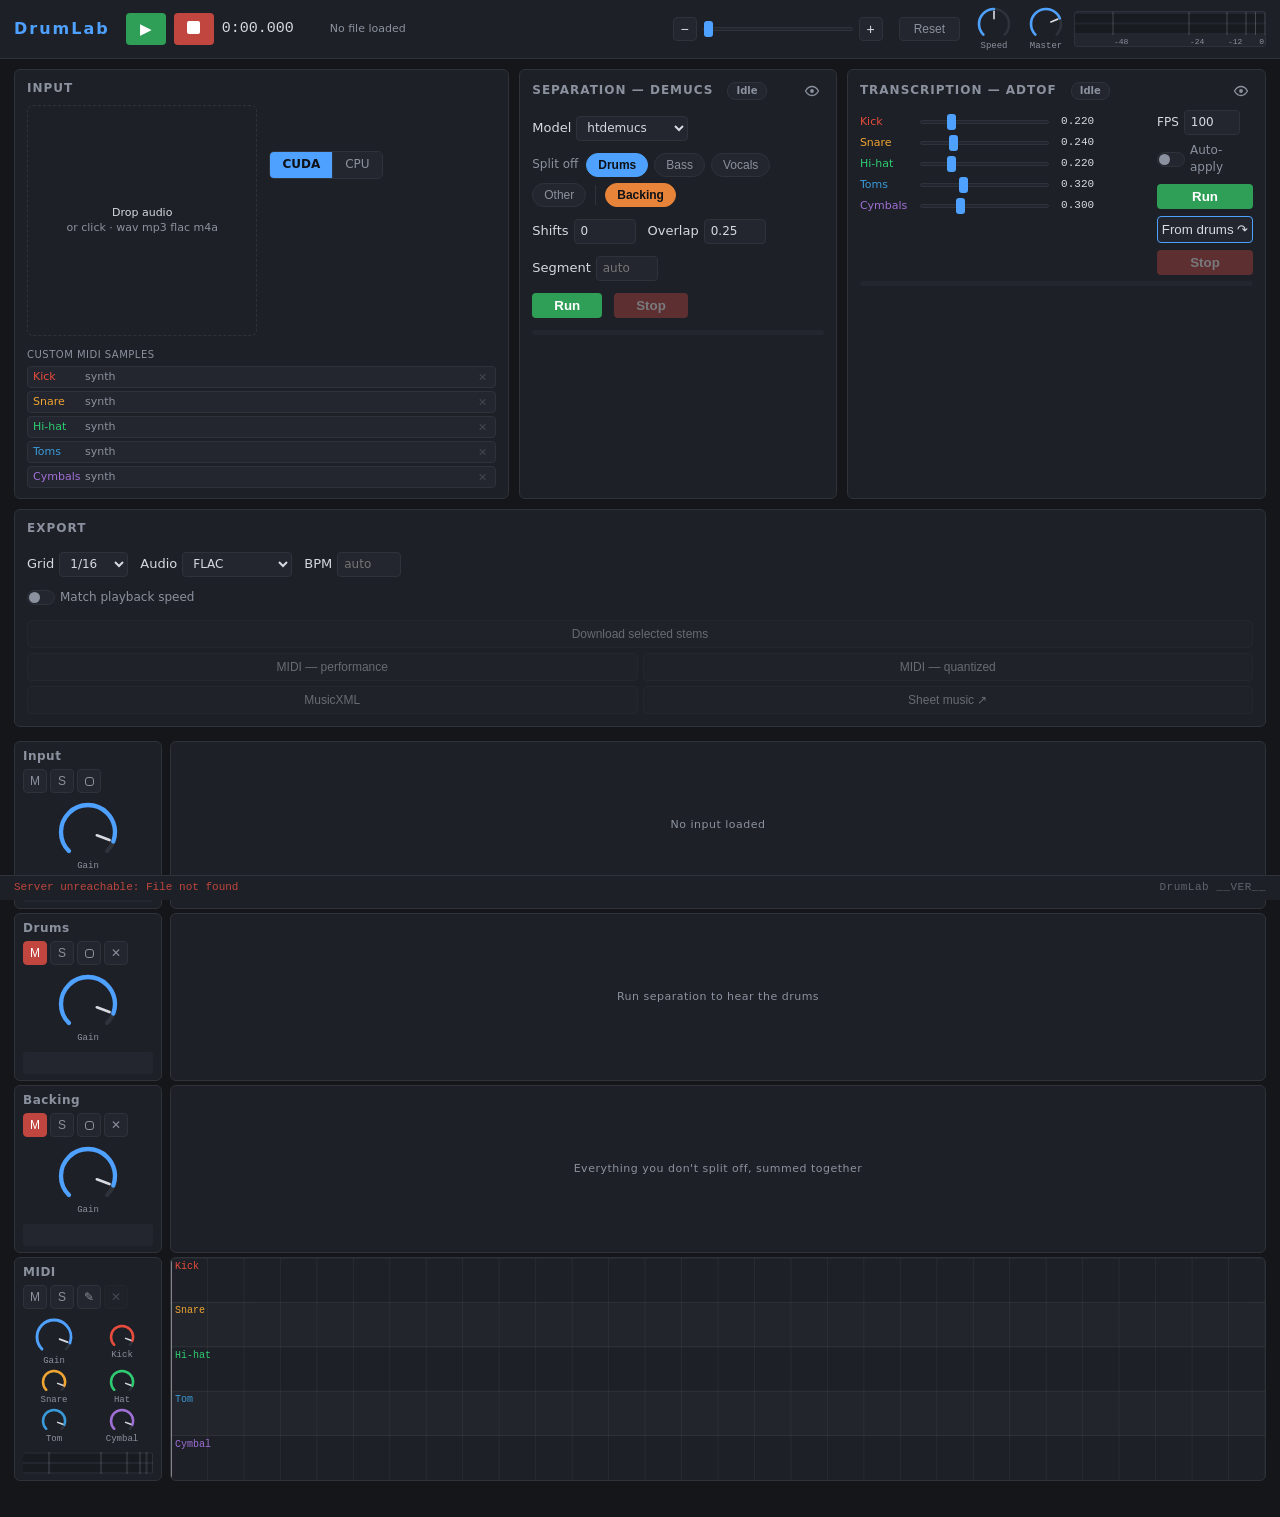
==== static/index.html @ 79e20cdb "Allow downloading the raw Input lane; fix footer pinning and dl button icons - /api/download_stems n" ====
<!doctype html>
<html lang="en">
<head>
<meta charset="utf-8">
<title>DrumLab</title>
<meta name="viewport" content="width=device-width, initial-scale=1">
<link rel="icon" href="data:image/svg+xml,%3Csvg xmlns='http://www.w3.org/2000/svg' viewBox='0 0 32 32'%3E%3Ccircle cx='16' cy='16' r='14' fill='%2323262e'/%3E%3Cpath d='M8 24 A 11.3 11.3 0 1 1 24 24' fill='none' stroke='%234ea1ff' stroke-width='3' stroke-linecap='round'/%3E%3Cline x1='16' y1='16' x2='22.5' y2='9.5' stroke='%23d6d9e0' stroke-width='3' stroke-linecap='round'/%3E%3C/svg%3E">
<link rel="stylesheet" href="/static/style.css">
<script src="/static/vendor/wavesurfer.min.js"></script>
<script src="/static/vendor/Tone.min.js"></script>
</head>
<body>

<header>
  <div class="hdr-left">
    <h1>DrumLab</h1>
    <div id="transport">
      <button id="btn-play" class="t-play" title="Play / pause (space)">&#9654;</button>
      <button id="btn-stop" class="t-stop" title="Stop and return to start"><svg width="13" height="13" viewBox="0 0 13 13"><rect width="13" height="13" rx="2" fill="currentColor"/></svg></button>
      <span id="time-display" title="Transport position">0:00.000</span>
    </div>
    <div id="meta-bar">
      <span id="meta-display" class="hint" title="Loaded file">No file loaded</span>
      <span id="tempo-display" title="Tempo detected by beat-tracking the transcription source"></span>
      <span id="loop-chip" class="hidden" title="Active loop region">Loop <span id="loop-range"></span> <button id="loop-clear" title="Clear loop">&#10005;</button></span>
    </div>
  </div>
  <div class="hdr-right">
    <div id="zoom-wrap" title="Horizontal zoom — far left fits the whole file">
      <button id="zoom-out" class="zoom-btn" title="Zoom out">&minus;</button>
      <input type="range" id="zoom" min="0" max="100" value="0">
      <button id="zoom-in" class="zoom-btn" title="Zoom in">+</button>
    </div>
    <button id="btn-reset" class="ghost-btn" title="Reset everything to a fresh state — clears the session and all cached results">Reset</button>
    <div class="hdr-mix">
      <div id="speed-wrap" title="Playback speed — pitch preserved. Double-click to reset to 1.00×.">
        <div id="knob-speed"></div>
      </div>
      <div id="master-wrap">
        <div id="knob-master"></div>
        <canvas id="master-meter" width="190" height="34" title="Master output level (dBFS, peak hold)"></canvas>
      </div>
    </div>
  </div>
</header>

<section id="controls">

  <div class="panel" id="panel-input">
    <h2>Input</h2>
    <div class="input-flex">
      <div id="dropzone" title="Drop an audio file here, or click to browse (wav / mp3 / flac / m4a)">
        <span id="dz-text">Drop audio<br><span class="hint">or click &middot; wav mp3 flac m4a</span></span>
      </div>
      <input type="file" id="file-input" accept=".wav,.mp3,.flac,.m4a,.ogg,.aac,.aiff,.opus" hidden>
      <div class="input-right">
        <div id="file-name" class="hint">&nbsp;</div>
        <div id="file-meta" class="hint">&nbsp;</div>
        <div class="seg" id="device-sel" title="Compute device for both stages. CUDA uses the GPU; CPU is slower but a fallback for out-of-memory errors">
          <label><input type="radio" name="device" value="cuda" checked><span>CUDA</span></label>
          <label><input type="radio" name="device" value="cpu"><span>CPU</span></label>
        </div>
      </div>
      <div class="sample-pad" title="Drop a one-shot audio file on a pad to use it as that drum's sound instead of the built-in synth. Click the × to revert.">
        <div class="sample-head">Custom MIDI samples</div>
        <div id="sample-slots"></div>
      </div>
    </div>
  </div>

  <div class="panel" id="panel-demucs">
    <h2 class="panel-head"><span>Separation &mdash; Demucs</span> <span class="chip" id="dm-status">Idle</span>
      <button class="eye-btn" id="dm-eye" title="Show / hide this stage and its drum + backing tracks">
        <svg width="16" height="16" viewBox="0 0 16 16" fill="none" stroke="currentColor" stroke-width="1.3">
          <path d="M1.5 8S4 3.5 8 3.5 14.5 8 14.5 8 12 12.5 8 12.5 1.5 8 1.5 8z"/>
          <circle cx="8" cy="8" r="1.9" fill="currentColor" stroke="none"/>
          <line class="slash" x1="2.5" y1="13.5" x2="13.5" y2="2.5"/>
        </svg>
      </button>
    </h2>
    <div class="row">
      <label title="Separation model. htdemucs: default hybrid transformer. htdemucs_ft: fine-tuned variant, slower but slightly cleaner. mdx_extra / mdx_extra_q: older MDX models (q = quantized, smaller).">Model
        <select id="dm-model">
          <option>htdemucs</option>
          <option>htdemucs_ft</option>
          <option>mdx_extra</option>
          <option>mdx_extra_q</option>
        </select>
      </label>
    </div>
    <div class="row">
      <div class="split-sel" id="dm-split" title="Choose which sources to split off into their own tracks. Everything you leave off is summed into a single Backing track. Drums is always produced so it can be transcribed.">
        <span class="split-label">Split off</span>
        <button type="button" class="split-pill on" data-src="drums">Drums</button>
        <button type="button" class="split-pill" data-src="bass">Bass</button>
        <button type="button" class="split-pill" data-src="vocals">Vocals</button>
        <button type="button" class="split-pill" data-src="other">Other</button>
        <span class="split-div"></span>
        <button type="button" class="split-pill on" id="split-backing" title="Show the Backing track (everything you don't split off, summed). Greyed out when it would be empty (all sources split off) or identical to the input (nothing split off).">Backing</button>
      </div>
    </div>
    <div class="row nums">
      <label title="Shift trick: separates N randomly time-shifted copies and averages the results. Slightly better quality, N&times; slower. 0 = off.">Shifts <input type="number" id="dm-shifts" min="0" max="10" step="1" value="0"></label>
      <label title="Overlap between processing windows (0&ndash;0.99). Higher = smoother seams between chunks, slower. Default 0.25.">Overlap <input type="number" id="dm-overlap" min="0" max="0.99" step="0.01" value="0.25"></label>
      <label title="Length in seconds of each chunk sent to the GPU. Lower this if you hit CUDA out-of-memory. Empty = model default (htdemucs caps at about 7 s).">Segment <input type="number" id="dm-segment" min="1" step="1" placeholder="auto"></label>
    </div>
    <div class="row">
      <button id="dm-run" class="run">Run</button>
      <button id="dm-stop" class="stop" disabled>Stop</button>
    </div>
    <div class="progress"><div class="bar" id="dm-bar"></div></div>
    <div class="msg" id="dm-msg"></div>
  </div>

  <div class="panel" id="panel-adtof">
    <h2 class="panel-head"><span>Transcription &mdash; ADTOF</span> <span class="chip" id="ad-status">Idle</span>
      <button class="eye-btn" id="ad-eye" title="Show / hide this stage and its MIDI track">
        <svg width="16" height="16" viewBox="0 0 16 16" fill="none" stroke="currentColor" stroke-width="1.3">
          <path d="M1.5 8S4 3.5 8 3.5 14.5 8 14.5 8 12 12.5 8 12.5 1.5 8 1.5 8z"/>
          <circle cx="8" cy="8" r="1.9" fill="currentColor" stroke="none"/>
          <line class="slash" x1="2.5" y1="13.5" x2="13.5" y2="2.5"/>
        </svg>
      </button>
    </h2>
    <div class="adtof-cols">
      <div id="sliders"></div>
      <div class="adtof-side">
        <label title="Model frame rate (frames per second). Changes the preprocessing hop, so a new value re-runs the network. 100 is the rate the model was trained at.">FPS <input type="number" id="ad-fps" min="25" max="200" step="25" value="100"></label>
        <label class="switch" title="Re-detect hits from the cached activation curves on every slider move. Instant — the network is not re-run.">
          <input type="checkbox" id="ad-live"><span class="track"></span> Auto-apply
        </label>
        <button id="ad-run" class="run" title="Transcribe the input audio directly (ADTOF works best on the raw mix)">Run</button>
        <button id="ad-run-stem" class="run alt" title="Transcribe the Demucs drum stem instead. Runs separation first if needed.">From drums &#8631;</button>
        <button id="ad-stop" class="stop" disabled>Stop</button>
      </div>
    </div>
    <div class="progress"><div class="bar" id="ad-bar"></div></div>
    <div class="msg" id="ad-msg"></div>
  </div>

  <div class="panel" id="panel-out">
    <h2>Export</h2>
    <div class="row">
      <label title="Quantization grid for the quantized MIDI and the MusicXML score">Grid
        <select id="out-grid">
          <option>1/8</option>
          <option selected>1/16</option>
          <option>1/16T</option>
          <option>1/32</option>
        </select>
      </label>
      <label title="Audio format for the stem downloads">Audio
        <select id="out-fmt">
          <option value="flac" selected>FLAC</option>
          <option value="wav">WAV</option>
          <option value="alac">ALAC (.m4a)</option>
          <option value="aac">AAC (.m4a)</option>
          <option value="aiff">AIFF</option>
          <option value="ogg192">OGG 192k</option>
          <option value="ogg320">OGG 320k</option>
        </select>
      </label>
      <label title="Manual tempo for the exports and score. Leave empty to use the detected tempo.">BPM
        <input type="number" id="out-bpm" min="20" max="400" step="0.1" placeholder="auto">
      </label>
    </div>
    <div class="row">
      <label class="switch" title="Export the audio and MIDI time-stretched to the current Speed knob setting (pitch preserved), so the downloads match your slowed-down practice playback.">
        <input type="checkbox" id="out-speed"><span class="track"></span> Match playback speed
      </label>
    </div>
    <div class="dl-list">
      <button class="dl dl-wide" id="dl-selected" disabled title="Download the stems you've ticked (the ⤓ button on each track), in the selected audio format. One stem downloads directly; several are bundled into a ZIP.">Download selected stems</button>
      <button class="dl" id="dl-midi" disabled title="Unquantized hits at their true absolute times (t=0 preserved) with the detected tempo embedded. In your DAW, set the session tempo to the detected BPM (or import the file's tempo map) so the grid matches the audio.">MIDI &mdash; performance</button>
      <button class="dl" id="dl-midi-quant" disabled title="The same hits snapped to the selected grid at the detected tempo — for clean notation">MIDI &mdash; quantized</button>
      <button class="dl" id="dl-musicxml" disabled title="Percussion staff built from the quantized grid. Rhythm is exact; engraving details may need touch-up in MuseScore">MusicXML</button>
      <button class="dl" id="dl-view-score" disabled title="Render the score in a new tab (printable)">Sheet music &#8599;</button>
    </div>
    <div class="hint" id="out-tempo"></div>
  </div>

</section>

<section id="lanes">
  <div class="lane" id="lane-input">
    <div class="side">
      <div class="lane-head">
        <span class="lane-name">Input</span>
        <span class="lane-tools">
          <button class="icon-btn ms-mute" id="mute-input" title="Mute">M</button>
          <button class="icon-btn ms-solo" id="solo-input" title="Solo">S</button>
          <button class="icon-btn ms-dl" id="dlsel-input" title="Select for download (the original input, e.g. at a changed speed)"></button>
        </span>
      </div>
      <div class="knob-slot" id="knob-input"></div>
      <canvas class="lane-meter" id="meter-input" width="120" height="22" title="Input level (dBFS)"></canvas>
    </div>
    <div class="body" id="wave-input"><div class="placeholder">No input loaded</div></div>
  </div>
  <div class="lane hidden" id="lane-drums">
    <div class="side">
      <div class="lane-head">
        <span class="lane-name">Drums</span>
        <span class="lane-tools">
          <button class="icon-btn ms-mute" id="mute-drums" title="Mute">M</button>
          <button class="icon-btn ms-solo" id="solo-drums" title="Solo">S</button>
          <button class="icon-btn ms-dl" id="dlsel-drums" title="Select for download"></button>
          <button class="icon-btn ms-x" id="rm-drums" title="Remove this track (unticks it under Split off)">&#10005;</button>
        </span>
      </div>
      <div class="knob-slot" id="knob-drums"></div>
      <canvas class="lane-meter" id="meter-drums" width="120" height="22" title="Drums level (dBFS)"></canvas>
    </div>
    <div class="body" id="wave-drums"><div class="placeholder">Run separation to hear the drums</div></div>
  </div>
  <div class="lane hidden" id="lane-bass">
    <div class="side">
      <div class="lane-head">
        <span class="lane-name">Bass</span>
        <span class="lane-tools">
          <button class="icon-btn ms-mute" id="mute-bass" title="Mute">M</button>
          <button class="icon-btn ms-solo" id="solo-bass" title="Solo">S</button>
          <button class="icon-btn ms-dl" id="dlsel-bass" title="Select for download"></button>
          <button class="icon-btn ms-x" id="rm-bass" title="Remove this track (unticks it under Split off)">&#10005;</button>
        </span>
      </div>
      <div class="knob-slot" id="knob-bass"></div>
      <canvas class="lane-meter" id="meter-bass" width="120" height="22" title="Bass level (dBFS)"></canvas>
    </div>
    <div class="body" id="wave-bass"><div class="placeholder">Run separation to hear the bass</div></div>
  </div>
  <div class="lane hidden" id="lane-vocals">
    <div class="side">
      <div class="lane-head">
        <span class="lane-name">Vocals</span>
        <span class="lane-tools">
          <button class="icon-btn ms-mute" id="mute-vocals" title="Mute">M</button>
          <button class="icon-btn ms-solo" id="solo-vocals" title="Solo">S</button>
          <button class="icon-btn ms-dl" id="dlsel-vocals" title="Select for download"></button>
          <button class="icon-btn ms-x" id="rm-vocals" title="Remove this track (unticks it under Split off)">&#10005;</button>
        </span>
      </div>
      <div class="knob-slot" id="knob-vocals"></div>
      <canvas class="lane-meter" id="meter-vocals" width="120" height="22" title="Vocals level (dBFS)"></canvas>
    </div>
    <div class="body" id="wave-vocals"><div class="placeholder">Run separation to hear the vocals</div></div>
  </div>
  <div class="lane hidden" id="lane-other">
    <div class="side">
      <div class="lane-head">
        <span class="lane-name">Other</span>
        <span class="lane-tools">
          <button class="icon-btn ms-mute" id="mute-other" title="Mute">M</button>
          <button class="icon-btn ms-solo" id="solo-other" title="Solo">S</button>
          <button class="icon-btn ms-dl" id="dlsel-other" title="Select for download"></button>
          <button class="icon-btn ms-x" id="rm-other" title="Remove this track (unticks it under Split off)">&#10005;</button>
        </span>
      </div>
      <div class="knob-slot" id="knob-other"></div>
      <canvas class="lane-meter" id="meter-other" width="120" height="22" title="Other level (dBFS)"></canvas>
    </div>
    <div class="body" id="wave-other"><div class="placeholder">Run separation to hear the other parts</div></div>
  </div>
  <div class="lane hidden" id="lane-backing">
    <div class="side">
      <div class="lane-head">
        <span class="lane-name">Backing</span>
        <span class="lane-tools">
          <button class="icon-btn ms-mute" id="mute-backing" title="Mute">M</button>
          <button class="icon-btn ms-solo" id="solo-backing" title="Solo">S</button>
          <button class="icon-btn ms-dl" id="dlsel-backing" title="Select for download"></button>
          <button class="icon-btn ms-x" id="rm-backing" title="Remove this track (hide the Backing track)">&#10005;</button>
        </span>
      </div>
      <div class="knob-slot" id="knob-backing"></div>
      <canvas class="lane-meter" id="meter-backing" width="120" height="22" title="Backing level (dBFS)"></canvas>
    </div>
    <div class="body" id="wave-backing"><div class="placeholder">Everything you don't split off, summed together</div></div>
  </div>
  <div class="lane" id="lane-midi">
    <div class="side midi-side">
      <div class="lane-head">
        <span class="lane-name">MIDI</span>
        <span class="lane-tools">
          <button class="icon-btn ms-mute" id="mute-midi" title="Mute">M</button>
          <button class="icon-btn ms-solo" id="solo-midi" title="Solo">S</button>
          <button class="icon-btn" id="midi-edit" title="Edit mode — click a row on the roll to add a hit there; click an existing hit to remove it. Edits are kept in the exports until the next re-detection.">&#9998;</button>
          <button class="icon-btn" id="loop-deselect" disabled title="Clear the loop selection (drag horizontally on the roll to set one)">&#10005;</button>
        </span>
      </div>
      <div class="midi-knobs">
        <div class="knob-slot" id="knob-midi"></div>
        <div class="knob-slot mini" id="knob-kick"></div>
        <div class="knob-slot mini" id="knob-snare"></div>
        <div class="knob-slot mini" id="knob-hihat"></div>
        <div class="knob-slot mini" id="knob-tom"></div>
        <div class="knob-slot mini" id="knob-cymbal"></div>
      </div>
      <canvas class="lane-meter" id="meter-midi" width="120" height="22" title="MIDI synth level (dBFS)"></canvas>
    </div>
    <div class="body" id="roll-wrap"><canvas id="roll"></canvas></div>
  </div>
</section>

<footer><span id="log-line"></span><span class="ver" id="app-ver">DrumLab __VER__</span></footer>

<script src="/static/app.js"></script>
</body>
</html>
---- static/style.css ----
:root {
  --bg: #14161a;
  --panel: #1d2026;
  --panel2: #23262e;
  --line: #2e323b;
  --text: #d6d9e0;
  --dim: #8b919e;
  --accent: #4ea1ff;
  --run: #2f9e57;
  --pause: #d9a62e;
  --stop: #c0463f;
  --kick: #e74c3c;
  --snare: #f0a432;
  --hihat: #2ecc71;
  --tom: #3a9ad9;
  --cymbal: #a06fd6;
}

* { box-sizing: border-box; }
html { color-scheme: dark; }
html, body { margin: 0; height: 100%; }
body {
  background: var(--bg);
  color: var(--text);
  font: 13px/1.45 "Segoe UI", system-ui, sans-serif;
  display: flex;
  flex-direction: column;
  overflow-y: auto;  /* scroll the whole page when the viewport is too short */
  /* footer clearance is reserved by #lanes::after, not padding here: the bottom lanes
     OVERFLOW #lanes and an overflowing flex item escapes any padding-bottom on the body
     or on #lanes, so the fixed footer would still cover the last lane. */
}

h1 { font-size: 16px; letter-spacing: 2px; margin: 0; color: var(--accent); font-weight: 700; }
h2 { font-size: 12px; letter-spacing: 1px; margin: 0 0 8px; color: var(--dim); text-transform: uppercase; }
.hint { color: var(--dim); font-size: 11px; }
.hidden { display: none !important; }
.msg { color: var(--dim); font-size: 11px; min-height: 15px; margin-top: 4px; word-break: break-word; }

/* ---------------------------- form controls ---------------------------- */
select, input[type=number] {
  background: var(--panel2); color: var(--text);
  border: 1px solid var(--line); border-radius: 4px;
  height: 25px; padding: 2px 6px; outline: none;
  font: inherit; font-size: 12px;
}
select:hover, input[type=number]:hover { border-color: #3d4350; }
select:focus, input[type=number]:focus { border-color: var(--accent); }
select { cursor: pointer; }

input[type=range] {
  -webkit-appearance: none; appearance: none;
  height: 18px; background: transparent; cursor: pointer; margin: 0;
}
input[type=range]::-webkit-slider-runnable-track {
  height: 4px; border-radius: 2px; background: var(--panel2);
  border: 1px solid var(--line);
}
input[type=range]::-webkit-slider-thumb {
  -webkit-appearance: none;
  width: 9px; height: 16px; border-radius: 3px;
  background: var(--accent); border: none;
  margin-top: -7px;
}
input[type=range]::-webkit-slider-thumb:hover { background: #79bbff; }
input[type=range]::-moz-range-track {
  height: 4px; border-radius: 2px; background: var(--panel2); border: 1px solid var(--line);
}
input[type=range]::-moz-range-thumb {
  width: 9px; height: 16px; border-radius: 3px;
  background: var(--accent); border: none;
}

/* toggle switch (replaces bare checkboxes) */
.switch { display: inline-flex; align-items: center; gap: 6px; cursor: pointer; font-size: 12px; color: var(--dim); }
.switch input { display: none; }
.switch .track {
  width: 28px; height: 15px; border-radius: 8px; flex: none;
  background: var(--panel2); border: 1px solid var(--line);
  position: relative; transition: background 0.15s, border-color 0.15s;
}
.switch .track::after {
  content: ""; position: absolute; top: 1px; left: 1px;
  width: 11px; height: 11px; border-radius: 50%;
  background: var(--dim); transition: left 0.15s, background 0.15s;
}
.switch input:checked + .track { background: var(--accent); border-color: var(--accent); }
.switch input:checked + .track::after { left: 14px; background: #0d1117; }

/* icon + ghost buttons */
.icon-btn {
  width: 24px; height: 24px; border-radius: 4px; padding: 0;
  background: var(--panel2); color: var(--dim); border: 1px solid var(--line);
  cursor: pointer; font-size: 12px; line-height: 1;
}
.icon-btn:hover:not(:disabled) { border-color: var(--accent); color: var(--accent); }
.icon-btn.active { background: var(--accent); border-color: var(--accent); color: #0d1117; }
.icon-btn:disabled { opacity: 0.35; cursor: default; }
/* download-select buttons draw their square in CSS (no font glyph, so it renders
   identically across browsers/OSes); currentColor rides the idle/hover/active
   colours — grey outline → blue on hover → dark box on the accent fill */
.icon-btn.ms-dl { display: inline-flex; align-items: center; justify-content: center; }
.icon-btn.ms-dl::before {
  content: ""; width: 7px; height: 7px;
  border: 1.5px solid currentColor; border-radius: 3px; background: transparent;
}
.icon-btn.ms-dl.active::before { background: currentColor; }   /* fill when selected */
.ghost-btn {
  padding: 4px 14px; border-radius: 4px; cursor: pointer; font-size: 12px;
  background: var(--panel2); color: var(--dim); border: 1px solid var(--line);
}
.ghost-btn:hover { border-color: var(--stop); color: var(--stop); }

/* ------------------------------- header ------------------------------- */
header {
  display: flex; align-items: center; flex-wrap: wrap; justify-content: space-between;
  gap: 8px 16px;
  padding: 6px 14px; border-bottom: 1px solid var(--line); background: var(--panel);
}
.hdr-left, .hdr-right {
  display: flex; align-items: center; flex-wrap: wrap; gap: 8px 16px; min-width: 0;
}
.hdr-left { flex: 0 1 auto; min-width: 0; }
#transport { display: flex; align-items: center; gap: 8px; }
#transport button {
  width: 40px; height: 32px; font-size: 14px;
  border: none; border-radius: 4px; cursor: pointer; color: #fff; font-weight: 700;
}
button.t-play { background: var(--run); }
button.t-play.playing { background: var(--pause); }
button.t-stop { background: var(--stop); }
#transport button:hover { filter: brightness(1.15); }
#time-display { font-family: Consolas, monospace; font-size: 15px; min-width: 92px; }

/* shrink (and ellipsis) but don't grow — a growing spacer would force the mix
   group to wrap to a second line even when there's plenty of room */
#meta-bar {
  flex: 0 1 auto; min-width: 0; display: flex; align-items: center; gap: 14px;
  white-space: nowrap; overflow: hidden;
}
#meta-display { overflow: hidden; text-overflow: ellipsis; }
#tempo-display { font-family: Consolas, monospace; color: var(--accent); font-size: 12px; }
#loop-chip {
  font-size: 11px; font-family: Consolas, monospace;
  background: var(--panel2); border: 1px solid var(--accent); color: var(--accent);
  border-radius: 10px; padding: 1px 8px; display: inline-flex; align-items: center; gap: 5px;
}
#loop-chip button {
  background: none; border: none; color: var(--accent); cursor: pointer;
  font-size: 11px; padding: 0;
}

#zoom-wrap { display: flex; align-items: center; gap: 6px; }
#zoom { width: 150px; }
.zoom-btn {
  width: 24px; height: 24px; border-radius: 4px; cursor: pointer;
  background: var(--panel2); color: var(--text); border: 1px solid var(--line);
  font-size: 14px; line-height: 1;
}
.zoom-btn:hover { border-color: var(--accent); }

.hdr-mix { display: flex; align-items: center; gap: 16px; }
#speed-wrap { display: flex; align-items: center; }
#master-wrap { display: flex; align-items: center; gap: 10px; }
#master-meter { background: var(--panel2); border: 1px solid var(--line); border-radius: 3px; }

/* ------------------------------- panels ------------------------------- */
/* flex-wrap so panels reflow to new rows instead of overflowing when the window
   is narrow / zoomed in; flex-basis sets each panel's natural width */
#controls {
  display: flex; flex-wrap: wrap; align-items: stretch;
  gap: 10px; padding: 10px 14px;
}
.panel {
  background: var(--panel); border: 1px solid var(--line);
  border-radius: 6px; padding: 10px 12px;
  display: flex; flex-direction: column;
  flex: 1 1 300px; min-width: 0;
}
#panel-input { flex: 2.4 1 440px; }
#panel-demucs { flex: 1.2 1 290px; }
#panel-adtof { flex: 1.7 1 380px; }
#panel-out { flex: 1 1 240px; }
.panel > h2 { flex: none; }
.panel.disabled { opacity: 0.45; pointer-events: none; }

/* stage header with an eye toggle that collapses the panel + hides its tracks */
.panel-head { display: flex; align-items: center; gap: 8px; }
.eye-btn {
  margin-left: auto; flex: none; width: 24px; height: 22px; padding: 0;
  background: none; border: none; color: var(--dim); cursor: pointer;
  display: inline-flex; align-items: center; justify-content: center; border-radius: 4px;
}
.eye-btn:hover { color: var(--accent); }
.eye-btn .slash { display: none; }
.eye-btn.off { color: var(--accent); }
.eye-btn.off .slash { display: inline; }
/* a hidden stage greys out in place (its tracks are hidden in the lane area) —
   it does NOT collapse, which looked broken next to the full-height panels */
.panel.stage-off { opacity: 0.5; }
.panel.stage-off .panel-head, .panel.stage-off .eye-btn { opacity: 1; }
.row { display: flex; align-items: center; gap: 12px; margin: 6px 0; flex-wrap: wrap; }
.row label { display: inline-flex; align-items: center; gap: 5px; }
.row.nums input[type=number] { width: 62px; }

button.run, button.stop {
  padding: 5px 22px; border-radius: 4px; border: none;
  font-weight: 600; cursor: pointer; color: #fff;
}
button.run { background: var(--run); }
button.run.alt {
  background: var(--panel2); color: var(--text); border: 1px solid var(--accent);
  white-space: nowrap; font-weight: 500;
}
button.run.alt:hover:not(:disabled) { background: var(--accent); color: #0d1117; }
button.stop { background: var(--stop); }
button:disabled { opacity: 0.4; cursor: default; }

.chip {
  font-size: 10px; padding: 1px 8px; border-radius: 8px;
  background: var(--panel2); border: 1px solid var(--line);
  text-transform: none; letter-spacing: 0; margin-left: 6px;
}
.chip.running { color: #ffd166; border-color: #ffd166; }
.chip.done { color: var(--run); border-color: var(--run); }
.chip.error, .chip.cancelled { color: var(--stop); border-color: var(--stop); }

.progress { height: 5px; background: var(--panel2); border-radius: 3px; overflow: hidden; margin-top: 6px; }
.progress .bar { height: 100%; width: 0%; background: var(--accent); transition: width 0.2s; }

/* segmented controls */
.seg {
  display: inline-flex; border: 1px solid var(--line); border-radius: 5px;
  overflow: hidden; width: fit-content;
}
.seg label { cursor: pointer; }
.seg input { display: none; }
.seg span {
  display: inline-block; padding: 4px 12px; font-size: 12px;
  background: var(--panel2); color: var(--dim);
  border-right: 1px solid var(--line);
}
.seg label:last-child span { border-right: none; }
.seg input:checked + span { background: var(--accent); color: #0d1117; font-weight: 600; }

/* "split off" source picker — themed toggle pills, multi-select */
.split-sel { display: flex; align-items: center; flex-wrap: wrap; gap: 6px; }
.split-label { font-size: 12px; color: var(--dim); margin-right: 2px; }
.split-pill {
  background: var(--panel2); color: var(--dim); border: 1px solid var(--line);
  border-radius: 999px; padding: 4px 11px; font-size: 12px; cursor: pointer;
}
.split-pill:hover { border-color: var(--accent); color: var(--text); }
.split-pill.on { background: var(--accent); border-color: var(--accent); color: #0d1117; font-weight: 600; }
.split-pill:disabled { opacity: 0.35; cursor: default; }
.split-pill:disabled:hover { border-color: var(--line); color: var(--dim); }
/* the Backing pill is the remainder, not a source — set it off with a divider */
.split-div { width: 1px; align-self: stretch; background: var(--line); margin: 2px 3px; }
/* ...and give it its own orange so it reads as distinct from the source pills */
#split-backing:hover:not(:disabled) { border-color: #e8843a; color: var(--text); }
#split-backing.on { background: #e8843a; border-color: #e8843a; color: #0d1117; }

/* input panel: square dropzone left, params right */
/* wrap so the params / samples drop to a new line instead of overlapping the
   art when the panel is narrow; the art is a bounded responsive square */
.input-flex { display: flex; flex-wrap: wrap; gap: 12px; align-items: flex-start; flex: 1; }
#dropzone {
  width: clamp(130px, 18vw, 280px); aspect-ratio: 1 / 1; flex: none;
  border: 1px dashed var(--line); border-radius: 6px;
  display: flex; align-items: center; justify-content: center; text-align: center;
  cursor: pointer; font-size: 11px;
  background-size: cover; background-position: center;
  position: relative; overflow: hidden;
}
#dropzone:hover, #dropzone.drag { border-color: var(--accent); }
#dropzone.has-art { border-style: solid; }
#dropzone.has-art #dz-text {
  background: rgba(10, 12, 16, 0.72); border-radius: 4px; padding: 2px 6px;
  opacity: 0; transition: opacity 0.15s;
}
#dropzone.has-art:hover #dz-text { opacity: 1; }
.input-right { display: flex; flex-direction: column; gap: 7px; min-width: 0; flex: 1 1 150px; }
#file-name {
  color: var(--text); white-space: normal; word-break: break-all;
  display: -webkit-box; -webkit-line-clamp: 2; -webkit-box-orient: vertical; overflow: hidden;
}

/* custom-sample pads (right of the input params) */
.sample-pad { flex: 1 1 150px; min-width: 140px; display: flex; flex-direction: column; gap: 4px; }
.sample-head { font-size: 10px; letter-spacing: 0.5px; color: var(--dim); text-transform: uppercase; }
#sample-slots { display: flex; flex-direction: column; gap: 3px; }
.sample-slot {
  display: flex; align-items: center; gap: 6px;
  background: var(--panel2); border: 1px solid var(--line); border-radius: 4px;
  padding: 2px 5px; font-size: 11px;
}
.sample-slot.drag { border-color: var(--accent); }
.sample-slot.loaded { border-color: var(--run); }
.sample-slot .ss-name { width: 46px; flex: none; cursor: pointer; }
.sample-slot .ss-file {
  flex: 1; min-width: 0; color: var(--dim); cursor: pointer;
  white-space: nowrap; overflow: hidden; text-overflow: ellipsis;
}
.sample-slot.loaded .ss-file { color: var(--text); }
.sample-slot .ss-clear {
  flex: none; width: 16px; height: 16px; padding: 0; line-height: 1;
  background: none; border: none; color: var(--dim); cursor: pointer; font-size: 11px;
}
.sample-slot .ss-clear:not(:disabled):hover { color: var(--stop); }
.sample-slot .ss-clear:disabled { opacity: 0.3; cursor: default; }

/* threshold sliders */
.slider-row { display: flex; align-items: center; gap: 8px; margin: 3px 0; }
.slider-row .cls { width: 56px; font-size: 11px; }
.slider-row input[type=range] { flex: 1; }
.slider-row .val { width: 40px; font-family: Consolas, monospace; font-size: 11px; text-align: right; }
.slider-row .count { width: 44px; font-size: 10px; color: var(--dim); text-align: right; }

/* transcription panel: sliders left, controls right */
.adtof-cols { display: flex; gap: 14px; align-items: flex-start; }
.adtof-cols #sliders { flex: 1; min-width: 0; }
.adtof-side { display: flex; flex-direction: column; gap: 7px; flex: none; width: 96px; }
.adtof-side label { display: flex; align-items: center; gap: 5px; font-size: 12px; }
.adtof-side input[type=number] { width: 56px; }
.adtof-side button { width: 100%; padding: 5px 0; }

/* downloads */
#out-bpm { width: 64px; }
.dl-list {
  display: grid; grid-template-columns: 1fr 1fr;
  gap: 5px; margin: 8px 0 2px;
}
button.dl {
  background: var(--panel2); color: var(--text); text-align: center;
  border: 1px solid var(--line); border-radius: 4px; padding: 6px 8px; cursor: pointer;
  font-size: 12px; white-space: nowrap; overflow: hidden; text-overflow: ellipsis;
}
button.dl:disabled { cursor: default; }
button.dl:not(:disabled):hover { border-color: var(--accent); color: var(--accent); }
button.dl.dl-wide { grid-column: 1 / -1; }

/* ------------------------------- lanes ------------------------------- */
/* Keep the original flex sizing — lanes take an equal share of the available
   height. (Do NOT give #lanes a content-based basis like `flex: 1 0 auto`: that
   makes its height depend on the waveform canvas, which feeds back through the
   WaveSurfer height-sync and grows the lanes without bound when zoomed in.) */
/* Floor matches the lanes' own min-heights (3*144 + 224 + gaps + padding ≈ 680):
   when the viewport is too short, #lanes keeps this height so the whole page
   scrolls (body has overflow-y:auto) instead of collapsing and letting the lanes
   overlap the footer. It's a fixed px floor on purpose — a content-based basis
   (min-content / flex:1 0 auto) would pull in the waveform canvas height and
   feed back through the WaveSurfer height-sync. */
#lanes { flex: 1; display: flex; flex-direction: column; gap: 4px; padding: 4px 14px 8px; min-height: 680px; }
/* Reserve a strip for the fixed footer at the TRUE bottom of the lane stack. The lanes
   are flex items that overflow #lanes whenever their min-heights exceed the floor above
   (the default Input+Drums+Backing+MIDI ≈ 752px already does), and an overflowing flex
   item escapes a padding-bottom on #lanes or the body — so the footer would cover the
   last lane. A generated flex item sits *after* the last lane in that same overflow, so
   its box is the lowest thing in the scroll region and the footer lands on it, not on
   the MIDI lane. Height must be ≥ the footer's box height (~25px). */
#lanes::after { content: ""; flex: 0 0 32px; }
/* min-height must clear the side-panel contents so the gain knob never overlaps
   the tool buttons above it or the meter below when many lanes squeeze each lane
   to its floor: padding(12) + gaps(8) + head(~44) + knob-slot(78) + meter(22). */
.lane { display: flex; gap: 8px; flex: 1; min-height: 168px; }
/* MIDI side packs the most: lane-head (name + one tool row) on top of the 6-knob
   grid + meter. Give it a taller floor so the dBFS meter doesn't clip out the
   bottom when squeezed. */
#lane-midi { min-height: 224px; }
.lane .side {
  width: 148px; flex: none; display: flex; flex-direction: column; justify-content: flex-start;
  align-items: stretch; gap: 4px;
  background: var(--panel); border: 1px solid var(--line); border-radius: 6px; padding: 6px 8px;
}
/* name on top, the M/S/select/remove buttons in one row beneath it — a 2x2 grid
   pushed the knob down and clipped its "Gain" label when a lane had four tools */
.lane-head { display: flex; flex-direction: column; align-items: stretch; gap: 4px; flex: none; }
.lane-name { font-size: 12px; font-weight: 600; letter-spacing: 0.5px; color: var(--dim); }
.lane-tools { display: flex; gap: 3px; }
.lane .knob-slot { flex: 1; display: flex; align-items: center; justify-content: center; min-height: 0; }
/* the gain knob + its label live in a padded slot that can't be crushed below
   their own size (60px dial + 10px label) — flex:1 lets it grow, the min-height
   floor stops it collapsing onto the buttons/meter when the lane is squeezed */
.lane .side > .knob-slot { min-height: 78px; padding: 4px 0; box-sizing: border-box; }
.lane .lane-meter { flex: none; margin-top: auto; }
.icon-btn.ms-mute.active { background: var(--stop); border-color: var(--stop); color: #fff; }
.icon-btn.ms-solo.active { background: var(--pause); border-color: var(--pause); color: #0d1117; }
.icon-btn.ms-dl.active { background: var(--accent); border-color: var(--accent); color: #0d1117; }
.icon-btn.ms-x:hover:not(:disabled) { border-color: var(--stop); color: var(--stop); }
.lane-meter { width: 100%; height: 22px; background: var(--panel2); border-radius: 3px; }
.lane .body {
  flex: 1; min-width: 0; position: relative;
  background: var(--panel); border: 1px solid var(--line); border-radius: 6px; overflow: hidden;
}
/* dBFS amplitude axis on the audio waveform lanes (warped to match the display
   gamma, so the uneven spacing shows the scale is non-linear) */
.amp-axis { position: absolute; inset: 0; pointer-events: none; z-index: 4; }
.amp-axis .amp-line {
  position: absolute; left: 0; right: 0; height: 1px;
  background: rgba(255, 255, 255, 0.07);
}
.amp-axis .amp-line.zero { background: rgba(255, 255, 255, 0.13); }
.amp-axis .amp-line.clip { background: rgba(217, 166, 46, 0.32); }
.amp-axis .amp-label {
  position: absolute; left: 2px; transform: translateY(-50%);
  font: 8px/1 Consolas, monospace; color: var(--dim);
  background: rgba(20, 22, 26, 0.62); padding: 1px 2px; border-radius: 2px;
}
.amp-axis .amp-label.clip { color: var(--pause); }
.amp-axis .amp-unit { left: 2px; top: 1px; transform: none; opacity: 0.7; }
.placeholder {
  position: absolute; inset: 0; display: flex; align-items: center; justify-content: center;
  color: var(--dim); font-size: 11px; letter-spacing: 0.5px;
}
.loop-overlay {
  position: absolute; top: 0; bottom: 0; pointer-events: none;
  background: rgba(78, 161, 255, 0.13);
  border-left: 1px solid rgba(78, 161, 255, 0.6);
  border-right: 1px solid rgba(78, 161, 255, 0.6);
  z-index: 5;
}
#roll-wrap { cursor: crosshair; }
#roll { width: 100%; height: 100%; display: block; }

/* midi lane side */
.midi-side { gap: 4px; }
.midi-knobs {
  flex: 1; display: grid; grid-template-columns: 1fr 1fr;
  gap: 1px 6px; justify-items: center; align-items: center; align-content: center;
}
.midi-side .midi-knobs .knob-slot { flex: none; display: block; }

/* knobs */
.knob {
  display: flex; flex-direction: column; align-items: center; gap: 0;
  user-select: none; touch-action: none; cursor: ns-resize;
}
.knob canvas { display: block; }
.knob .knob-label { font-size: 9px; color: var(--dim); line-height: 1.1; white-space: nowrap; font-family: Consolas, monospace; }

footer {
  /* Pinned to the viewport bottom (the way sites pin nav/cookie bars): position:fixed
     keys off the viewport, not whichever element is scrolling, so it stays put no
     matter how the page scrolls. Body has a matching padding-bottom so it never covers
     content. Opaque bg covers content scrolling behind it. */
  position: fixed; left: 0; right: 0; bottom: 0; z-index: 10;
  border-top: 1px solid var(--line); background: var(--panel);
  padding: 4px 14px; font-family: Consolas, monospace; font-size: 11px; color: var(--dim);
  min-height: 22px; display: flex; align-items: center; gap: 12px;
}
#log-line { flex: 1; min-width: 0; white-space: nowrap; overflow: hidden; text-overflow: ellipsis; }
#log-line.err { color: var(--stop); }
footer .ver { flex: none; opacity: 0.6; letter-spacing: 0.5px; }
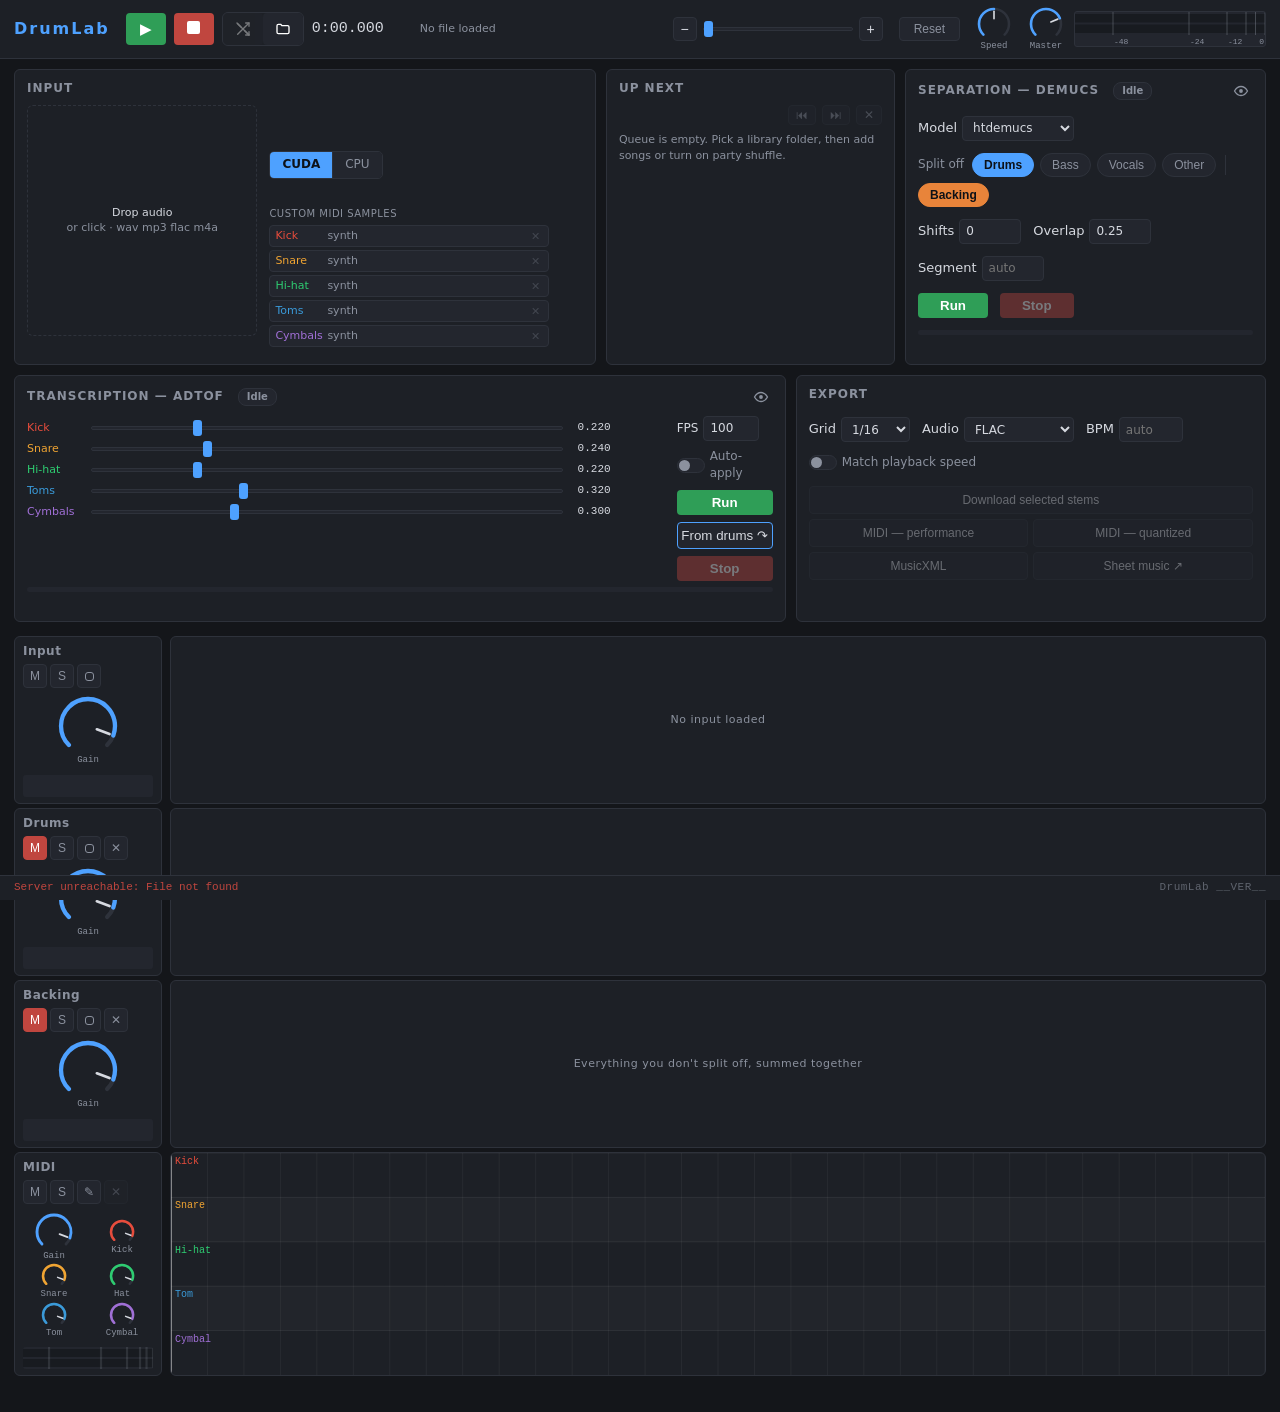
==== commit ef41f9e2: "Add song library, party shuffle, and up-next queue Lets you rotate through songs that live across di" ====
--- a/static/index.html
+++ b/static/index.html
@@ -17,6 +17,23 @@
     <div id="transport">
       <button id="btn-play" class="t-play" title="Play / pause (space)">&#9654;</button>
       <button id="btn-stop" class="t-stop" title="Stop and return to start"><svg width="13" height="13" viewBox="0 0 13 13"><rect width="13" height="13" rx="2" fill="currentColor"/></svg></button>
+      <div class="hdr-group" title="Playlist — party shuffle and song library">
+        <button id="btn-shuffle" class="hdr-icon off" disabled title="Select a library folder to enable party shuffle">
+          <svg width="16" height="16" viewBox="0 0 24 24" fill="none" stroke="currentColor" stroke-width="2" stroke-linecap="round" stroke-linejoin="round">
+            <polyline points="16 3 21 3 21 8"/>
+            <line x1="4" y1="20" x2="21" y2="3"/>
+            <polyline points="21 16 21 21 16 21"/>
+            <line x1="15" y1="15" x2="21" y2="21"/>
+            <line x1="4" y1="4" x2="9" y2="9"/>
+            <line class="slash" x1="3" y1="3" x2="21" y2="21"/>
+          </svg>
+        </button>
+        <button id="btn-library" class="hdr-icon subtle" title="Song library — pick a folder, then add songs to the up-next queue">
+          <svg width="16" height="16" viewBox="0 0 24 24" fill="none" stroke="currentColor" stroke-width="2" stroke-linecap="round" stroke-linejoin="round">
+            <path d="M3 7a2 2 0 0 1 2-2h3.5l2 2H19a2 2 0 0 1 2 2v8a2 2 0 0 1-2 2H5a2 2 0 0 1-2-2z"/>
+          </svg>
+        </button>
+      </div>
       <span id="time-display" title="Transport position">0:00.000</span>
     </div>
     <div id="meta-bar">
@@ -60,10 +77,46 @@
           <label><input type="radio" name="device" value="cuda" checked><span>CUDA</span></label>
           <label><input type="radio" name="device" value="cpu"><span>CPU</span></label>
         </div>
-      </div>
-      <div class="sample-pad" title="Drop a one-shot audio file on a pad to use it as that drum's sound instead of the built-in synth. Click the × to revert.">
-        <div class="sample-head">Custom MIDI samples</div>
-        <div id="sample-slots"></div>
+        <div class="sample-pad" title="Drop a one-shot audio file on a pad to use it as that drum's sound instead of the built-in synth. Click the × to revert.">
+          <div class="sample-head">Custom MIDI samples</div>
+          <div id="sample-slots"></div>
+        </div>
+      </div>
+    </div>
+  </div>
+
+  <div class="panel" id="panel-queue" title="Up-next queue. Add songs from the library (folder button), or turn on party shuffle to auto-queue random songs.">
+    <h2>Up Next</h2>
+    <div class="queue-head">
+      <span id="queue-count" class="hint"></span>
+      <button id="queue-prev" class="q-mini" title="Load the previous song (back through play history)" disabled>&#9198;</button>
+      <button id="queue-next" class="q-mini" title="Load the next song in the queue" disabled>&#9197;</button>
+      <button id="queue-clear" class="q-mini" title="Clear the queue" disabled>&#10005;</button>
+    </div>
+    <div id="queue-list"></div>
+    <div id="queue-empty" class="hint">Queue is empty. Pick a library folder, then add songs or turn on party shuffle.</div>
+  </div>
+
+  <div id="library-modal" class="modal-backdrop hidden">
+    <div class="modal">
+      <div class="modal-head">
+        <span id="library-title">Library</span>
+        <button id="library-close" class="q-mini" title="Close">&#10005;</button>
+      </div>
+      <div id="library-browse">
+        <div id="browse-path" class="hint"></div>
+        <div id="browse-drives"></div>
+        <div id="browse-list"></div>
+        <div class="modal-actions">
+          <button id="browse-use" class="ghost-btn">Use this folder</button>
+        </div>
+      </div>
+      <div id="library-songs" class="hidden">
+        <div class="modal-actions modal-actions-top">
+          <input type="text" id="song-search" placeholder="Filter songs / artists …">
+          <button id="library-changedir" class="ghost-btn" title="Index a different / additional folder">Change folder</button>
+        </div>
+        <div id="song-list"></div>
       </div>
     </div>
   </div>
--- a/static/style.css
+++ b/static/style.css
@@ -178,6 +178,7 @@
   flex: 1 1 300px; min-width: 0;
 }
 #panel-input { flex: 2.4 1 440px; }
+#panel-queue { flex: 1 1 230px; }
 #panel-demucs { flex: 1.2 1 290px; }
 #panel-adtof { flex: 1.7 1 380px; }
 #panel-out { flex: 1 1 240px; }
@@ -279,7 +280,7 @@
   opacity: 0; transition: opacity 0.15s;
 }
 #dropzone.has-art:hover #dz-text { opacity: 1; }
-.input-right { display: flex; flex-direction: column; gap: 7px; min-width: 0; flex: 1 1 150px; }
+.input-right { display: flex; flex-direction: column; gap: 7px; min-width: 0; flex: 1 1 150px; max-width: 280px; }
 #file-name {
   color: var(--text); white-space: normal; word-break: break-all;
   display: -webkit-box; -webkit-line-clamp: 2; -webkit-box-orient: vertical; overflow: hidden;
@@ -308,6 +309,102 @@
 }
 .sample-slot .ss-clear:not(:disabled):hover { color: var(--stop); }
 .sample-slot .ss-clear:disabled { opacity: 0.3; cursor: default; }
+/* sample pad now stacks under the device selector inside the input column,
+   with a clear gap so the CUDA/CPU seg and the sample rows read as separate groups */
+.input-right .sample-pad { flex: none; margin-top: 21px; }
+
+/* ---- header shuffle / library icon buttons (live in #transport) ---- */
+/* shuffle + library read as one segmented pill, set apart from play/stop */
+.hdr-group {
+  display: inline-flex; align-items: center;
+  border: 1px solid var(--line); border-radius: 6px; overflow: hidden;
+}
+.hdr-group .hdr-icon { border-radius: 0; }
+.hdr-group .hdr-icon + .hdr-icon { border-left: 1px solid var(--line); }
+.hdr-icon {
+  display: inline-flex; align-items: center; justify-content: center;
+  background: var(--panel2); color: var(--dim);
+}
+.hdr-icon:disabled { opacity: 0.4; cursor: not-allowed; }
+/* shuffle: dim + slash when party is off, accent fill when on */
+#btn-shuffle .slash { display: none; }
+#btn-shuffle.off .slash { display: inline; }
+#btn-shuffle.on { background: var(--accent); color: #0d1117; }
+/* library: subtly accent-tinted so it doesn't compete with play/stop */
+.hdr-icon.subtle { color: var(--accent); }
+
+/* ---- up-next queue (sits where the sample pad used to, right of input) ---- */
+.queue-head {
+  display: flex; align-items: center; gap: 6px; margin-bottom: 7px;
+}
+#queue-count { flex: 1; font-size: 11px; color: var(--dim); }
+.q-mini {
+  min-width: 26px; padding: 2px 7px; border-radius: 4px; cursor: pointer; font-size: 12px;
+  background: var(--panel2); color: var(--dim); border: 1px solid var(--line);
+}
+.q-mini:not(:disabled):hover { border-color: var(--accent); color: var(--accent); }
+.q-mini:disabled { opacity: 0.4; cursor: default; }
+#queue-list {
+  display: flex; flex-direction: column; gap: 3px;
+  max-height: 176px; overflow-y: auto; min-height: 0;
+}
+.queue-row {
+  display: flex; align-items: center; gap: 6px;
+  background: var(--panel2); border: 1px solid var(--line); border-radius: 4px;
+  padding: 3px 6px; font-size: 11px; cursor: pointer;
+}
+.queue-row:hover { border-color: var(--accent); }
+.queue-row.next { border-color: var(--accent); }
+.queue-row .qr-text { flex: 1; min-width: 0; }
+.queue-row .qr-name {
+  color: var(--text); white-space: nowrap; overflow: hidden; text-overflow: ellipsis;
+}
+.queue-row .qr-artist {
+  color: var(--dim); font-size: 10px; white-space: nowrap; overflow: hidden; text-overflow: ellipsis;
+}
+.queue-row .qr-del {
+  flex: none; width: 16px; height: 16px; padding: 0; line-height: 1;
+  background: none; border: none; color: var(--dim); cursor: pointer; font-size: 12px;
+}
+.queue-row .qr-del:hover { color: var(--stop); }
+
+/* ---- library / folder-picker modal ---- */
+.modal-backdrop {
+  position: fixed; inset: 0; z-index: 50;
+  background: rgba(8, 9, 12, 0.6);
+  display: flex; align-items: center; justify-content: center;
+}
+.modal {
+  width: min(560px, 92vw); max-height: 80vh; display: flex; flex-direction: column;
+  background: var(--panel); border: 1px solid var(--line); border-radius: 8px;
+  padding: 14px; gap: 10px;
+}
+.modal-head {
+  display: flex; align-items: center; gap: 10px;
+  font-size: 13px; color: var(--text); font-weight: 600;
+}
+.modal-head > span:first-child { flex: 1; }
+.modal-actions { display: flex; align-items: center; gap: 8px; justify-content: flex-end; }
+.modal-actions-top { justify-content: stretch; }
+.modal-actions-top #song-search { flex: 1; }
+#browse-path { word-break: break-all; }
+#browse-drives { display: flex; flex-wrap: wrap; gap: 6px; }
+#browse-list, #song-list { overflow-y: auto; max-height: 48vh; display: flex; flex-direction: column; gap: 2px; }
+.browse-item, .song-item {
+  display: flex; align-items: center; gap: 8px;
+  padding: 4px 7px; border-radius: 4px; cursor: pointer; font-size: 12px;
+  border: 1px solid transparent;
+}
+.browse-item:hover, .song-item:hover { background: var(--panel2); border-color: var(--line); }
+.browse-item .bi-ico, .drive-chip { color: var(--accent); }
+.drive-chip {
+  padding: 2px 9px; border-radius: 4px; cursor: pointer; font-size: 12px;
+  background: var(--panel2); border: 1px solid var(--line); font-family: Consolas, monospace;
+}
+.drive-chip:hover { border-color: var(--accent); }
+.song-item .si-name { flex: 1; min-width: 0; color: var(--text); white-space: nowrap; overflow: hidden; text-overflow: ellipsis; }
+.song-item .si-artist { color: var(--dim); font-size: 11px; flex: none; max-width: 38%; white-space: nowrap; overflow: hidden; text-overflow: ellipsis; }
+.song-group { font-size: 10px; letter-spacing: 0.5px; color: var(--dim); text-transform: uppercase; margin: 6px 0 1px; }
 
 /* threshold sliders */
 .slider-row { display: flex; align-items: center; gap: 8px; margin: 3px 0; }
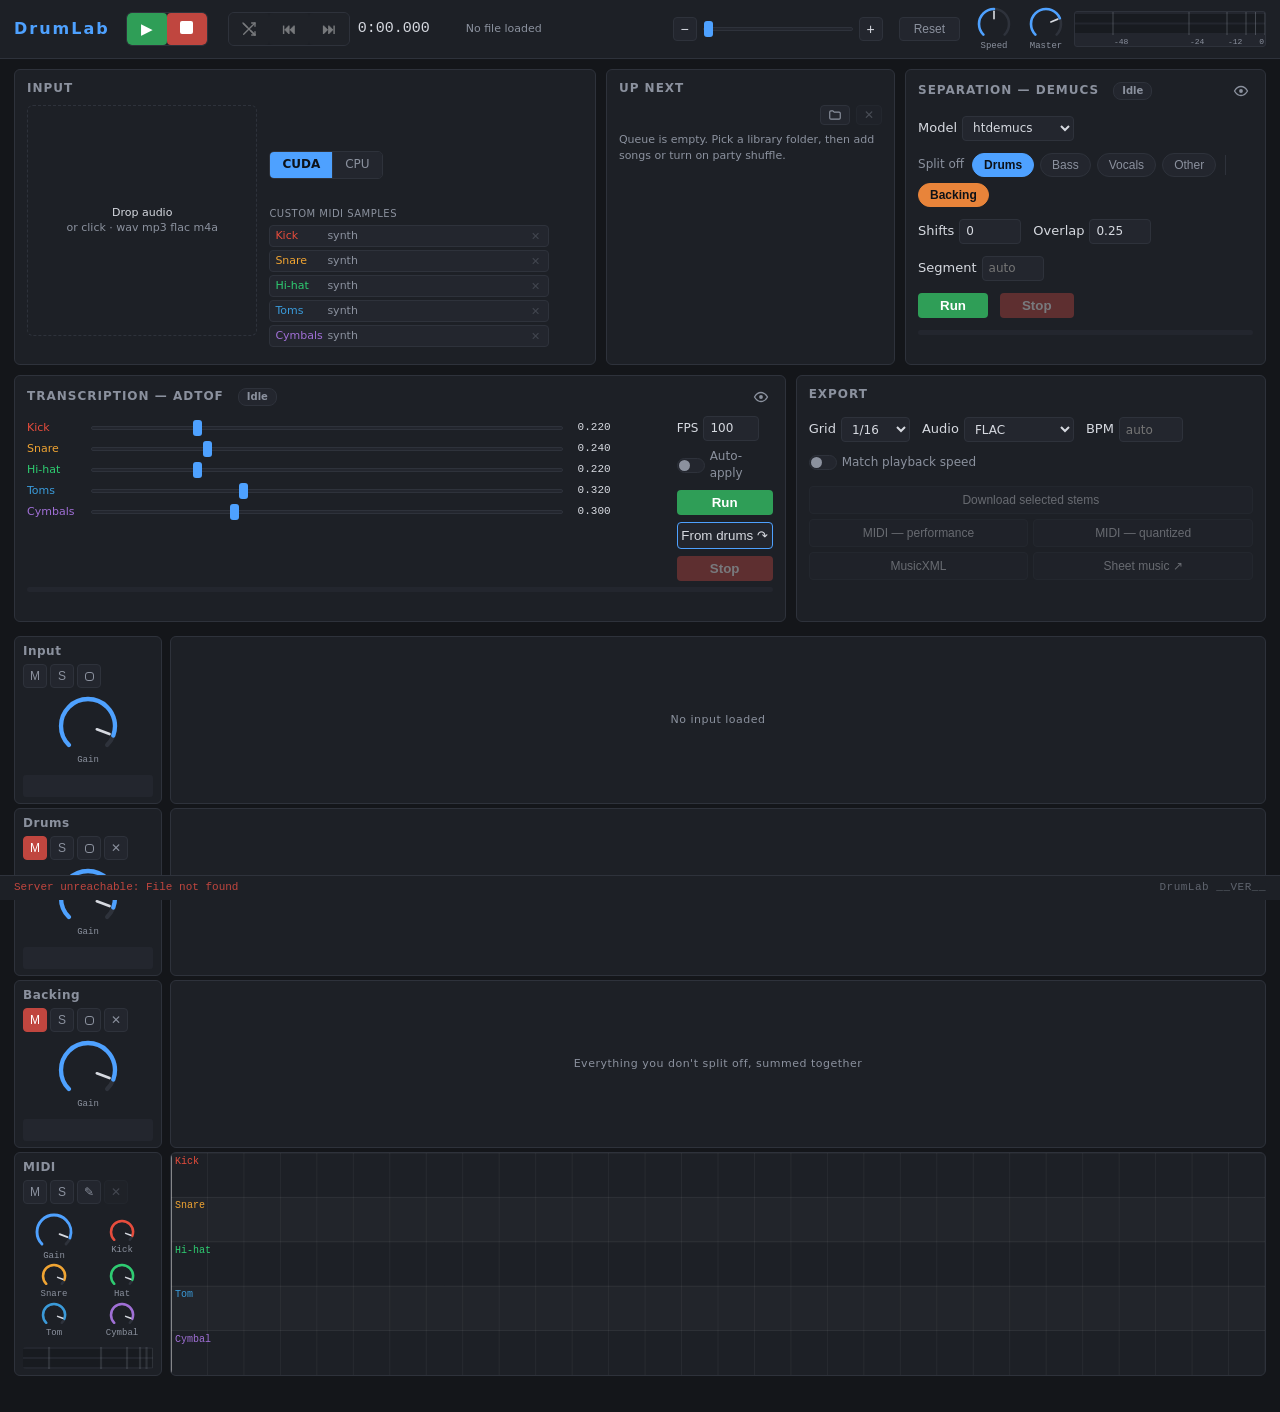
==== commit af71415a: "Regroup header buttons into transport and playlist pills The header is now [play | stop] then [shuff" ====
--- a/static/index.html
+++ b/static/index.html
@@ -15,9 +15,11 @@
   <div class="hdr-left">
     <h1>DrumLab</h1>
     <div id="transport">
-      <button id="btn-play" class="t-play" title="Play / pause (space)">&#9654;</button>
-      <button id="btn-stop" class="t-stop" title="Stop and return to start"><svg width="13" height="13" viewBox="0 0 13 13"><rect width="13" height="13" rx="2" fill="currentColor"/></svg></button>
-      <div class="hdr-group" title="Playlist — party shuffle and song library">
+      <div class="hdr-group" title="Transport — play / pause and stop">
+        <button id="btn-play" class="t-play" title="Play / pause (space)">&#9654;</button>
+        <button id="btn-stop" class="t-stop" title="Stop and return to start"><svg width="13" height="13" viewBox="0 0 13 13"><rect width="13" height="13" rx="2" fill="currentColor"/></svg></button>
+      </div>
+      <div class="hdr-group spaced" title="Playlist — party shuffle, previous / next">
         <button id="btn-shuffle" class="hdr-icon off" disabled title="Select a library folder to enable party shuffle">
           <svg width="16" height="16" viewBox="0 0 24 24" fill="none" stroke="currentColor" stroke-width="2" stroke-linecap="round" stroke-linejoin="round">
             <polyline points="16 3 21 3 21 8"/>
@@ -28,11 +30,8 @@
             <line class="slash" x1="3" y1="3" x2="21" y2="21"/>
           </svg>
         </button>
-        <button id="btn-library" class="hdr-icon subtle" title="Song library — pick a folder, then add songs to the up-next queue">
-          <svg width="16" height="16" viewBox="0 0 24 24" fill="none" stroke="currentColor" stroke-width="2" stroke-linecap="round" stroke-linejoin="round">
-            <path d="M3 7a2 2 0 0 1 2-2h3.5l2 2H19a2 2 0 0 1 2 2v8a2 2 0 0 1-2 2H5a2 2 0 0 1-2-2z"/>
-          </svg>
-        </button>
+        <button id="queue-prev" class="hdr-icon" title="Load the previous song (back through play history)" disabled>&#9198;</button>
+        <button id="queue-next" class="hdr-icon" title="Load the next song in the queue" disabled>&#9197;</button>
       </div>
       <span id="time-display" title="Transport position">0:00.000</span>
     </div>
@@ -89,8 +88,11 @@
     <h2>Up Next</h2>
     <div class="queue-head">
       <span id="queue-count" class="hint"></span>
-      <button id="queue-prev" class="q-mini" title="Load the previous song (back through play history)" disabled>&#9198;</button>
-      <button id="queue-next" class="q-mini" title="Load the next song in the queue" disabled>&#9197;</button>
+      <button id="btn-library" class="q-mini" title="Song library — pick a folder, then add songs to the up-next queue">
+        <svg width="14" height="14" viewBox="0 0 24 24" fill="none" stroke="currentColor" stroke-width="2" stroke-linecap="round" stroke-linejoin="round">
+          <path d="M3 7a2 2 0 0 1 2-2h3.5l2 2H19a2 2 0 0 1 2 2v8a2 2 0 0 1-2 2H5a2 2 0 0 1-2-2z"/>
+        </svg>
+      </button>
       <button id="queue-clear" class="q-mini" title="Clear the queue" disabled>&#10005;</button>
     </div>
     <div id="queue-list"></div>
--- a/static/style.css
+++ b/static/style.css
@@ -313,14 +313,16 @@
    with a clear gap so the CUDA/CPU seg and the sample rows read as separate groups */
 .input-right .sample-pad { flex: none; margin-top: 21px; }
 
-/* ---- header shuffle / library icon buttons (live in #transport) ---- */
-/* shuffle + library read as one segmented pill, set apart from play/stop */
+/* ---- header button pills (live in #transport) ---- */
+/* play+stop, and shuffle+prev+next, each read as one segmented pill */
 .hdr-group {
   display: inline-flex; align-items: center;
   border: 1px solid var(--line); border-radius: 6px; overflow: hidden;
 }
-.hdr-group .hdr-icon { border-radius: 0; }
-.hdr-group .hdr-icon + .hdr-icon { border-left: 1px solid var(--line); }
+.hdr-group > button { border-radius: 0; }
+.hdr-group > button + button { border-left: 1px solid var(--line); }
+/* extra breathing room between the transport pill and the playlist pill */
+.hdr-group.spaced { margin-left: 12px; }
 .hdr-icon {
   display: inline-flex; align-items: center; justify-content: center;
   background: var(--panel2); color: var(--dim);
@@ -330,8 +332,6 @@
 #btn-shuffle .slash { display: none; }
 #btn-shuffle.off .slash { display: inline; }
 #btn-shuffle.on { background: var(--accent); color: #0d1117; }
-/* library: subtly accent-tinted so it doesn't compete with play/stop */
-.hdr-icon.subtle { color: var(--accent); }
 
 /* ---- up-next queue (sits where the sample pad used to, right of input) ---- */
 .queue-head {
@@ -344,6 +344,7 @@
 }
 .q-mini:not(:disabled):hover { border-color: var(--accent); color: var(--accent); }
 .q-mini:disabled { opacity: 0.4; cursor: default; }
+.q-mini svg { display: block; }  /* center the folder icon like the × glyph, no baseline gap */
 #queue-list {
   display: flex; flex-direction: column; gap: 3px;
   max-height: 176px; overflow-y: auto; min-height: 0;
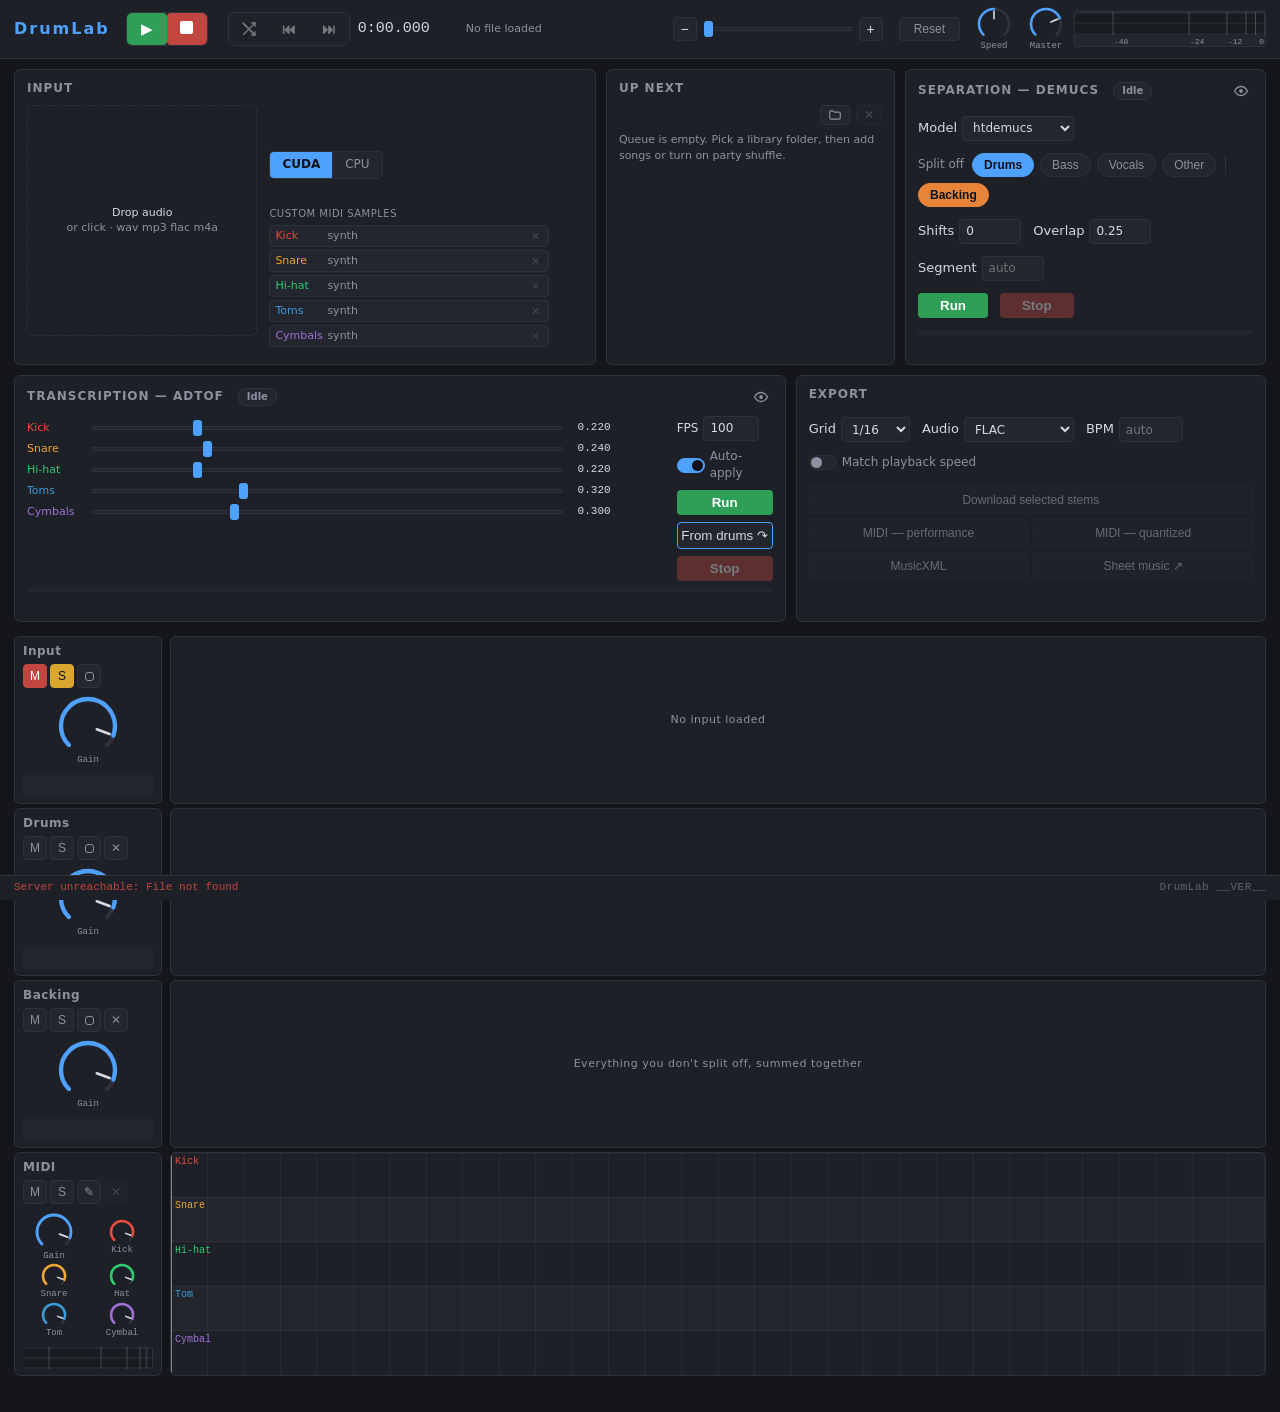
==== commit bd65de87: "Default to input solo/muted, stems+MIDI unmuted, auto-apply on Start with the raw input soloed (and " ====
--- a/static/index.html
+++ b/static/index.html
@@ -182,7 +182,7 @@
       <div class="adtof-side">
         <label title="Model frame rate (frames per second). Changes the preprocessing hop, so a new value re-runs the network. 100 is the rate the model was trained at.">FPS <input type="number" id="ad-fps" min="25" max="200" step="25" value="100"></label>
         <label class="switch" title="Re-detect hits from the cached activation curves on every slider move. Instant — the network is not re-run.">
-          <input type="checkbox" id="ad-live"><span class="track"></span> Auto-apply
+          <input type="checkbox" id="ad-live" checked><span class="track"></span> Auto-apply
         </label>
         <button id="ad-run" class="run" title="Transcribe the input audio directly (ADTOF works best on the raw mix)">Run</button>
         <button id="ad-run-stem" class="run alt" title="Transcribe the Demucs drum stem instead. Runs separation first if needed.">From drums &#8631;</button>
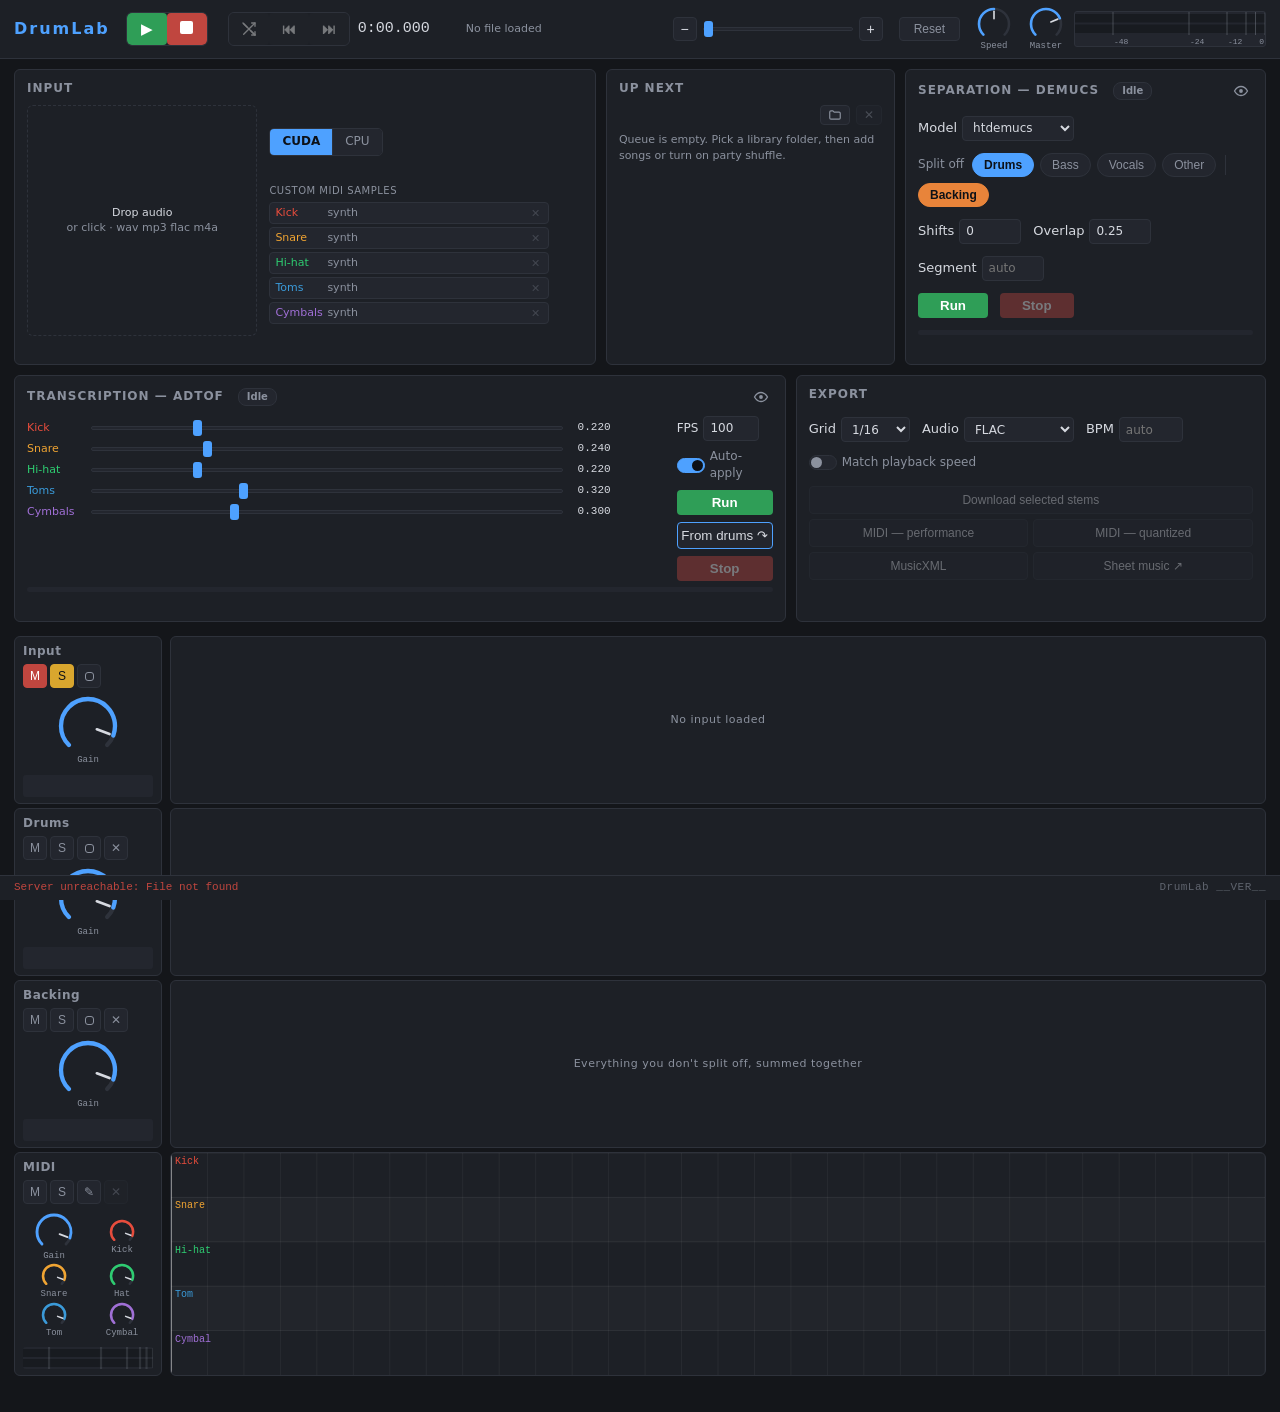
==== commit b784ecc2: "Drop the duplicate format line from the input panel The OGG · 44.1 kHz · … string already shows in t" ====
--- a/static/index.html
+++ b/static/index.html
@@ -71,7 +71,7 @@
       <input type="file" id="file-input" accept=".wav,.mp3,.flac,.m4a,.ogg,.aac,.aiff,.opus" hidden>
       <div class="input-right">
         <div id="file-name" class="hint">&nbsp;</div>
-        <div id="file-meta" class="hint">&nbsp;</div>
+        <div id="file-tags" class="hint hidden"></div>
         <div class="seg" id="device-sel" title="Compute device for both stages. CUDA uses the GPU; CPU is slower but a fallback for out-of-memory errors">
           <label><input type="radio" name="device" value="cuda" checked><span>CUDA</span></label>
           <label><input type="radio" name="device" value="cpu"><span>CPU</span></label>
--- a/static/style.css
+++ b/static/style.css
@@ -282,7 +282,12 @@
 #dropzone.has-art:hover #dz-text { opacity: 1; }
 .input-right { display: flex; flex-direction: column; gap: 7px; min-width: 0; flex: 1 1 150px; max-width: 280px; }
 #file-name {
-  color: var(--text); white-space: normal; word-break: break-all;
+  color: var(--text); white-space: normal; overflow-wrap: anywhere; word-break: normal;
+  display: -webkit-box; -webkit-line-clamp: 2; -webkit-box-orient: vertical; overflow: hidden;
+}
+#file-tags { display: flex; flex-direction: column; gap: 1px; min-width: 0; }
+#file-tags > div {
+  white-space: normal; overflow-wrap: anywhere;
   display: -webkit-box; -webkit-line-clamp: 2; -webkit-box-orient: vertical; overflow: hidden;
 }
 
@@ -347,15 +352,23 @@
 .q-mini svg { display: block; }  /* center the folder icon like the × glyph, no baseline gap */
 #queue-list {
   display: flex; flex-direction: column; gap: 3px;
-  max-height: 176px; overflow-y: auto; min-height: 0;
+  max-height: 210px; overflow-y: auto; min-height: 0;
 }
 .queue-row {
   display: flex; align-items: center; gap: 6px;
   background: var(--panel2); border: 1px solid var(--line); border-radius: 4px;
-  padding: 3px 6px; font-size: 11px; cursor: pointer;
+  padding: 3px 6px; font-size: 11px; cursor: grab;
+  user-select: none; touch-action: none;   /* drag to reorder, don't select text / scroll */
 }
 .queue-row:hover { border-color: var(--accent); }
 .queue-row.next { border-color: var(--accent); }
+/* while reordering: non-dragged rows glide aside; the dragged row tracks the pointer 1:1 */
+#queue-list.reordering .queue-row { transition: transform 0.12s ease; }
+#queue-list.reordering .queue-row.dragging {
+  transition: none; position: relative; z-index: 2; cursor: grabbing; opacity: 0.92;
+  border-color: var(--accent); box-shadow: 0 3px 10px rgba(0, 0, 0, 0.45);
+}
+#panel-queue.drag { border-color: var(--accent); background: rgba(78, 161, 255, 0.10); }
 .queue-row .qr-text { flex: 1; min-width: 0; }
 .queue-row .qr-name {
   color: var(--text); white-space: nowrap; overflow: hidden; text-overflow: ellipsis;
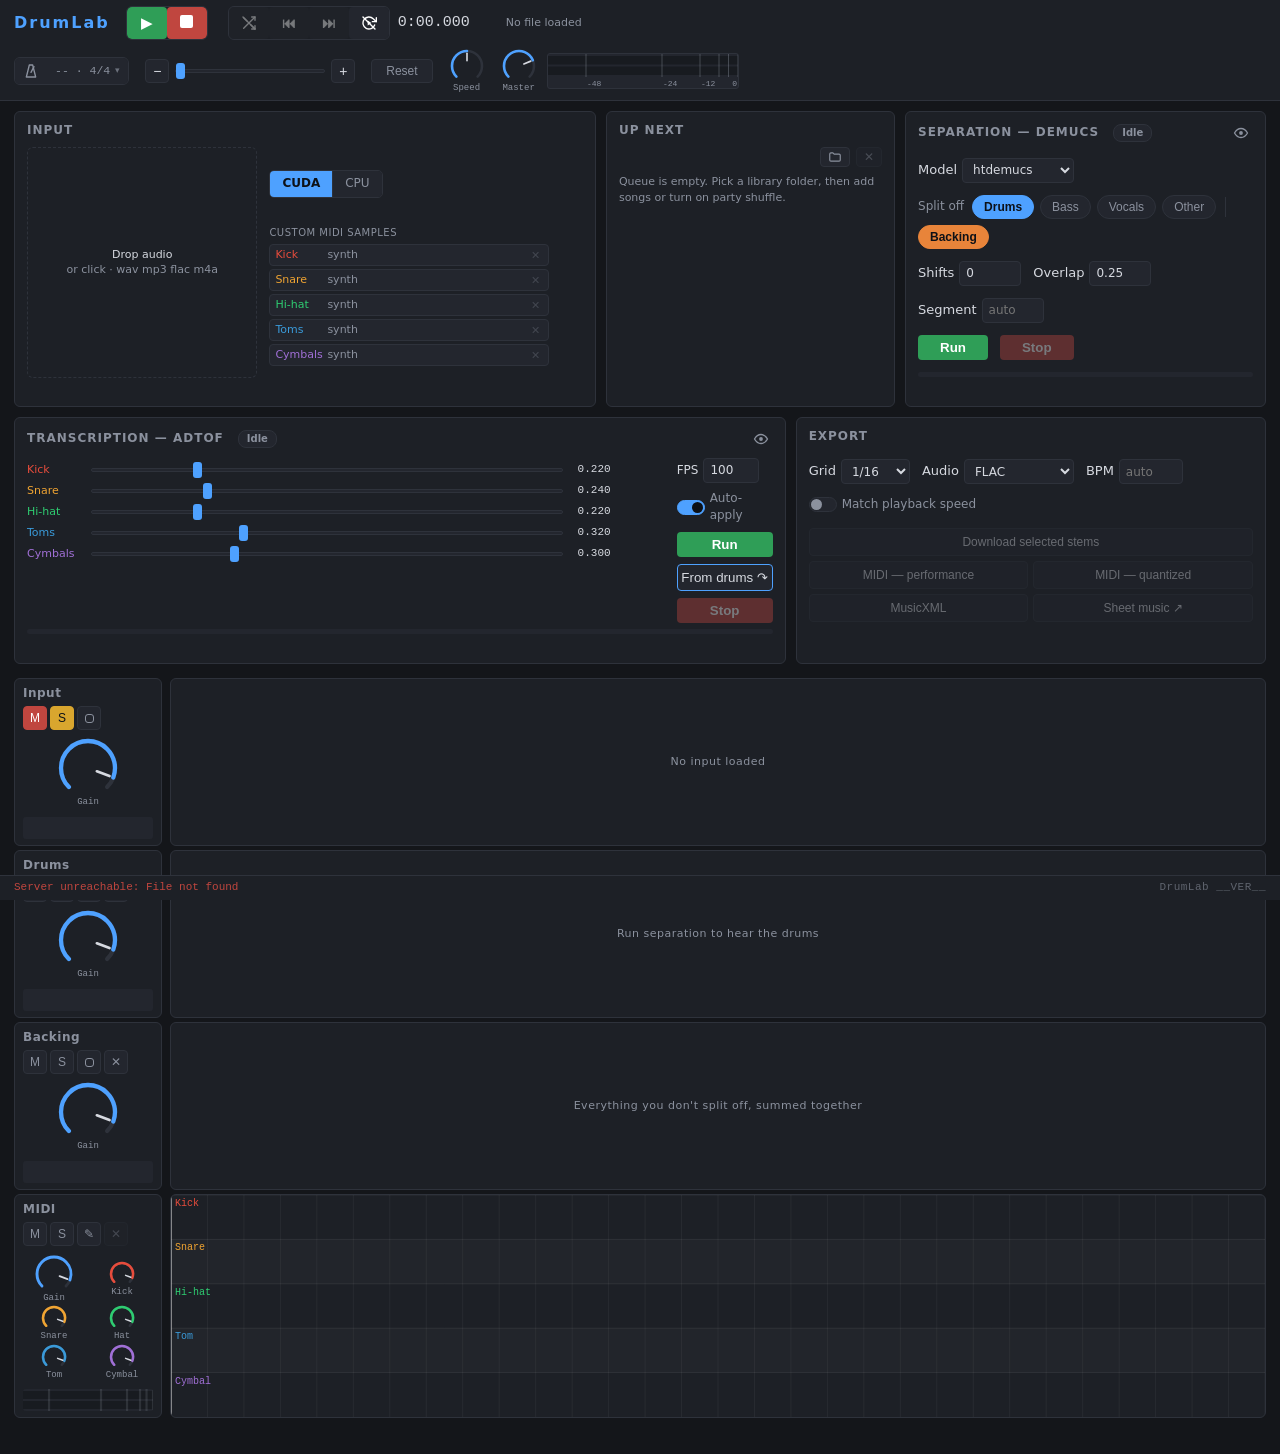
==== commit 44b63643: "Normalize line endings to LF (repo edited on Linux; content unchanged)" ====
--- a/static/index.html
+++ b/static/index.html
@@ -1,364 +1,420 @@
-<!doctype html>
-<html lang="en">
-<head>
-<meta charset="utf-8">
-<title>DrumLab</title>
-<meta name="viewport" content="width=device-width, initial-scale=1">
-<link rel="icon" href="data:image/svg+xml,%3Csvg xmlns='http://www.w3.org/2000/svg' viewBox='0 0 32 32'%3E%3Ccircle cx='16' cy='16' r='14' fill='%2323262e'/%3E%3Cpath d='M8 24 A 11.3 11.3 0 1 1 24 24' fill='none' stroke='%234ea1ff' stroke-width='3' stroke-linecap='round'/%3E%3Cline x1='16' y1='16' x2='22.5' y2='9.5' stroke='%23d6d9e0' stroke-width='3' stroke-linecap='round'/%3E%3C/svg%3E">
-<link rel="stylesheet" href="/static/style.css">
-<script src="/static/vendor/wavesurfer.min.js"></script>
-<script src="/static/vendor/Tone.min.js"></script>
-</head>
-<body>
-
-<header>
-  <div class="hdr-left">
-    <h1>DrumLab</h1>
-    <div id="transport">
-      <div class="hdr-group" title="Transport — play / pause and stop">
-        <button id="btn-play" class="t-play" title="Play / pause (space)">&#9654;</button>
-        <button id="btn-stop" class="t-stop" title="Stop and return to start"><svg width="13" height="13" viewBox="0 0 13 13"><rect width="13" height="13" rx="2" fill="currentColor"/></svg></button>
-      </div>
-      <div class="hdr-group spaced" title="Playlist — party shuffle, previous / next">
-        <button id="btn-shuffle" class="hdr-icon off" disabled title="Select a library folder to enable party shuffle">
-          <svg width="16" height="16" viewBox="0 0 24 24" fill="none" stroke="currentColor" stroke-width="2" stroke-linecap="round" stroke-linejoin="round">
-            <polyline points="16 3 21 3 21 8"/>
-            <line x1="4" y1="20" x2="21" y2="3"/>
-            <polyline points="21 16 21 21 16 21"/>
-            <line x1="15" y1="15" x2="21" y2="21"/>
-            <line x1="4" y1="4" x2="9" y2="9"/>
-            <line class="slash" x1="3" y1="3" x2="21" y2="21"/>
-          </svg>
-        </button>
-        <button id="queue-prev" class="hdr-icon" title="Load the previous song (back through play history)" disabled>&#9198;</button>
-        <button id="queue-next" class="hdr-icon" title="Load the next song in the queue" disabled>&#9197;</button>
-      </div>
-      <span id="time-display" title="Transport position">0:00.000</span>
-    </div>
-    <div id="meta-bar">
-      <span id="meta-display" class="hint" title="Loaded file">No file loaded</span>
-      <span id="tempo-display" title="Tempo detected by beat-tracking the transcription source"></span>
-      <span id="loop-chip" class="hidden" title="Active loop region">Loop <span id="loop-range"></span> <button id="loop-clear" title="Clear loop">&#10005;</button></span>
-    </div>
-  </div>
-  <div class="hdr-right">
-    <div id="zoom-wrap" title="Horizontal zoom — far left fits the whole file">
-      <button id="zoom-out" class="zoom-btn" title="Zoom out">&minus;</button>
-      <input type="range" id="zoom" min="0" max="100" value="0">
-      <button id="zoom-in" class="zoom-btn" title="Zoom in">+</button>
-    </div>
-    <button id="btn-reset" class="ghost-btn" title="Reset everything to a fresh state — clears the session and all cached results">Reset</button>
-    <div class="hdr-mix">
-      <div id="speed-wrap" title="Playback speed — pitch preserved. Double-click to reset to 1.00×.">
-        <div id="knob-speed"></div>
-      </div>
-      <div id="master-wrap">
-        <div id="knob-master"></div>
-        <canvas id="master-meter" width="190" height="34" title="Master output level (dBFS, peak hold)"></canvas>
-      </div>
-    </div>
-  </div>
-</header>
-
-<section id="controls">
-
-  <div class="panel" id="panel-input">
-    <h2>Input</h2>
-    <div class="input-flex">
-      <div id="dropzone" title="Drop an audio file here, or click to browse (wav / mp3 / flac / m4a)">
-        <span id="dz-text">Drop audio<br><span class="hint">or click &middot; wav mp3 flac m4a</span></span>
-      </div>
-      <input type="file" id="file-input" accept=".wav,.mp3,.flac,.m4a,.ogg,.aac,.aiff,.opus" hidden>
-      <div class="input-right">
-        <div id="file-name" class="hint">&nbsp;</div>
-        <div id="file-tags" class="hint hidden"></div>
-        <div class="seg" id="device-sel" title="Compute device for both stages. CUDA uses the GPU; CPU is slower but a fallback for out-of-memory errors">
-          <label><input type="radio" name="device" value="cuda" checked><span>CUDA</span></label>
-          <label><input type="radio" name="device" value="cpu"><span>CPU</span></label>
-        </div>
-        <div class="sample-pad" title="Drop a one-shot audio file on a pad to use it as that drum's sound instead of the built-in synth. Click the × to revert.">
-          <div class="sample-head">Custom MIDI samples</div>
-          <div id="sample-slots"></div>
-        </div>
-      </div>
-    </div>
-  </div>
-
-  <div class="panel" id="panel-queue" title="Up-next queue. Add songs from the library (folder button), or turn on party shuffle to auto-queue random songs.">
-    <h2>Up Next</h2>
-    <div class="queue-head">
-      <span id="queue-count" class="hint"></span>
-      <button id="btn-library" class="q-mini" title="Song library — pick a folder, then add songs to the up-next queue">
-        <svg width="14" height="14" viewBox="0 0 24 24" fill="none" stroke="currentColor" stroke-width="2" stroke-linecap="round" stroke-linejoin="round">
-          <path d="M3 7a2 2 0 0 1 2-2h3.5l2 2H19a2 2 0 0 1 2 2v8a2 2 0 0 1-2 2H5a2 2 0 0 1-2-2z"/>
-        </svg>
-      </button>
-      <button id="queue-clear" class="q-mini" title="Clear the queue" disabled>&#10005;</button>
-    </div>
-    <div id="queue-list"></div>
-    <div id="queue-empty" class="hint">Queue is empty. Pick a library folder, then add songs or turn on party shuffle.</div>
-  </div>
-
-  <div id="library-modal" class="modal-backdrop hidden">
-    <div class="modal">
-      <div class="modal-head">
-        <span id="library-title">Library</span>
-        <button id="library-close" class="q-mini" title="Close">&#10005;</button>
-      </div>
-      <div id="library-browse">
-        <div id="browse-path" class="hint"></div>
-        <div id="browse-drives"></div>
-        <div id="browse-list"></div>
-        <div class="modal-actions">
-          <button id="browse-use" class="ghost-btn">Use this folder</button>
-        </div>
-      </div>
-      <div id="library-songs" class="hidden">
-        <div class="modal-actions modal-actions-top">
-          <input type="text" id="song-search" placeholder="Filter songs / artists …">
-          <button id="library-changedir" class="ghost-btn" title="Index a different / additional folder">Change folder</button>
-        </div>
-        <div id="song-list"></div>
-      </div>
-    </div>
-  </div>
-
-  <div class="panel" id="panel-demucs">
-    <h2 class="panel-head"><span>Separation &mdash; Demucs</span> <span class="chip" id="dm-status">Idle</span>
-      <button class="eye-btn" id="dm-eye" title="Show / hide this stage and its drum + backing tracks">
-        <svg width="16" height="16" viewBox="0 0 16 16" fill="none" stroke="currentColor" stroke-width="1.3">
-          <path d="M1.5 8S4 3.5 8 3.5 14.5 8 14.5 8 12 12.5 8 12.5 1.5 8 1.5 8z"/>
-          <circle cx="8" cy="8" r="1.9" fill="currentColor" stroke="none"/>
-          <line class="slash" x1="2.5" y1="13.5" x2="13.5" y2="2.5"/>
-        </svg>
-      </button>
-    </h2>
-    <div class="row">
-      <label title="Separation model. htdemucs: default hybrid transformer. htdemucs_ft: fine-tuned variant, slower but slightly cleaner. mdx_extra / mdx_extra_q: older MDX models (q = quantized, smaller).">Model
-        <select id="dm-model">
-          <option>htdemucs</option>
-          <option>htdemucs_ft</option>
-          <option>mdx_extra</option>
-          <option>mdx_extra_q</option>
-        </select>
-      </label>
-    </div>
-    <div class="row">
-      <div class="split-sel" id="dm-split" title="Choose which sources to split off into their own tracks. Everything you leave off is summed into a single Backing track. Drums is always produced so it can be transcribed.">
-        <span class="split-label">Split off</span>
-        <button type="button" class="split-pill on" data-src="drums">Drums</button>
-        <button type="button" class="split-pill" data-src="bass">Bass</button>
-        <button type="button" class="split-pill" data-src="vocals">Vocals</button>
-        <button type="button" class="split-pill" data-src="other">Other</button>
-        <span class="split-div"></span>
-        <button type="button" class="split-pill on" id="split-backing" title="Show the Backing track (everything you don't split off, summed). Greyed out when it would be empty (all sources split off) or identical to the input (nothing split off).">Backing</button>
-      </div>
-    </div>
-    <div class="row nums">
-      <label title="Shift trick: separates N randomly time-shifted copies and averages the results. Slightly better quality, N&times; slower. 0 = off.">Shifts <input type="number" id="dm-shifts" min="0" max="10" step="1" value="0"></label>
-      <label title="Overlap between processing windows (0&ndash;0.99). Higher = smoother seams between chunks, slower. Default 0.25.">Overlap <input type="number" id="dm-overlap" min="0" max="0.99" step="0.01" value="0.25"></label>
-      <label title="Length in seconds of each chunk sent to the GPU. Lower this if you hit CUDA out-of-memory. Empty = model default (htdemucs caps at about 7 s).">Segment <input type="number" id="dm-segment" min="1" step="1" placeholder="auto"></label>
-    </div>
-    <div class="row">
-      <button id="dm-run" class="run">Run</button>
-      <button id="dm-stop" class="stop" disabled>Stop</button>
-    </div>
-    <div class="progress"><div class="bar" id="dm-bar"></div></div>
-    <div class="msg" id="dm-msg"></div>
-  </div>
-
-  <div class="panel" id="panel-adtof">
-    <h2 class="panel-head"><span>Transcription &mdash; ADTOF</span> <span class="chip" id="ad-status">Idle</span>
-      <button class="eye-btn" id="ad-eye" title="Show / hide this stage and its MIDI track">
-        <svg width="16" height="16" viewBox="0 0 16 16" fill="none" stroke="currentColor" stroke-width="1.3">
-          <path d="M1.5 8S4 3.5 8 3.5 14.5 8 14.5 8 12 12.5 8 12.5 1.5 8 1.5 8z"/>
-          <circle cx="8" cy="8" r="1.9" fill="currentColor" stroke="none"/>
-          <line class="slash" x1="2.5" y1="13.5" x2="13.5" y2="2.5"/>
-        </svg>
-      </button>
-    </h2>
-    <div class="adtof-cols">
-      <div id="sliders"></div>
-      <div class="adtof-side">
-        <label title="Model frame rate (frames per second). Changes the preprocessing hop, so a new value re-runs the network. 100 is the rate the model was trained at.">FPS <input type="number" id="ad-fps" min="25" max="200" step="25" value="100"></label>
-        <label class="switch" title="Re-detect hits from the cached activation curves on every slider move. Instant — the network is not re-run.">
-          <input type="checkbox" id="ad-live" checked><span class="track"></span> Auto-apply
-        </label>
-        <button id="ad-run" class="run" title="Transcribe the input audio directly (ADTOF works best on the raw mix)">Run</button>
-        <button id="ad-run-stem" class="run alt" title="Transcribe the Demucs drum stem instead. Runs separation first if needed.">From drums &#8631;</button>
-        <button id="ad-stop" class="stop" disabled>Stop</button>
-      </div>
-    </div>
-    <div class="progress"><div class="bar" id="ad-bar"></div></div>
-    <div class="msg" id="ad-msg"></div>
-  </div>
-
-  <div class="panel" id="panel-out">
-    <h2>Export</h2>
-    <div class="row">
-      <label title="Quantization grid for the quantized MIDI and the MusicXML score">Grid
-        <select id="out-grid">
-          <option>1/8</option>
-          <option selected>1/16</option>
-          <option>1/16T</option>
-          <option>1/32</option>
-        </select>
-      </label>
-      <label title="Audio format for the stem downloads">Audio
-        <select id="out-fmt">
-          <option value="flac" selected>FLAC</option>
-          <option value="wav">WAV</option>
-          <option value="alac">ALAC (.m4a)</option>
-          <option value="aac">AAC (.m4a)</option>
-          <option value="aiff">AIFF</option>
-          <option value="ogg192">OGG 192k</option>
-          <option value="ogg320">OGG 320k</option>
-        </select>
-      </label>
-      <label title="Manual tempo for the exports and score. Leave empty to use the detected tempo.">BPM
-        <input type="number" id="out-bpm" min="20" max="400" step="0.1" placeholder="auto">
-      </label>
-    </div>
-    <div class="row">
-      <label class="switch" title="Export the audio and MIDI time-stretched to the current Speed knob setting (pitch preserved), so the downloads match your slowed-down practice playback.">
-        <input type="checkbox" id="out-speed"><span class="track"></span> Match playback speed
-      </label>
-    </div>
-    <div class="dl-list">
-      <button class="dl dl-wide" id="dl-selected" disabled title="Download the stems you've ticked (the ⤓ button on each track), in the selected audio format. One stem downloads directly; several are bundled into a ZIP.">Download selected stems</button>
-      <button class="dl" id="dl-midi" disabled title="Unquantized hits at their true absolute times (t=0 preserved) with the detected tempo embedded. In your DAW, set the session tempo to the detected BPM (or import the file's tempo map) so the grid matches the audio.">MIDI &mdash; performance</button>
-      <button class="dl" id="dl-midi-quant" disabled title="The same hits snapped to the selected grid at the detected tempo — for clean notation">MIDI &mdash; quantized</button>
-      <button class="dl" id="dl-musicxml" disabled title="Percussion staff built from the quantized grid. Rhythm is exact; engraving details may need touch-up in MuseScore">MusicXML</button>
-      <button class="dl" id="dl-view-score" disabled title="Render the score in a new tab (printable)">Sheet music &#8599;</button>
-    </div>
-    <div class="hint" id="out-tempo"></div>
-  </div>
-
-</section>
-
-<section id="lanes">
-  <div class="lane" id="lane-input">
-    <div class="side">
-      <div class="lane-head">
-        <span class="lane-name">Input</span>
-        <span class="lane-tools">
-          <button class="icon-btn ms-mute" id="mute-input" title="Mute">M</button>
-          <button class="icon-btn ms-solo" id="solo-input" title="Solo">S</button>
-          <button class="icon-btn ms-dl" id="dlsel-input" title="Select for download (the original input, e.g. at a changed speed)"></button>
-        </span>
-      </div>
-      <div class="knob-slot" id="knob-input"></div>
-      <canvas class="lane-meter" id="meter-input" width="120" height="22" title="Input level (dBFS)"></canvas>
-    </div>
-    <div class="body" id="wave-input"><div class="placeholder">No input loaded</div></div>
-  </div>
-  <div class="lane hidden" id="lane-drums">
-    <div class="side">
-      <div class="lane-head">
-        <span class="lane-name">Drums</span>
-        <span class="lane-tools">
-          <button class="icon-btn ms-mute" id="mute-drums" title="Mute">M</button>
-          <button class="icon-btn ms-solo" id="solo-drums" title="Solo">S</button>
-          <button class="icon-btn ms-dl" id="dlsel-drums" title="Select for download"></button>
-          <button class="icon-btn ms-x" id="rm-drums" title="Remove this track (unticks it under Split off)">&#10005;</button>
-        </span>
-      </div>
-      <div class="knob-slot" id="knob-drums"></div>
-      <canvas class="lane-meter" id="meter-drums" width="120" height="22" title="Drums level (dBFS)"></canvas>
-    </div>
-    <div class="body" id="wave-drums"><div class="placeholder">Run separation to hear the drums</div></div>
-  </div>
-  <div class="lane hidden" id="lane-bass">
-    <div class="side">
-      <div class="lane-head">
-        <span class="lane-name">Bass</span>
-        <span class="lane-tools">
-          <button class="icon-btn ms-mute" id="mute-bass" title="Mute">M</button>
-          <button class="icon-btn ms-solo" id="solo-bass" title="Solo">S</button>
-          <button class="icon-btn ms-dl" id="dlsel-bass" title="Select for download"></button>
-          <button class="icon-btn ms-x" id="rm-bass" title="Remove this track (unticks it under Split off)">&#10005;</button>
-        </span>
-      </div>
-      <div class="knob-slot" id="knob-bass"></div>
-      <canvas class="lane-meter" id="meter-bass" width="120" height="22" title="Bass level (dBFS)"></canvas>
-    </div>
-    <div class="body" id="wave-bass"><div class="placeholder">Run separation to hear the bass</div></div>
-  </div>
-  <div class="lane hidden" id="lane-vocals">
-    <div class="side">
-      <div class="lane-head">
-        <span class="lane-name">Vocals</span>
-        <span class="lane-tools">
-          <button class="icon-btn ms-mute" id="mute-vocals" title="Mute">M</button>
-          <button class="icon-btn ms-solo" id="solo-vocals" title="Solo">S</button>
-          <button class="icon-btn ms-dl" id="dlsel-vocals" title="Select for download"></button>
-          <button class="icon-btn ms-x" id="rm-vocals" title="Remove this track (unticks it under Split off)">&#10005;</button>
-        </span>
-      </div>
-      <div class="knob-slot" id="knob-vocals"></div>
-      <canvas class="lane-meter" id="meter-vocals" width="120" height="22" title="Vocals level (dBFS)"></canvas>
-    </div>
-    <div class="body" id="wave-vocals"><div class="placeholder">Run separation to hear the vocals</div></div>
-  </div>
-  <div class="lane hidden" id="lane-other">
-    <div class="side">
-      <div class="lane-head">
-        <span class="lane-name">Other</span>
-        <span class="lane-tools">
-          <button class="icon-btn ms-mute" id="mute-other" title="Mute">M</button>
-          <button class="icon-btn ms-solo" id="solo-other" title="Solo">S</button>
-          <button class="icon-btn ms-dl" id="dlsel-other" title="Select for download"></button>
-          <button class="icon-btn ms-x" id="rm-other" title="Remove this track (unticks it under Split off)">&#10005;</button>
-        </span>
-      </div>
-      <div class="knob-slot" id="knob-other"></div>
-      <canvas class="lane-meter" id="meter-other" width="120" height="22" title="Other level (dBFS)"></canvas>
-    </div>
-    <div class="body" id="wave-other"><div class="placeholder">Run separation to hear the other parts</div></div>
-  </div>
-  <div class="lane hidden" id="lane-backing">
-    <div class="side">
-      <div class="lane-head">
-        <span class="lane-name">Backing</span>
-        <span class="lane-tools">
-          <button class="icon-btn ms-mute" id="mute-backing" title="Mute">M</button>
-          <button class="icon-btn ms-solo" id="solo-backing" title="Solo">S</button>
-          <button class="icon-btn ms-dl" id="dlsel-backing" title="Select for download"></button>
-          <button class="icon-btn ms-x" id="rm-backing" title="Remove this track (hide the Backing track)">&#10005;</button>
-        </span>
-      </div>
-      <div class="knob-slot" id="knob-backing"></div>
-      <canvas class="lane-meter" id="meter-backing" width="120" height="22" title="Backing level (dBFS)"></canvas>
-    </div>
-    <div class="body" id="wave-backing"><div class="placeholder">Everything you don't split off, summed together</div></div>
-  </div>
-  <div class="lane" id="lane-midi">
-    <div class="side midi-side">
-      <div class="lane-head">
-        <span class="lane-name">MIDI</span>
-        <span class="lane-tools">
-          <button class="icon-btn ms-mute" id="mute-midi" title="Mute">M</button>
-          <button class="icon-btn ms-solo" id="solo-midi" title="Solo">S</button>
-          <button class="icon-btn" id="midi-edit" title="Edit mode — click a row on the roll to add a hit there; click an existing hit to remove it. Edits are kept in the exports until the next re-detection.">&#9998;</button>
-          <button class="icon-btn" id="loop-deselect" disabled title="Clear the loop selection (drag horizontally on the roll to set one)">&#10005;</button>
-        </span>
-      </div>
-      <div class="midi-knobs">
-        <div class="knob-slot" id="knob-midi"></div>
-        <div class="knob-slot mini" id="knob-kick"></div>
-        <div class="knob-slot mini" id="knob-snare"></div>
-        <div class="knob-slot mini" id="knob-hihat"></div>
-        <div class="knob-slot mini" id="knob-tom"></div>
-        <div class="knob-slot mini" id="knob-cymbal"></div>
-      </div>
-      <canvas class="lane-meter" id="meter-midi" width="120" height="22" title="MIDI synth level (dBFS)"></canvas>
-    </div>
-    <div class="body" id="roll-wrap"><canvas id="roll"></canvas></div>
-  </div>
-</section>
-
-<footer><span id="log-line"></span><span class="ver" id="app-ver">DrumLab __VER__</span></footer>
-
-<script src="/static/app.js"></script>
-</body>
-</html>
+<!doctype html>
+<html lang="en">
+<head>
+<meta charset="utf-8">
+<title>DrumLab</title>
+<meta name="viewport" content="width=device-width, initial-scale=1">
+<link rel="icon" href="data:image/svg+xml,%3Csvg xmlns='http://www.w3.org/2000/svg' viewBox='0 0 32 32'%3E%3Ccircle cx='16' cy='16' r='14' fill='%2323262e'/%3E%3Cpath d='M8 24 A 11.3 11.3 0 1 1 24 24' fill='none' stroke='%234ea1ff' stroke-width='3' stroke-linecap='round'/%3E%3Cline x1='16' y1='16' x2='22.5' y2='9.5' stroke='%23d6d9e0' stroke-width='3' stroke-linecap='round'/%3E%3C/svg%3E">
+<link rel="stylesheet" href="/static/style.css">
+<script src="/static/vendor/wavesurfer.min.js"></script>
+<script src="/static/vendor/Tone.min.js"></script>
+</head>
+<body>
+
+<header>
+  <div class="hdr-left">
+    <h1>DrumLab</h1>
+    <div id="transport">
+      <div class="hdr-group" title="Transport — play / pause and stop">
+        <button id="btn-play" class="t-play" title="Play / pause (space)">&#9654;</button>
+        <button id="btn-stop" class="t-stop" title="Stop and return to start"><svg width="13" height="13" viewBox="0 0 13 13"><rect width="13" height="13" rx="2" fill="currentColor"/></svg></button>
+      </div>
+      <div class="hdr-group spaced" title="Playlist — party shuffle, previous / next">
+        <button id="btn-shuffle" class="hdr-icon off" disabled title="Select a library folder to enable party shuffle">
+          <svg width="16" height="16" viewBox="0 0 24 24" fill="none" stroke="currentColor" stroke-width="2" stroke-linecap="round" stroke-linejoin="round">
+            <polyline points="16 3 21 3 21 8"/>
+            <line x1="4" y1="20" x2="21" y2="3"/>
+            <polyline points="21 16 21 21 16 21"/>
+            <line x1="15" y1="15" x2="21" y2="21"/>
+            <line x1="4" y1="4" x2="9" y2="9"/>
+            <line class="slash" x1="3" y1="3" x2="21" y2="21"/>
+          </svg>
+        </button>
+        <button id="queue-prev" class="hdr-icon" title="Load the previous song (back through play history)" disabled>&#9198;</button>
+        <button id="queue-next" class="hdr-icon" title="Load the next song in the queue" disabled>&#9197;</button>
+        <button id="btn-autoplay" class="hdr-icon off" title="Autoplay — start the next queued song when this one ends">
+          <svg width="16" height="16" viewBox="0 0 24 24" fill="none" stroke="currentColor" stroke-width="2" stroke-linecap="round" stroke-linejoin="round">
+            <polyline points="23 4 23 10 17 10"/>
+            <path d="M20.49 15a9 9 0 1 1-2.12-9.36L23 10"/>
+            <path d="M10 8.4l5.6 3.6-5.6 3.6z" fill="currentColor" stroke="none"/>
+            <line class="slash" x1="3" y1="3" x2="21" y2="21"/>
+          </svg>
+        </button>
+      </div>
+      <span id="time-display" title="Transport position">0:00.000</span>
+    </div>
+    <div id="meta-bar">
+      <span id="meta-display" class="hint" title="Loaded file">No file loaded</span>
+      <span id="tempo-display" title="Tempo detected by beat-tracking the transcription source"></span>
+      <span id="loop-chip" class="hidden" title="Active loop region">Loop <span id="loop-range"></span> <button id="loop-clear" title="Clear loop">&#10005;</button></span>
+    </div>
+  </div>
+  <div class="hdr-right">
+    <div id="metro-wrap">
+      <div class="hdr-group" title="Metronome — click track locked to the song's tempo">
+        <button id="metro-toggle" class="hdr-icon" title="Metronome on / off — clicks along with playback, accent on beat 1">
+          <svg width="16" height="16" viewBox="0 0 24 24" fill="none" stroke="currentColor" stroke-width="2" stroke-linecap="round" stroke-linejoin="round">
+            <path d="M9.5 3h5L19 21H5z"/>
+            <line x1="12" y1="14" x2="16.5" y2="5.5"/>
+          </svg>
+        </button>
+        <button id="metro-open" class="hdr-icon" title="Metronome settings — fine-tune the tempo, time signature, beat-1 offset and click volume">
+          <span id="metro-readout">--</span><span class="metro-caret">&#9662;</span>
+        </button>
+      </div>
+      <div id="metro-panel" class="hidden">
+        <div class="metro-row" title="Metronome tempo. Locks onto the detected tempo; type a value to fine-tune it by hand. Auto returns to the detected tempo.">
+          <span class="metro-lab">Tempo</span>
+          <input type="number" id="metro-bpm" min="20" max="999" step="0.1" placeholder="--">
+          <button id="metro-half" class="q-mini" title="Halve the tempo — beat tracking sometimes lands on double time">&frac12;&times;</button>
+          <button id="metro-double" class="q-mini" title="Double the tempo — beat tracking sometimes lands on half time">2&times;</button>
+          <button id="metro-auto" class="q-mini" title="Follow the detected tempo again">Auto</button>
+        </div>
+        <div class="metro-row" title="Beats per bar — beat 1 gets the accent. 1/4 clicks every beat with no accent.">
+          <span class="metro-lab">Meter</span>
+          <select id="metro-sig">
+            <option value="1">1/4 &mdash; no accent</option>
+            <option value="2">2/4</option>
+            <option value="3">3/4</option>
+            <option value="4" selected>4/4</option>
+            <option value="5">5/4</option>
+            <option value="6">6/4</option>
+            <option value="7">7/4</option>
+            <option value="8">8/4</option>
+          </select>
+        </div>
+        <div class="metro-row" title="Where beat 1 falls in the song, in seconds — shift the click grid until it sits on the downbeats">
+          <span class="metro-lab">Beat 1</span>
+          <input type="number" id="metro-offset" step="0.01" value="0">
+          <button id="metro-mark" class="q-mini" title="Place beat 1 at the current playhead — pause on a downbeat first">@ playhead</button>
+        </div>
+        <div class="metro-row" title="Set the tempo and beat 1 by marking two points on the roll a whole number of beats apart — you don't tap every beat, just two (two downbeats a bar apart work well). It fits the grid to the hits that land on it; if too few do, it says so in the footer and leaves the click alone.">
+          <span class="metro-lab">Set grid</span>
+          <button id="metro-pick" class="q-mini" title="Mark two points a whole number of beats apart on the roll to set the tempo and beat 1">Mark 2 beats</button>
+        </div>
+        <div class="metro-row" title="Click volume">
+          <span class="metro-lab">Volume</span>
+          <input type="range" id="metro-vol" min="0" max="1" step="0.01" value="0.7">
+        </div>
+      </div>
+    </div>
+    <div id="zoom-wrap" title="Horizontal zoom — far left fits the whole file">
+      <button id="zoom-out" class="zoom-btn" title="Zoom out">&minus;</button>
+      <input type="range" id="zoom" min="0" max="100" value="0">
+      <button id="zoom-in" class="zoom-btn" title="Zoom in">+</button>
+    </div>
+    <button id="btn-reset" class="ghost-btn" title="Reset everything to a fresh state — clears the session and all cached results">Reset</button>
+    <div class="hdr-mix">
+      <div id="speed-wrap" title="Playback speed — pitch preserved. Double-click to reset to 1.00×.">
+        <div id="knob-speed"></div>
+      </div>
+      <div id="master-wrap">
+        <div id="knob-master"></div>
+        <canvas id="master-meter" width="190" height="34" title="Master output level (dBFS, peak hold)"></canvas>
+      </div>
+    </div>
+  </div>
+</header>
+
+<section id="controls">
+
+  <div class="panel" id="panel-input">
+    <h2>Input</h2>
+    <div class="input-flex">
+      <div id="dropzone" title="Drop an audio file here, or click to browse (wav / mp3 / flac / m4a)">
+        <span id="dz-text">Drop audio<br><span class="hint">or click &middot; wav mp3 flac m4a</span></span>
+      </div>
+      <input type="file" id="file-input" accept=".wav,.mp3,.flac,.m4a,.ogg,.aac,.aiff,.opus" hidden>
+      <div class="input-right">
+        <div id="file-name" class="hint">&nbsp;</div>
+        <div id="file-tags" class="hint hidden"></div>
+        <div class="seg" id="device-sel" title="Compute device for both stages. CUDA uses the GPU; CPU is slower but a fallback for out-of-memory errors">
+          <label><input type="radio" name="device" value="cuda" checked><span>CUDA</span></label>
+          <label><input type="radio" name="device" value="cpu"><span>CPU</span></label>
+        </div>
+        <div class="sample-pad" title="Drop a one-shot audio file on a pad to use it as that drum's sound instead of the built-in synth. Click the × to revert.">
+          <div class="sample-head">Custom MIDI samples</div>
+          <div id="sample-slots"></div>
+        </div>
+      </div>
+    </div>
+  </div>
+
+  <div class="panel" id="panel-queue" title="Up-next queue. Add songs from the library (folder button), or turn on party shuffle to auto-queue random songs.">
+    <h2>Up Next</h2>
+    <div class="queue-head">
+      <span id="queue-count" class="hint"></span>
+      <button id="btn-library" class="q-mini" title="Song library — pick a folder, then add songs to the up-next queue">
+        <svg width="14" height="14" viewBox="0 0 24 24" fill="none" stroke="currentColor" stroke-width="2" stroke-linecap="round" stroke-linejoin="round">
+          <path d="M3 7a2 2 0 0 1 2-2h3.5l2 2H19a2 2 0 0 1 2 2v8a2 2 0 0 1-2 2H5a2 2 0 0 1-2-2z"/>
+        </svg>
+      </button>
+      <button id="queue-clear" class="q-mini" title="Clear the queue" disabled>&#10005;</button>
+    </div>
+    <div id="queue-list"></div>
+    <div id="queue-empty" class="hint">Queue is empty. Pick a library folder, then add songs or turn on party shuffle.</div>
+  </div>
+
+  <div id="library-modal" class="modal-backdrop hidden">
+    <div class="modal">
+      <div class="modal-head">
+        <span id="library-title">Library</span>
+        <button id="library-close" class="q-mini" title="Close">&#10005;</button>
+      </div>
+      <div id="library-browse">
+        <div id="browse-path" class="hint"></div>
+        <div id="browse-drives"></div>
+        <div id="browse-list"></div>
+        <div class="modal-actions">
+          <button id="browse-use" class="ghost-btn">Use this folder</button>
+        </div>
+      </div>
+      <div id="library-songs" class="hidden">
+        <div class="modal-actions modal-actions-top">
+          <input type="text" id="song-search" placeholder="Filter songs / artists …">
+          <button id="library-changedir" class="ghost-btn" title="Index a different / additional folder">Change folder</button>
+        </div>
+        <div id="song-list"></div>
+      </div>
+    </div>
+  </div>
+
+  <div class="panel" id="panel-demucs">
+    <h2 class="panel-head"><span>Separation &mdash; Demucs</span> <span class="chip" id="dm-status">Idle</span>
+      <button class="eye-btn" id="dm-eye" title="Show / hide this stage and its drum + backing tracks">
+        <svg width="16" height="16" viewBox="0 0 16 16" fill="none" stroke="currentColor" stroke-width="1.3">
+          <path d="M1.5 8S4 3.5 8 3.5 14.5 8 14.5 8 12 12.5 8 12.5 1.5 8 1.5 8z"/>
+          <circle cx="8" cy="8" r="1.9" fill="currentColor" stroke="none"/>
+          <line class="slash" x1="2.5" y1="13.5" x2="13.5" y2="2.5"/>
+        </svg>
+      </button>
+    </h2>
+    <div class="row">
+      <label title="Separation model. htdemucs: default hybrid transformer. htdemucs_ft: fine-tuned variant, slower but slightly cleaner. mdx_extra / mdx_extra_q: older MDX models (q = quantized, smaller).">Model
+        <select id="dm-model">
+          <option>htdemucs</option>
+          <option>htdemucs_ft</option>
+          <option>mdx_extra</option>
+          <option>mdx_extra_q</option>
+        </select>
+      </label>
+    </div>
+    <div class="row">
+      <div class="split-sel" id="dm-split" title="Choose which sources to split off into their own tracks. Everything you leave off is summed into a single Backing track. Drums is always produced so it can be transcribed.">
+        <span class="split-label">Split off</span>
+        <button type="button" class="split-pill on" data-src="drums">Drums</button>
+        <button type="button" class="split-pill" data-src="bass">Bass</button>
+        <button type="button" class="split-pill" data-src="vocals">Vocals</button>
+        <button type="button" class="split-pill" data-src="other">Other</button>
+        <span class="split-div"></span>
+        <button type="button" class="split-pill on" id="split-backing" title="Show the Backing track (everything you don't split off, summed). Greyed out when it would be empty (all sources split off) or identical to the input (nothing split off).">Backing</button>
+      </div>
+    </div>
+    <div class="row nums">
+      <label title="Shift trick: separates N randomly time-shifted copies and averages the results. Slightly better quality, N&times; slower. 0 = off.">Shifts <input type="number" id="dm-shifts" min="0" max="10" step="1" value="0"></label>
+      <label title="Overlap between processing windows (0&ndash;0.99). Higher = smoother seams between chunks, slower. Default 0.25.">Overlap <input type="number" id="dm-overlap" min="0" max="0.99" step="0.01" value="0.25"></label>
+      <label title="Length in seconds of each chunk sent to the GPU. Lower this if you hit CUDA out-of-memory. Empty = model default (htdemucs caps at about 7 s).">Segment <input type="number" id="dm-segment" min="1" step="1" placeholder="auto"></label>
+    </div>
+    <div class="row">
+      <button id="dm-run" class="run">Run</button>
+      <button id="dm-stop" class="stop" disabled>Stop</button>
+    </div>
+    <div class="progress"><div class="bar" id="dm-bar"></div></div>
+    <div class="msg" id="dm-msg"></div>
+  </div>
+
+  <div class="panel" id="panel-adtof">
+    <h2 class="panel-head"><span>Transcription &mdash; ADTOF</span> <span class="chip" id="ad-status">Idle</span>
+      <button class="eye-btn" id="ad-eye" title="Show / hide this stage and its MIDI track">
+        <svg width="16" height="16" viewBox="0 0 16 16" fill="none" stroke="currentColor" stroke-width="1.3">
+          <path d="M1.5 8S4 3.5 8 3.5 14.5 8 14.5 8 12 12.5 8 12.5 1.5 8 1.5 8z"/>
+          <circle cx="8" cy="8" r="1.9" fill="currentColor" stroke="none"/>
+          <line class="slash" x1="2.5" y1="13.5" x2="13.5" y2="2.5"/>
+        </svg>
+      </button>
+    </h2>
+    <div class="adtof-cols">
+      <div id="sliders"></div>
+      <div class="adtof-side">
+        <label title="Model frame rate (frames per second). Changes the preprocessing hop, so a new value re-runs the network. 100 is the rate the model was trained at.">FPS <input type="number" id="ad-fps" min="25" max="200" step="25" value="100"></label>
+        <label class="switch" title="Re-detect hits from the cached activation curves on every slider move. Instant — the network is not re-run.">
+          <input type="checkbox" id="ad-live" checked><span class="track"></span> Auto-apply
+        </label>
+        <button id="ad-run" class="run" title="Transcribe the input audio directly (ADTOF works best on the raw mix)">Run</button>
+        <button id="ad-run-stem" class="run alt" title="Transcribe the Demucs drum stem instead. Runs separation first if needed.">From drums &#8631;</button>
+        <button id="ad-stop" class="stop" disabled>Stop</button>
+      </div>
+    </div>
+    <div class="progress"><div class="bar" id="ad-bar"></div></div>
+    <div class="msg" id="ad-msg"></div>
+  </div>
+
+  <div class="panel" id="panel-out">
+    <h2>Export</h2>
+    <div class="row">
+      <label title="Quantization grid for the quantized MIDI and the MusicXML score">Grid
+        <select id="out-grid">
+          <option>1/8</option>
+          <option selected>1/16</option>
+          <option>1/16T</option>
+          <option>1/32</option>
+        </select>
+      </label>
+      <label title="Audio format for the stem downloads">Audio
+        <select id="out-fmt">
+          <option value="flac" selected>FLAC</option>
+          <option value="wav">WAV</option>
+          <option value="alac">ALAC (.m4a)</option>
+          <option value="aac">AAC (.m4a)</option>
+          <option value="aiff">AIFF</option>
+          <option value="ogg192">OGG 192k</option>
+          <option value="ogg320">OGG 320k</option>
+        </select>
+      </label>
+      <label title="Manual tempo for the exports and score. Leave empty to use the detected tempo.">BPM
+        <input type="number" id="out-bpm" min="20" max="999" step="0.1" placeholder="auto">
+      </label>
+    </div>
+    <div class="row">
+      <label class="switch" title="Export the audio and MIDI time-stretched to the current Speed knob setting (pitch preserved), so the downloads match your slowed-down practice playback.">
+        <input type="checkbox" id="out-speed"><span class="track"></span> Match playback speed
+      </label>
+    </div>
+    <div class="dl-list">
+      <button class="dl dl-wide" id="dl-selected" disabled title="Download the stems you've ticked (the ⤓ button on each track), in the selected audio format. One stem downloads directly; several are bundled into a ZIP.">Download selected stems</button>
+      <button class="dl" id="dl-midi" disabled title="Unquantized hits at their true absolute times (t=0 preserved) with the detected tempo embedded. In your DAW, set the session tempo to the detected BPM (or import the file's tempo map) so the grid matches the audio.">MIDI &mdash; performance</button>
+      <button class="dl" id="dl-midi-quant" disabled title="The same hits snapped to the selected grid at the detected tempo — for clean notation">MIDI &mdash; quantized</button>
+      <button class="dl" id="dl-musicxml" disabled title="Percussion staff built from the quantized grid. Rhythm is exact; engraving details may need touch-up in MuseScore">MusicXML</button>
+      <button class="dl" id="dl-view-score" disabled title="Render the score in a new tab (printable)">Sheet music &#8599;</button>
+    </div>
+    <div class="hint" id="out-tempo"></div>
+  </div>
+
+</section>
+
+<section id="lanes">
+  <div class="lane" id="lane-input">
+    <div class="side">
+      <div class="lane-head">
+        <span class="lane-name">Input</span>
+        <span class="lane-tools">
+          <button class="icon-btn ms-mute" id="mute-input" title="Mute">M</button>
+          <button class="icon-btn ms-solo" id="solo-input" title="Solo">S</button>
+          <button class="icon-btn ms-dl" id="dlsel-input" title="Select for download (the original input, e.g. at a changed speed)"></button>
+        </span>
+      </div>
+      <div class="knob-slot" id="knob-input"></div>
+      <canvas class="lane-meter" id="meter-input" width="120" height="22" title="Input level (dBFS)"></canvas>
+    </div>
+    <div class="body" id="wave-input"><div class="placeholder">No input loaded</div></div>
+  </div>
+  <div class="lane hidden" id="lane-drums">
+    <div class="side">
+      <div class="lane-head">
+        <span class="lane-name">Drums</span>
+        <span class="lane-tools">
+          <button class="icon-btn ms-mute" id="mute-drums" title="Mute">M</button>
+          <button class="icon-btn ms-solo" id="solo-drums" title="Solo">S</button>
+          <button class="icon-btn ms-dl" id="dlsel-drums" title="Select for download"></button>
+          <button class="icon-btn ms-x" id="rm-drums" title="Remove this track (unticks it under Split off)">&#10005;</button>
+        </span>
+      </div>
+      <div class="knob-slot" id="knob-drums"></div>
+      <canvas class="lane-meter" id="meter-drums" width="120" height="22" title="Drums level (dBFS)"></canvas>
+    </div>
+    <div class="body" id="wave-drums"><div class="placeholder">Run separation to hear the drums</div></div>
+  </div>
+  <div class="lane hidden" id="lane-bass">
+    <div class="side">
+      <div class="lane-head">
+        <span class="lane-name">Bass</span>
+        <span class="lane-tools">
+          <button class="icon-btn ms-mute" id="mute-bass" title="Mute">M</button>
+          <button class="icon-btn ms-solo" id="solo-bass" title="Solo">S</button>
+          <button class="icon-btn ms-dl" id="dlsel-bass" title="Select for download"></button>
+          <button class="icon-btn ms-x" id="rm-bass" title="Remove this track (unticks it under Split off)">&#10005;</button>
+        </span>
+      </div>
+      <div class="knob-slot" id="knob-bass"></div>
+      <canvas class="lane-meter" id="meter-bass" width="120" height="22" title="Bass level (dBFS)"></canvas>
+    </div>
+    <div class="body" id="wave-bass"><div class="placeholder">Run separation to hear the bass</div></div>
+  </div>
+  <div class="lane hidden" id="lane-vocals">
+    <div class="side">
+      <div class="lane-head">
+        <span class="lane-name">Vocals</span>
+        <span class="lane-tools">
+          <button class="icon-btn ms-mute" id="mute-vocals" title="Mute">M</button>
+          <button class="icon-btn ms-solo" id="solo-vocals" title="Solo">S</button>
+          <button class="icon-btn ms-dl" id="dlsel-vocals" title="Select for download"></button>
+          <button class="icon-btn ms-x" id="rm-vocals" title="Remove this track (unticks it under Split off)">&#10005;</button>
+        </span>
+      </div>
+      <div class="knob-slot" id="knob-vocals"></div>
+      <canvas class="lane-meter" id="meter-vocals" width="120" height="22" title="Vocals level (dBFS)"></canvas>
+    </div>
+    <div class="body" id="wave-vocals"><div class="placeholder">Run separation to hear the vocals</div></div>
+  </div>
+  <div class="lane hidden" id="lane-other">
+    <div class="side">
+      <div class="lane-head">
+        <span class="lane-name">Other</span>
+        <span class="lane-tools">
+          <button class="icon-btn ms-mute" id="mute-other" title="Mute">M</button>
+          <button class="icon-btn ms-solo" id="solo-other" title="Solo">S</button>
+          <button class="icon-btn ms-dl" id="dlsel-other" title="Select for download"></button>
+          <button class="icon-btn ms-x" id="rm-other" title="Remove this track (unticks it under Split off)">&#10005;</button>
+        </span>
+      </div>
+      <div class="knob-slot" id="knob-other"></div>
+      <canvas class="lane-meter" id="meter-other" width="120" height="22" title="Other level (dBFS)"></canvas>
+    </div>
+    <div class="body" id="wave-other"><div class="placeholder">Run separation to hear the other parts</div></div>
+  </div>
+  <div class="lane hidden" id="lane-backing">
+    <div class="side">
+      <div class="lane-head">
+        <span class="lane-name">Backing</span>
+        <span class="lane-tools">
+          <button class="icon-btn ms-mute" id="mute-backing" title="Mute">M</button>
+          <button class="icon-btn ms-solo" id="solo-backing" title="Solo">S</button>
+          <button class="icon-btn ms-dl" id="dlsel-backing" title="Select for download"></button>
+          <button class="icon-btn ms-x" id="rm-backing" title="Remove this track (hide the Backing track)">&#10005;</button>
+        </span>
+      </div>
+      <div class="knob-slot" id="knob-backing"></div>
+      <canvas class="lane-meter" id="meter-backing" width="120" height="22" title="Backing level (dBFS)"></canvas>
+    </div>
+    <div class="body" id="wave-backing"><div class="placeholder">Everything you don't split off, summed together</div></div>
+  </div>
+  <div class="lane" id="lane-midi">
+    <div class="side midi-side">
+      <div class="lane-head">
+        <span class="lane-name">MIDI</span>
+        <span class="lane-tools">
+          <button class="icon-btn ms-mute" id="mute-midi" title="Mute">M</button>
+          <button class="icon-btn ms-solo" id="solo-midi" title="Solo">S</button>
+          <button class="icon-btn" id="midi-edit" title="Edit mode — click a row on the roll to add a hit there; click an existing hit to remove it. Edits are kept in the exports until the next re-detection.">&#9998;</button>
+          <button class="icon-btn" id="loop-deselect" disabled title="Clear the loop selection (drag horizontally on the roll to set one)">&#10005;</button>
+        </span>
+      </div>
+      <div class="midi-knobs">
+        <div class="knob-slot" id="knob-midi"></div>
+        <div class="knob-slot mini" id="knob-kick"></div>
+        <div class="knob-slot mini" id="knob-snare"></div>
+        <div class="knob-slot mini" id="knob-hihat"></div>
+        <div class="knob-slot mini" id="knob-tom"></div>
+        <div class="knob-slot mini" id="knob-cymbal"></div>
+      </div>
+      <canvas class="lane-meter" id="meter-midi" width="120" height="22" title="MIDI synth level (dBFS)"></canvas>
+    </div>
+    <div class="body" id="roll-wrap"><canvas id="roll"></canvas></div>
+  </div>
+</section>
+
+<footer><span id="log-line"></span><span class="ver" id="app-ver">DrumLab __VER__</span></footer>
+
+<script src="/static/app.js"></script>
+</body>
+</html>
--- a/static/style.css
+++ b/static/style.css
@@ -1,564 +1,585 @@
-:root {
-  --bg: #14161a;
-  --panel: #1d2026;
-  --panel2: #23262e;
-  --line: #2e323b;
-  --text: #d6d9e0;
-  --dim: #8b919e;
-  --accent: #4ea1ff;
-  --run: #2f9e57;
-  --pause: #d9a62e;
-  --stop: #c0463f;
-  --kick: #e74c3c;
-  --snare: #f0a432;
-  --hihat: #2ecc71;
-  --tom: #3a9ad9;
-  --cymbal: #a06fd6;
-}
-
-* { box-sizing: border-box; }
-html { color-scheme: dark; }
-html, body { margin: 0; height: 100%; }
-body {
-  background: var(--bg);
-  color: var(--text);
-  font: 13px/1.45 "Segoe UI", system-ui, sans-serif;
-  display: flex;
-  flex-direction: column;
-  overflow-y: auto;  /* scroll the whole page when the viewport is too short */
-  /* footer clearance is reserved by #lanes::after, not padding here: the bottom lanes
-     OVERFLOW #lanes and an overflowing flex item escapes any padding-bottom on the body
-     or on #lanes, so the fixed footer would still cover the last lane. */
-}
-
-h1 { font-size: 16px; letter-spacing: 2px; margin: 0; color: var(--accent); font-weight: 700; }
-h2 { font-size: 12px; letter-spacing: 1px; margin: 0 0 8px; color: var(--dim); text-transform: uppercase; }
-.hint { color: var(--dim); font-size: 11px; }
-.hidden { display: none !important; }
-.msg { color: var(--dim); font-size: 11px; min-height: 15px; margin-top: 4px; word-break: break-word; }
-
-/* ---------------------------- form controls ---------------------------- */
-select, input[type=number] {
-  background: var(--panel2); color: var(--text);
-  border: 1px solid var(--line); border-radius: 4px;
-  height: 25px; padding: 2px 6px; outline: none;
-  font: inherit; font-size: 12px;
-}
-select:hover, input[type=number]:hover { border-color: #3d4350; }
-select:focus, input[type=number]:focus { border-color: var(--accent); }
-select { cursor: pointer; }
-
-input[type=range] {
-  -webkit-appearance: none; appearance: none;
-  height: 18px; background: transparent; cursor: pointer; margin: 0;
-}
-input[type=range]::-webkit-slider-runnable-track {
-  height: 4px; border-radius: 2px; background: var(--panel2);
-  border: 1px solid var(--line);
-}
-input[type=range]::-webkit-slider-thumb {
-  -webkit-appearance: none;
-  width: 9px; height: 16px; border-radius: 3px;
-  background: var(--accent); border: none;
-  margin-top: -7px;
-}
-input[type=range]::-webkit-slider-thumb:hover { background: #79bbff; }
-input[type=range]::-moz-range-track {
-  height: 4px; border-radius: 2px; background: var(--panel2); border: 1px solid var(--line);
-}
-input[type=range]::-moz-range-thumb {
-  width: 9px; height: 16px; border-radius: 3px;
-  background: var(--accent); border: none;
-}
-
-/* toggle switch (replaces bare checkboxes) */
-.switch { display: inline-flex; align-items: center; gap: 6px; cursor: pointer; font-size: 12px; color: var(--dim); }
-.switch input { display: none; }
-.switch .track {
-  width: 28px; height: 15px; border-radius: 8px; flex: none;
-  background: var(--panel2); border: 1px solid var(--line);
-  position: relative; transition: background 0.15s, border-color 0.15s;
-}
-.switch .track::after {
-  content: ""; position: absolute; top: 1px; left: 1px;
-  width: 11px; height: 11px; border-radius: 50%;
-  background: var(--dim); transition: left 0.15s, background 0.15s;
-}
-.switch input:checked + .track { background: var(--accent); border-color: var(--accent); }
-.switch input:checked + .track::after { left: 14px; background: #0d1117; }
-
-/* icon + ghost buttons */
-.icon-btn {
-  width: 24px; height: 24px; border-radius: 4px; padding: 0;
-  background: var(--panel2); color: var(--dim); border: 1px solid var(--line);
-  cursor: pointer; font-size: 12px; line-height: 1;
-}
-.icon-btn:hover:not(:disabled) { border-color: var(--accent); color: var(--accent); }
-.icon-btn.active { background: var(--accent); border-color: var(--accent); color: #0d1117; }
-.icon-btn:disabled { opacity: 0.35; cursor: default; }
-/* download-select buttons draw their square in CSS (no font glyph, so it renders
-   identically across browsers/OSes); currentColor rides the idle/hover/active
-   colours — grey outline → blue on hover → dark box on the accent fill */
-.icon-btn.ms-dl { display: inline-flex; align-items: center; justify-content: center; }
-.icon-btn.ms-dl::before {
-  content: ""; width: 7px; height: 7px;
-  border: 1.5px solid currentColor; border-radius: 3px; background: transparent;
-}
-.icon-btn.ms-dl.active::before { background: currentColor; }   /* fill when selected */
-.ghost-btn {
-  padding: 4px 14px; border-radius: 4px; cursor: pointer; font-size: 12px;
-  background: var(--panel2); color: var(--dim); border: 1px solid var(--line);
-}
-.ghost-btn:hover { border-color: var(--stop); color: var(--stop); }
-
-/* ------------------------------- header ------------------------------- */
-header {
-  display: flex; align-items: center; flex-wrap: wrap; justify-content: space-between;
-  gap: 8px 16px;
-  padding: 6px 14px; border-bottom: 1px solid var(--line); background: var(--panel);
-}
-.hdr-left, .hdr-right {
-  display: flex; align-items: center; flex-wrap: wrap; gap: 8px 16px; min-width: 0;
-}
-.hdr-left { flex: 0 1 auto; min-width: 0; }
-#transport { display: flex; align-items: center; gap: 8px; }
-#transport button {
-  width: 40px; height: 32px; font-size: 14px;
-  border: none; border-radius: 4px; cursor: pointer; color: #fff; font-weight: 700;
-}
-button.t-play { background: var(--run); }
-button.t-play.playing { background: var(--pause); }
-button.t-stop { background: var(--stop); }
-#transport button:hover { filter: brightness(1.15); }
-#time-display { font-family: Consolas, monospace; font-size: 15px; min-width: 92px; }
-
-/* shrink (and ellipsis) but don't grow — a growing spacer would force the mix
-   group to wrap to a second line even when there's plenty of room */
-#meta-bar {
-  flex: 0 1 auto; min-width: 0; display: flex; align-items: center; gap: 14px;
-  white-space: nowrap; overflow: hidden;
-}
-#meta-display { overflow: hidden; text-overflow: ellipsis; }
-#tempo-display { font-family: Consolas, monospace; color: var(--accent); font-size: 12px; }
-#loop-chip {
-  font-size: 11px; font-family: Consolas, monospace;
-  background: var(--panel2); border: 1px solid var(--accent); color: var(--accent);
-  border-radius: 10px; padding: 1px 8px; display: inline-flex; align-items: center; gap: 5px;
-}
-#loop-chip button {
-  background: none; border: none; color: var(--accent); cursor: pointer;
-  font-size: 11px; padding: 0;
-}
-
-#zoom-wrap { display: flex; align-items: center; gap: 6px; }
-#zoom { width: 150px; }
-.zoom-btn {
-  width: 24px; height: 24px; border-radius: 4px; cursor: pointer;
-  background: var(--panel2); color: var(--text); border: 1px solid var(--line);
-  font-size: 14px; line-height: 1;
-}
-.zoom-btn:hover { border-color: var(--accent); }
-
-.hdr-mix { display: flex; align-items: center; gap: 16px; }
-#speed-wrap { display: flex; align-items: center; }
-#master-wrap { display: flex; align-items: center; gap: 10px; }
-#master-meter { background: var(--panel2); border: 1px solid var(--line); border-radius: 3px; }
-
-/* ------------------------------- panels ------------------------------- */
-/* flex-wrap so panels reflow to new rows instead of overflowing when the window
-   is narrow / zoomed in; flex-basis sets each panel's natural width */
-#controls {
-  display: flex; flex-wrap: wrap; align-items: stretch;
-  gap: 10px; padding: 10px 14px;
-}
-.panel {
-  background: var(--panel); border: 1px solid var(--line);
-  border-radius: 6px; padding: 10px 12px;
-  display: flex; flex-direction: column;
-  flex: 1 1 300px; min-width: 0;
-}
-#panel-input { flex: 2.4 1 440px; }
-#panel-queue { flex: 1 1 230px; }
-#panel-demucs { flex: 1.2 1 290px; }
-#panel-adtof { flex: 1.7 1 380px; }
-#panel-out { flex: 1 1 240px; }
-.panel > h2 { flex: none; }
-.panel.disabled { opacity: 0.45; pointer-events: none; }
-
-/* stage header with an eye toggle that collapses the panel + hides its tracks */
-.panel-head { display: flex; align-items: center; gap: 8px; }
-.eye-btn {
-  margin-left: auto; flex: none; width: 24px; height: 22px; padding: 0;
-  background: none; border: none; color: var(--dim); cursor: pointer;
-  display: inline-flex; align-items: center; justify-content: center; border-radius: 4px;
-}
-.eye-btn:hover { color: var(--accent); }
-.eye-btn .slash { display: none; }
-.eye-btn.off { color: var(--accent); }
-.eye-btn.off .slash { display: inline; }
-/* a hidden stage greys out in place (its tracks are hidden in the lane area) —
-   it does NOT collapse, which looked broken next to the full-height panels */
-.panel.stage-off { opacity: 0.5; }
-.panel.stage-off .panel-head, .panel.stage-off .eye-btn { opacity: 1; }
-.row { display: flex; align-items: center; gap: 12px; margin: 6px 0; flex-wrap: wrap; }
-.row label { display: inline-flex; align-items: center; gap: 5px; }
-.row.nums input[type=number] { width: 62px; }
-
-button.run, button.stop {
-  padding: 5px 22px; border-radius: 4px; border: none;
-  font-weight: 600; cursor: pointer; color: #fff;
-}
-button.run { background: var(--run); }
-button.run.alt {
-  background: var(--panel2); color: var(--text); border: 1px solid var(--accent);
-  white-space: nowrap; font-weight: 500;
-}
-button.run.alt:hover:not(:disabled) { background: var(--accent); color: #0d1117; }
-button.stop { background: var(--stop); }
-button:disabled { opacity: 0.4; cursor: default; }
-
-.chip {
-  font-size: 10px; padding: 1px 8px; border-radius: 8px;
-  background: var(--panel2); border: 1px solid var(--line);
-  text-transform: none; letter-spacing: 0; margin-left: 6px;
-}
-.chip.running { color: #ffd166; border-color: #ffd166; }
-.chip.done { color: var(--run); border-color: var(--run); }
-.chip.error, .chip.cancelled { color: var(--stop); border-color: var(--stop); }
-
-.progress { height: 5px; background: var(--panel2); border-radius: 3px; overflow: hidden; margin-top: 6px; }
-.progress .bar { height: 100%; width: 0%; background: var(--accent); transition: width 0.2s; }
-
-/* segmented controls */
-.seg {
-  display: inline-flex; border: 1px solid var(--line); border-radius: 5px;
-  overflow: hidden; width: fit-content;
-}
-.seg label { cursor: pointer; }
-.seg input { display: none; }
-.seg span {
-  display: inline-block; padding: 4px 12px; font-size: 12px;
-  background: var(--panel2); color: var(--dim);
-  border-right: 1px solid var(--line);
-}
-.seg label:last-child span { border-right: none; }
-.seg input:checked + span { background: var(--accent); color: #0d1117; font-weight: 600; }
-
-/* "split off" source picker — themed toggle pills, multi-select */
-.split-sel { display: flex; align-items: center; flex-wrap: wrap; gap: 6px; }
-.split-label { font-size: 12px; color: var(--dim); margin-right: 2px; }
-.split-pill {
-  background: var(--panel2); color: var(--dim); border: 1px solid var(--line);
-  border-radius: 999px; padding: 4px 11px; font-size: 12px; cursor: pointer;
-}
-.split-pill:hover { border-color: var(--accent); color: var(--text); }
-.split-pill.on { background: var(--accent); border-color: var(--accent); color: #0d1117; font-weight: 600; }
-.split-pill:disabled { opacity: 0.35; cursor: default; }
-.split-pill:disabled:hover { border-color: var(--line); color: var(--dim); }
-/* the Backing pill is the remainder, not a source — set it off with a divider */
-.split-div { width: 1px; align-self: stretch; background: var(--line); margin: 2px 3px; }
-/* ...and give it its own orange so it reads as distinct from the source pills */
-#split-backing:hover:not(:disabled) { border-color: #e8843a; color: var(--text); }
-#split-backing.on { background: #e8843a; border-color: #e8843a; color: #0d1117; }
-
-/* input panel: square dropzone left, params right */
-/* wrap so the params / samples drop to a new line instead of overlapping the
-   art when the panel is narrow; the art is a bounded responsive square */
-.input-flex { display: flex; flex-wrap: wrap; gap: 12px; align-items: flex-start; flex: 1; }
-#dropzone {
-  width: clamp(130px, 18vw, 280px); aspect-ratio: 1 / 1; flex: none;
-  border: 1px dashed var(--line); border-radius: 6px;
-  display: flex; align-items: center; justify-content: center; text-align: center;
-  cursor: pointer; font-size: 11px;
-  background-size: cover; background-position: center;
-  position: relative; overflow: hidden;
-}
-#dropzone:hover, #dropzone.drag { border-color: var(--accent); }
-#dropzone.has-art { border-style: solid; }
-#dropzone.has-art #dz-text {
-  background: rgba(10, 12, 16, 0.72); border-radius: 4px; padding: 2px 6px;
-  opacity: 0; transition: opacity 0.15s;
-}
-#dropzone.has-art:hover #dz-text { opacity: 1; }
-.input-right { display: flex; flex-direction: column; gap: 7px; min-width: 0; flex: 1 1 150px; max-width: 280px; }
-#file-name {
-  color: var(--text); white-space: normal; overflow-wrap: anywhere; word-break: normal;
-  display: -webkit-box; -webkit-line-clamp: 2; -webkit-box-orient: vertical; overflow: hidden;
-}
-#file-tags { display: flex; flex-direction: column; gap: 1px; min-width: 0; }
-#file-tags > div {
-  white-space: normal; overflow-wrap: anywhere;
-  display: -webkit-box; -webkit-line-clamp: 2; -webkit-box-orient: vertical; overflow: hidden;
-}
-
-/* custom-sample pads (right of the input params) */
-.sample-pad { flex: 1 1 150px; min-width: 140px; display: flex; flex-direction: column; gap: 4px; }
-.sample-head { font-size: 10px; letter-spacing: 0.5px; color: var(--dim); text-transform: uppercase; }
-#sample-slots { display: flex; flex-direction: column; gap: 3px; }
-.sample-slot {
-  display: flex; align-items: center; gap: 6px;
-  background: var(--panel2); border: 1px solid var(--line); border-radius: 4px;
-  padding: 2px 5px; font-size: 11px;
-}
-.sample-slot.drag { border-color: var(--accent); }
-.sample-slot.loaded { border-color: var(--run); }
-.sample-slot .ss-name { width: 46px; flex: none; cursor: pointer; }
-.sample-slot .ss-file {
-  flex: 1; min-width: 0; color: var(--dim); cursor: pointer;
-  white-space: nowrap; overflow: hidden; text-overflow: ellipsis;
-}
-.sample-slot.loaded .ss-file { color: var(--text); }
-.sample-slot .ss-clear {
-  flex: none; width: 16px; height: 16px; padding: 0; line-height: 1;
-  background: none; border: none; color: var(--dim); cursor: pointer; font-size: 11px;
-}
-.sample-slot .ss-clear:not(:disabled):hover { color: var(--stop); }
-.sample-slot .ss-clear:disabled { opacity: 0.3; cursor: default; }
-/* sample pad now stacks under the device selector inside the input column,
-   with a clear gap so the CUDA/CPU seg and the sample rows read as separate groups */
-.input-right .sample-pad { flex: none; margin-top: 21px; }
-
-/* ---- header button pills (live in #transport) ---- */
-/* play+stop, and shuffle+prev+next, each read as one segmented pill */
-.hdr-group {
-  display: inline-flex; align-items: center;
-  border: 1px solid var(--line); border-radius: 6px; overflow: hidden;
-}
-.hdr-group > button { border-radius: 0; }
-.hdr-group > button + button { border-left: 1px solid var(--line); }
-/* extra breathing room between the transport pill and the playlist pill */
-.hdr-group.spaced { margin-left: 12px; }
-.hdr-icon {
-  display: inline-flex; align-items: center; justify-content: center;
-  background: var(--panel2); color: var(--dim);
-}
-.hdr-icon:disabled { opacity: 0.4; cursor: not-allowed; }
-/* shuffle: dim + slash when party is off, accent fill when on */
-#btn-shuffle .slash { display: none; }
-#btn-shuffle.off .slash { display: inline; }
-#btn-shuffle.on { background: var(--accent); color: #0d1117; }
-
-/* ---- up-next queue (sits where the sample pad used to, right of input) ---- */
-.queue-head {
-  display: flex; align-items: center; gap: 6px; margin-bottom: 7px;
-}
-#queue-count { flex: 1; font-size: 11px; color: var(--dim); }
-.q-mini {
-  min-width: 26px; padding: 2px 7px; border-radius: 4px; cursor: pointer; font-size: 12px;
-  background: var(--panel2); color: var(--dim); border: 1px solid var(--line);
-}
-.q-mini:not(:disabled):hover { border-color: var(--accent); color: var(--accent); }
-.q-mini:disabled { opacity: 0.4; cursor: default; }
-.q-mini svg { display: block; }  /* center the folder icon like the × glyph, no baseline gap */
-#queue-list {
-  display: flex; flex-direction: column; gap: 3px;
-  max-height: 210px; overflow-y: auto; min-height: 0;
-}
-.queue-row {
-  display: flex; align-items: center; gap: 6px;
-  background: var(--panel2); border: 1px solid var(--line); border-radius: 4px;
-  padding: 3px 6px; font-size: 11px; cursor: grab;
-  user-select: none; touch-action: none;   /* drag to reorder, don't select text / scroll */
-}
-.queue-row:hover { border-color: var(--accent); }
-.queue-row.next { border-color: var(--accent); }
-/* while reordering: non-dragged rows glide aside; the dragged row tracks the pointer 1:1 */
-#queue-list.reordering .queue-row { transition: transform 0.12s ease; }
-#queue-list.reordering .queue-row.dragging {
-  transition: none; position: relative; z-index: 2; cursor: grabbing; opacity: 0.92;
-  border-color: var(--accent); box-shadow: 0 3px 10px rgba(0, 0, 0, 0.45);
-}
-#panel-queue.drag { border-color: var(--accent); background: rgba(78, 161, 255, 0.10); }
-.queue-row .qr-text { flex: 1; min-width: 0; }
-.queue-row .qr-name {
-  color: var(--text); white-space: nowrap; overflow: hidden; text-overflow: ellipsis;
-}
-.queue-row .qr-artist {
-  color: var(--dim); font-size: 10px; white-space: nowrap; overflow: hidden; text-overflow: ellipsis;
-}
-.queue-row .qr-del {
-  flex: none; width: 16px; height: 16px; padding: 0; line-height: 1;
-  background: none; border: none; color: var(--dim); cursor: pointer; font-size: 12px;
-}
-.queue-row .qr-del:hover { color: var(--stop); }
-
-/* ---- library / folder-picker modal ---- */
-.modal-backdrop {
-  position: fixed; inset: 0; z-index: 50;
-  background: rgba(8, 9, 12, 0.6);
-  display: flex; align-items: center; justify-content: center;
-}
-.modal {
-  width: min(560px, 92vw); max-height: 80vh; display: flex; flex-direction: column;
-  background: var(--panel); border: 1px solid var(--line); border-radius: 8px;
-  padding: 14px; gap: 10px;
-}
-.modal-head {
-  display: flex; align-items: center; gap: 10px;
-  font-size: 13px; color: var(--text); font-weight: 600;
-}
-.modal-head > span:first-child { flex: 1; }
-.modal-actions { display: flex; align-items: center; gap: 8px; justify-content: flex-end; }
-.modal-actions-top { justify-content: stretch; }
-.modal-actions-top #song-search { flex: 1; }
-#browse-path { word-break: break-all; }
-#browse-drives { display: flex; flex-wrap: wrap; gap: 6px; }
-#browse-list, #song-list { overflow-y: auto; max-height: 48vh; display: flex; flex-direction: column; gap: 2px; }
-.browse-item, .song-item {
-  display: flex; align-items: center; gap: 8px;
-  padding: 4px 7px; border-radius: 4px; cursor: pointer; font-size: 12px;
-  border: 1px solid transparent;
-}
-.browse-item:hover, .song-item:hover { background: var(--panel2); border-color: var(--line); }
-.browse-item .bi-ico, .drive-chip { color: var(--accent); }
-.drive-chip {
-  padding: 2px 9px; border-radius: 4px; cursor: pointer; font-size: 12px;
-  background: var(--panel2); border: 1px solid var(--line); font-family: Consolas, monospace;
-}
-.drive-chip:hover { border-color: var(--accent); }
-.song-item .si-name { flex: 1; min-width: 0; color: var(--text); white-space: nowrap; overflow: hidden; text-overflow: ellipsis; }
-.song-item .si-artist { color: var(--dim); font-size: 11px; flex: none; max-width: 38%; white-space: nowrap; overflow: hidden; text-overflow: ellipsis; }
-.song-group { font-size: 10px; letter-spacing: 0.5px; color: var(--dim); text-transform: uppercase; margin: 6px 0 1px; }
-
-/* threshold sliders */
-.slider-row { display: flex; align-items: center; gap: 8px; margin: 3px 0; }
-.slider-row .cls { width: 56px; font-size: 11px; }
-.slider-row input[type=range] { flex: 1; }
-.slider-row .val { width: 40px; font-family: Consolas, monospace; font-size: 11px; text-align: right; }
-.slider-row .count { width: 44px; font-size: 10px; color: var(--dim); text-align: right; }
-
-/* transcription panel: sliders left, controls right */
-.adtof-cols { display: flex; gap: 14px; align-items: flex-start; }
-.adtof-cols #sliders { flex: 1; min-width: 0; }
-.adtof-side { display: flex; flex-direction: column; gap: 7px; flex: none; width: 96px; }
-.adtof-side label { display: flex; align-items: center; gap: 5px; font-size: 12px; }
-.adtof-side input[type=number] { width: 56px; }
-.adtof-side button { width: 100%; padding: 5px 0; }
-
-/* downloads */
-#out-bpm { width: 64px; }
-.dl-list {
-  display: grid; grid-template-columns: 1fr 1fr;
-  gap: 5px; margin: 8px 0 2px;
-}
-button.dl {
-  background: var(--panel2); color: var(--text); text-align: center;
-  border: 1px solid var(--line); border-radius: 4px; padding: 6px 8px; cursor: pointer;
-  font-size: 12px; white-space: nowrap; overflow: hidden; text-overflow: ellipsis;
-}
-button.dl:disabled { cursor: default; }
-button.dl:not(:disabled):hover { border-color: var(--accent); color: var(--accent); }
-button.dl.dl-wide { grid-column: 1 / -1; }
-
-/* ------------------------------- lanes ------------------------------- */
-/* Keep the original flex sizing — lanes take an equal share of the available
-   height. (Do NOT give #lanes a content-based basis like `flex: 1 0 auto`: that
-   makes its height depend on the waveform canvas, which feeds back through the
-   WaveSurfer height-sync and grows the lanes without bound when zoomed in.) */
-/* Floor matches the lanes' own min-heights (3*144 + 224 + gaps + padding ≈ 680):
-   when the viewport is too short, #lanes keeps this height so the whole page
-   scrolls (body has overflow-y:auto) instead of collapsing and letting the lanes
-   overlap the footer. It's a fixed px floor on purpose — a content-based basis
-   (min-content / flex:1 0 auto) would pull in the waveform canvas height and
-   feed back through the WaveSurfer height-sync. */
-#lanes { flex: 1; display: flex; flex-direction: column; gap: 4px; padding: 4px 14px 8px; min-height: 680px; }
-/* Reserve a strip for the fixed footer at the TRUE bottom of the lane stack. The lanes
-   are flex items that overflow #lanes whenever their min-heights exceed the floor above
-   (the default Input+Drums+Backing+MIDI ≈ 752px already does), and an overflowing flex
-   item escapes a padding-bottom on #lanes or the body — so the footer would cover the
-   last lane. A generated flex item sits *after* the last lane in that same overflow, so
-   its box is the lowest thing in the scroll region and the footer lands on it, not on
-   the MIDI lane. Height must be ≥ the footer's box height (~25px). */
-#lanes::after { content: ""; flex: 0 0 32px; }
-/* min-height must clear the side-panel contents so the gain knob never overlaps
-   the tool buttons above it or the meter below when many lanes squeeze each lane
-   to its floor: padding(12) + gaps(8) + head(~44) + knob-slot(78) + meter(22). */
-.lane { display: flex; gap: 8px; flex: 1; min-height: 168px; }
-/* MIDI side packs the most: lane-head (name + one tool row) on top of the 6-knob
-   grid + meter. Give it a taller floor so the dBFS meter doesn't clip out the
-   bottom when squeezed. */
-#lane-midi { min-height: 224px; }
-.lane .side {
-  width: 148px; flex: none; display: flex; flex-direction: column; justify-content: flex-start;
-  align-items: stretch; gap: 4px;
-  background: var(--panel); border: 1px solid var(--line); border-radius: 6px; padding: 6px 8px;
-}
-/* name on top, the M/S/select/remove buttons in one row beneath it — a 2x2 grid
-   pushed the knob down and clipped its "Gain" label when a lane had four tools */
-.lane-head { display: flex; flex-direction: column; align-items: stretch; gap: 4px; flex: none; }
-.lane-name { font-size: 12px; font-weight: 600; letter-spacing: 0.5px; color: var(--dim); }
-.lane-tools { display: flex; gap: 3px; }
-.lane .knob-slot { flex: 1; display: flex; align-items: center; justify-content: center; min-height: 0; }
-/* the gain knob + its label live in a padded slot that can't be crushed below
-   their own size (60px dial + 10px label) — flex:1 lets it grow, the min-height
-   floor stops it collapsing onto the buttons/meter when the lane is squeezed */
-.lane .side > .knob-slot { min-height: 78px; padding: 4px 0; box-sizing: border-box; }
-.lane .lane-meter { flex: none; margin-top: auto; }
-.icon-btn.ms-mute.active { background: var(--stop); border-color: var(--stop); color: #fff; }
-.icon-btn.ms-solo.active { background: var(--pause); border-color: var(--pause); color: #0d1117; }
-.icon-btn.ms-dl.active { background: var(--accent); border-color: var(--accent); color: #0d1117; }
-.icon-btn.ms-x:hover:not(:disabled) { border-color: var(--stop); color: var(--stop); }
-.lane-meter { width: 100%; height: 22px; background: var(--panel2); border-radius: 3px; }
-.lane .body {
-  flex: 1; min-width: 0; position: relative;
-  background: var(--panel); border: 1px solid var(--line); border-radius: 6px; overflow: hidden;
-}
-/* dBFS amplitude axis on the audio waveform lanes (warped to match the display
-   gamma, so the uneven spacing shows the scale is non-linear) */
-.amp-axis { position: absolute; inset: 0; pointer-events: none; z-index: 4; }
-.amp-axis .amp-line {
-  position: absolute; left: 0; right: 0; height: 1px;
-  background: rgba(255, 255, 255, 0.07);
-}
-.amp-axis .amp-line.zero { background: rgba(255, 255, 255, 0.13); }
-.amp-axis .amp-line.clip { background: rgba(217, 166, 46, 0.32); }
-.amp-axis .amp-label {
-  position: absolute; left: 2px; transform: translateY(-50%);
-  font: 8px/1 Consolas, monospace; color: var(--dim);
-  background: rgba(20, 22, 26, 0.62); padding: 1px 2px; border-radius: 2px;
-}
-.amp-axis .amp-label.clip { color: var(--pause); }
-.amp-axis .amp-unit { left: 2px; top: 1px; transform: none; opacity: 0.7; }
-.placeholder {
-  position: absolute; inset: 0; display: flex; align-items: center; justify-content: center;
-  color: var(--dim); font-size: 11px; letter-spacing: 0.5px;
-}
-.loop-overlay {
-  position: absolute; top: 0; bottom: 0; pointer-events: none;
-  background: rgba(78, 161, 255, 0.13);
-  border-left: 1px solid rgba(78, 161, 255, 0.6);
-  border-right: 1px solid rgba(78, 161, 255, 0.6);
-  z-index: 5;
-}
-#roll-wrap { cursor: crosshair; }
-#roll { width: 100%; height: 100%; display: block; }
-
-/* midi lane side */
-.midi-side { gap: 4px; }
-.midi-knobs {
-  flex: 1; display: grid; grid-template-columns: 1fr 1fr;
-  gap: 1px 6px; justify-items: center; align-items: center; align-content: center;
-}
-.midi-side .midi-knobs .knob-slot { flex: none; display: block; }
-
-/* knobs */
-.knob {
-  display: flex; flex-direction: column; align-items: center; gap: 0;
-  user-select: none; touch-action: none; cursor: ns-resize;
-}
-.knob canvas { display: block; }
-.knob .knob-label { font-size: 9px; color: var(--dim); line-height: 1.1; white-space: nowrap; font-family: Consolas, monospace; }
-
-footer {
-  /* Pinned to the viewport bottom (the way sites pin nav/cookie bars): position:fixed
-     keys off the viewport, not whichever element is scrolling, so it stays put no
-     matter how the page scrolls. Body has a matching padding-bottom so it never covers
-     content. Opaque bg covers content scrolling behind it. */
-  position: fixed; left: 0; right: 0; bottom: 0; z-index: 10;
-  border-top: 1px solid var(--line); background: var(--panel);
-  padding: 4px 14px; font-family: Consolas, monospace; font-size: 11px; color: var(--dim);
-  min-height: 22px; display: flex; align-items: center; gap: 12px;
-}
-#log-line { flex: 1; min-width: 0; white-space: nowrap; overflow: hidden; text-overflow: ellipsis; }
-#log-line.err { color: var(--stop); }
-footer .ver { flex: none; opacity: 0.6; letter-spacing: 0.5px; }
+:root {
+  --bg: #14161a;
+  --panel: #1d2026;
+  --panel2: #23262e;
+  --line: #2e323b;
+  --text: #d6d9e0;
+  --dim: #8b919e;
+  --accent: #4ea1ff;
+  --run: #2f9e57;
+  --pause: #d9a62e;
+  --stop: #c0463f;
+  --kick: #e74c3c;
+  --snare: #f0a432;
+  --hihat: #2ecc71;
+  --tom: #3a9ad9;
+  --cymbal: #a06fd6;
+}
+
+* { box-sizing: border-box; }
+html { color-scheme: dark; }
+html, body { margin: 0; height: 100%; }
+body {
+  background: var(--bg);
+  color: var(--text);
+  font: 13px/1.45 "Segoe UI", system-ui, sans-serif;
+  display: flex;
+  flex-direction: column;
+  overflow-y: auto;  /* scroll the whole page when the viewport is too short */
+  /* footer clearance is reserved by #lanes::after, not padding here: the bottom lanes
+     OVERFLOW #lanes and an overflowing flex item escapes any padding-bottom on the body
+     or on #lanes, so the fixed footer would still cover the last lane. */
+}
+
+h1 { font-size: 16px; letter-spacing: 2px; margin: 0; color: var(--accent); font-weight: 700; }
+h2 { font-size: 12px; letter-spacing: 1px; margin: 0 0 8px; color: var(--dim); text-transform: uppercase; }
+.hint { color: var(--dim); font-size: 11px; }
+.hidden { display: none !important; }
+.msg { color: var(--dim); font-size: 11px; min-height: 15px; margin-top: 4px; word-break: break-word; }
+
+/* ---------------------------- form controls ---------------------------- */
+select, input[type=number] {
+  background: var(--panel2); color: var(--text);
+  border: 1px solid var(--line); border-radius: 4px;
+  height: 25px; padding: 2px 6px; outline: none;
+  font: inherit; font-size: 12px;
+}
+select:hover, input[type=number]:hover { border-color: #3d4350; }
+select:focus, input[type=number]:focus { border-color: var(--accent); }
+select { cursor: pointer; }
+
+input[type=range] {
+  -webkit-appearance: none; appearance: none;
+  height: 18px; background: transparent; cursor: pointer; margin: 0;
+}
+input[type=range]::-webkit-slider-runnable-track {
+  height: 4px; border-radius: 2px; background: var(--panel2);
+  border: 1px solid var(--line);
+}
+input[type=range]::-webkit-slider-thumb {
+  -webkit-appearance: none;
+  width: 9px; height: 16px; border-radius: 3px;
+  background: var(--accent); border: none;
+  margin-top: -7px;
+}
+input[type=range]::-webkit-slider-thumb:hover { background: #79bbff; }
+input[type=range]::-moz-range-track {
+  height: 4px; border-radius: 2px; background: var(--panel2); border: 1px solid var(--line);
+}
+input[type=range]::-moz-range-thumb {
+  width: 9px; height: 16px; border-radius: 3px;
+  background: var(--accent); border: none;
+}
+
+/* toggle switch (replaces bare checkboxes) */
+.switch { display: inline-flex; align-items: center; gap: 6px; cursor: pointer; font-size: 12px; color: var(--dim); }
+.switch input { display: none; }
+.switch .track {
+  width: 28px; height: 15px; border-radius: 8px; flex: none;
+  background: var(--panel2); border: 1px solid var(--line);
+  position: relative; transition: background 0.15s, border-color 0.15s;
+}
+.switch .track::after {
+  content: ""; position: absolute; top: 1px; left: 1px;
+  width: 11px; height: 11px; border-radius: 50%;
+  background: var(--dim); transition: left 0.15s, background 0.15s;
+}
+.switch input:checked + .track { background: var(--accent); border-color: var(--accent); }
+.switch input:checked + .track::after { left: 14px; background: #0d1117; }
+
+/* icon + ghost buttons */
+.icon-btn {
+  width: 24px; height: 24px; border-radius: 4px; padding: 0;
+  background: var(--panel2); color: var(--dim); border: 1px solid var(--line);
+  cursor: pointer; font-size: 12px; line-height: 1;
+}
+.icon-btn:hover:not(:disabled) { border-color: var(--accent); color: var(--accent); }
+.icon-btn.active { background: var(--accent); border-color: var(--accent); color: #0d1117; }
+.icon-btn:disabled { opacity: 0.35; cursor: default; }
+/* download-select buttons draw their square in CSS (no font glyph, so it renders
+   identically across browsers/OSes); currentColor rides the idle/hover/active
+   colours — grey outline → blue on hover → dark box on the accent fill */
+.icon-btn.ms-dl { display: inline-flex; align-items: center; justify-content: center; }
+.icon-btn.ms-dl::before {
+  content: ""; width: 7px; height: 7px;
+  border: 1.5px solid currentColor; border-radius: 3px; background: transparent;
+}
+.icon-btn.ms-dl.active::before { background: currentColor; }   /* fill when selected */
+.ghost-btn {
+  padding: 4px 14px; border-radius: 4px; cursor: pointer; font-size: 12px;
+  background: var(--panel2); color: var(--dim); border: 1px solid var(--line);
+}
+.ghost-btn:hover { border-color: var(--stop); color: var(--stop); }
+
+/* ------------------------------- header ------------------------------- */
+header {
+  display: flex; align-items: center; flex-wrap: wrap; justify-content: space-between;
+  gap: 8px 16px;
+  padding: 6px 14px; border-bottom: 1px solid var(--line); background: var(--panel);
+}
+.hdr-left, .hdr-right {
+  display: flex; align-items: center; flex-wrap: wrap; gap: 8px 16px; min-width: 0;
+}
+.hdr-left { flex: 0 1 auto; min-width: 0; }
+#transport { display: flex; align-items: center; gap: 8px; }
+#transport button {
+  width: 40px; height: 32px; font-size: 14px;
+  border: none; border-radius: 4px; cursor: pointer; color: #fff; font-weight: 700;
+}
+button.t-play { background: var(--run); }
+button.t-play.playing { background: var(--pause); }
+button.t-stop { background: var(--stop); }
+#transport button:hover { filter: brightness(1.15); }
+#time-display { font-family: Consolas, monospace; font-size: 15px; min-width: 92px; }
+
+/* shrink (and ellipsis) but don't grow — a growing spacer would force the mix
+   group to wrap to a second line even when there's plenty of room */
+#meta-bar {
+  flex: 0 1 auto; min-width: 0; display: flex; align-items: center; gap: 14px;
+  white-space: nowrap; overflow: hidden;
+}
+#meta-display { overflow: hidden; text-overflow: ellipsis; }
+#tempo-display { font-family: Consolas, monospace; color: var(--accent); font-size: 12px; }
+#loop-chip {
+  font-size: 11px; font-family: Consolas, monospace;
+  background: var(--panel2); border: 1px solid var(--accent); color: var(--accent);
+  border-radius: 10px; padding: 1px 8px; display: inline-flex; align-items: center; gap: 5px;
+}
+#loop-chip button {
+  background: none; border: none; color: var(--accent); cursor: pointer;
+  font-size: 11px; padding: 0;
+}
+
+/* ---- metronome: compact header pill + pop-down settings panel ---- */
+#metro-wrap { position: relative; display: flex; align-items: center; }
+#metro-wrap .hdr-icon { height: 26px; min-width: 30px; padding: 0 8px; border: none; cursor: pointer; }
+#metro-toggle.on { background: var(--accent); color: #0d1117; }
+#metro-open { gap: 5px; font-family: Consolas, monospace; font-size: 11.5px; }
+.metro-caret { font-size: 9px; opacity: 0.7; }
+#metro-panel {
+  position: absolute; top: calc(100% + 7px); right: 0; z-index: 60; width: 276px;
+  background: var(--panel); border: 1px solid var(--line); border-radius: 6px;
+  padding: 11px 12px; box-shadow: 0 8px 24px rgba(0, 0, 0, 0.45);
+  display: flex; flex-direction: column; gap: 9px;
+}
+.metro-row { display: flex; align-items: center; gap: 6px; font-size: 12px; }
+.metro-lab { width: 46px; flex: none; color: var(--dim); }
+#metro-bpm, #metro-offset { width: 64px; }
+#metro-sig { flex: 1; }
+#metro-vol { flex: 1; min-width: 80px; }
+
+#zoom-wrap { display: flex; align-items: center; gap: 6px; }
+#zoom { width: 150px; }
+.zoom-btn {
+  width: 24px; height: 24px; border-radius: 4px; cursor: pointer;
+  background: var(--panel2); color: var(--text); border: 1px solid var(--line);
+  font-size: 14px; line-height: 1;
+}
+.zoom-btn:hover { border-color: var(--accent); }
+
+.hdr-mix { display: flex; align-items: center; gap: 16px; }
+#speed-wrap { display: flex; align-items: center; }
+#master-wrap { display: flex; align-items: center; gap: 10px; }
+#master-meter { background: var(--panel2); border: 1px solid var(--line); border-radius: 3px; }
+
+/* ------------------------------- panels ------------------------------- */
+/* flex-wrap so panels reflow to new rows instead of overflowing when the window
+   is narrow / zoomed in; flex-basis sets each panel's natural width */
+#controls {
+  display: flex; flex-wrap: wrap; align-items: stretch;
+  gap: 10px; padding: 10px 14px;
+}
+.panel {
+  background: var(--panel); border: 1px solid var(--line);
+  border-radius: 6px; padding: 10px 12px;
+  display: flex; flex-direction: column;
+  flex: 1 1 300px; min-width: 0;
+}
+#panel-input { flex: 2.4 1 440px; }
+#panel-queue { flex: 1 1 230px; }
+#panel-demucs { flex: 1.2 1 290px; }
+#panel-adtof { flex: 1.7 1 380px; }
+#panel-out { flex: 1 1 240px; }
+.panel > h2 { flex: none; }
+.panel.disabled { opacity: 0.45; pointer-events: none; }
+
+/* stage header with an eye toggle that collapses the panel + hides its tracks */
+.panel-head { display: flex; align-items: center; gap: 8px; }
+.eye-btn {
+  margin-left: auto; flex: none; width: 24px; height: 22px; padding: 0;
+  background: none; border: none; color: var(--dim); cursor: pointer;
+  display: inline-flex; align-items: center; justify-content: center; border-radius: 4px;
+}
+.eye-btn:hover { color: var(--accent); }
+.eye-btn .slash { display: none; }
+.eye-btn.off { color: var(--accent); }
+.eye-btn.off .slash { display: inline; }
+/* a hidden stage greys out in place (its tracks are hidden in the lane area) —
+   it does NOT collapse, which looked broken next to the full-height panels */
+.panel.stage-off { opacity: 0.5; }
+.panel.stage-off .panel-head, .panel.stage-off .eye-btn { opacity: 1; }
+.row { display: flex; align-items: center; gap: 12px; margin: 6px 0; flex-wrap: wrap; }
+.row label { display: inline-flex; align-items: center; gap: 5px; }
+.row.nums input[type=number] { width: 62px; }
+
+button.run, button.stop {
+  padding: 5px 22px; border-radius: 4px; border: none;
+  font-weight: 600; cursor: pointer; color: #fff;
+}
+button.run { background: var(--run); }
+button.run.alt {
+  background: var(--panel2); color: var(--text); border: 1px solid var(--accent);
+  white-space: nowrap; font-weight: 500;
+}
+button.run.alt:hover:not(:disabled) { background: var(--accent); color: #0d1117; }
+button.stop { background: var(--stop); }
+button:disabled { opacity: 0.4; cursor: default; }
+
+.chip {
+  font-size: 10px; padding: 1px 8px; border-radius: 8px;
+  background: var(--panel2); border: 1px solid var(--line);
+  text-transform: none; letter-spacing: 0; margin-left: 6px;
+}
+.chip.running { color: #ffd166; border-color: #ffd166; }
+.chip.done { color: var(--run); border-color: var(--run); }
+.chip.error, .chip.cancelled { color: var(--stop); border-color: var(--stop); }
+
+.progress { height: 5px; background: var(--panel2); border-radius: 3px; overflow: hidden; margin-top: 6px; }
+.progress .bar { height: 100%; width: 0%; background: var(--accent); transition: width 0.2s; }
+
+/* segmented controls */
+.seg {
+  display: inline-flex; border: 1px solid var(--line); border-radius: 5px;
+  overflow: hidden; width: fit-content;
+}
+.seg label { cursor: pointer; }
+.seg input { display: none; }
+.seg span {
+  display: inline-block; padding: 4px 12px; font-size: 12px;
+  background: var(--panel2); color: var(--dim);
+  border-right: 1px solid var(--line);
+}
+.seg label:last-child span { border-right: none; }
+.seg input:checked + span { background: var(--accent); color: #0d1117; font-weight: 600; }
+
+/* "split off" source picker — themed toggle pills, multi-select */
+.split-sel { display: flex; align-items: center; flex-wrap: wrap; gap: 6px; }
+.split-label { font-size: 12px; color: var(--dim); margin-right: 2px; }
+.split-pill {
+  background: var(--panel2); color: var(--dim); border: 1px solid var(--line);
+  border-radius: 999px; padding: 4px 11px; font-size: 12px; cursor: pointer;
+}
+.split-pill:hover { border-color: var(--accent); color: var(--text); }
+.split-pill.on { background: var(--accent); border-color: var(--accent); color: #0d1117; font-weight: 600; }
+.split-pill:disabled { opacity: 0.35; cursor: default; }
+.split-pill:disabled:hover { border-color: var(--line); color: var(--dim); }
+/* the Backing pill is the remainder, not a source — set it off with a divider */
+.split-div { width: 1px; align-self: stretch; background: var(--line); margin: 2px 3px; }
+/* ...and give it its own orange so it reads as distinct from the source pills */
+#split-backing:hover:not(:disabled) { border-color: #e8843a; color: var(--text); }
+#split-backing.on { background: #e8843a; border-color: #e8843a; color: #0d1117; }
+
+/* input panel: square dropzone left, params right */
+/* wrap so the params / samples drop to a new line instead of overlapping the
+   art when the panel is narrow; the art is a bounded responsive square */
+.input-flex { display: flex; flex-wrap: wrap; gap: 12px; align-items: flex-start; flex: 1; }
+#dropzone {
+  width: clamp(130px, 18vw, 280px); aspect-ratio: 1 / 1; flex: none;
+  border: 1px dashed var(--line); border-radius: 6px;
+  display: flex; align-items: center; justify-content: center; text-align: center;
+  cursor: pointer; font-size: 11px;
+  background-size: cover; background-position: center;
+  position: relative; overflow: hidden;
+}
+#dropzone:hover, #dropzone.drag { border-color: var(--accent); }
+#dropzone.has-art { border-style: solid; }
+#dropzone.has-art #dz-text {
+  background: rgba(10, 12, 16, 0.72); border-radius: 4px; padding: 2px 6px;
+  opacity: 0; transition: opacity 0.15s;
+}
+#dropzone.has-art:hover #dz-text { opacity: 1; }
+.input-right { display: flex; flex-direction: column; gap: 7px; min-width: 0; flex: 1 1 150px; max-width: 280px; }
+#file-name {
+  color: var(--text); white-space: normal; overflow-wrap: anywhere; word-break: normal;
+  display: -webkit-box; -webkit-line-clamp: 2; -webkit-box-orient: vertical; overflow: hidden;
+}
+#file-tags { display: flex; flex-direction: column; gap: 1px; min-width: 0; }
+#file-tags > div {
+  white-space: normal; overflow-wrap: anywhere;
+  display: -webkit-box; -webkit-line-clamp: 2; -webkit-box-orient: vertical; overflow: hidden;
+}
+
+/* custom-sample pads (right of the input params) */
+.sample-pad { flex: 1 1 150px; min-width: 140px; display: flex; flex-direction: column; gap: 4px; }
+.sample-head { font-size: 10px; letter-spacing: 0.5px; color: var(--dim); text-transform: uppercase; }
+#sample-slots { display: flex; flex-direction: column; gap: 3px; }
+.sample-slot {
+  display: flex; align-items: center; gap: 6px;
+  background: var(--panel2); border: 1px solid var(--line); border-radius: 4px;
+  padding: 2px 5px; font-size: 11px;
+}
+.sample-slot.drag { border-color: var(--accent); }
+.sample-slot.loaded { border-color: var(--run); }
+.sample-slot .ss-name { width: 46px; flex: none; cursor: pointer; }
+.sample-slot .ss-file {
+  flex: 1; min-width: 0; color: var(--dim); cursor: pointer;
+  white-space: nowrap; overflow: hidden; text-overflow: ellipsis;
+}
+.sample-slot.loaded .ss-file { color: var(--text); }
+.sample-slot .ss-clear {
+  flex: none; width: 16px; height: 16px; padding: 0; line-height: 1;
+  background: none; border: none; color: var(--dim); cursor: pointer; font-size: 11px;
+}
+.sample-slot .ss-clear:not(:disabled):hover { color: var(--stop); }
+.sample-slot .ss-clear:disabled { opacity: 0.3; cursor: default; }
+/* sample pad now stacks under the device selector inside the input column,
+   with a clear gap so the CUDA/CPU seg and the sample rows read as separate groups */
+.input-right .sample-pad { flex: none; margin-top: 21px; }
+
+/* ---- header button pills (live in #transport) ---- */
+/* play+stop, and shuffle+prev+next, each read as one segmented pill */
+.hdr-group {
+  display: inline-flex; align-items: center;
+  border: 1px solid var(--line); border-radius: 6px; overflow: hidden;
+}
+.hdr-group > button { border-radius: 0; }
+.hdr-group > button + button { border-left: 1px solid var(--line); }
+/* extra breathing room between the transport pill and the playlist pill */
+.hdr-group.spaced { margin-left: 12px; }
+.hdr-icon {
+  display: inline-flex; align-items: center; justify-content: center;
+  background: var(--panel2); color: var(--dim);
+}
+.hdr-icon:disabled { opacity: 0.4; cursor: not-allowed; }
+/* shuffle: dim + slash when party is off, accent fill when on */
+#btn-shuffle .slash, #btn-autoplay .slash { display: none; }
+#btn-shuffle.off .slash, #btn-autoplay.off .slash { display: inline; }
+#btn-shuffle.on, #btn-autoplay.on { background: var(--accent); color: #0d1117; }
+
+/* ---- up-next queue (sits where the sample pad used to, right of input) ---- */
+.queue-head {
+  display: flex; align-items: center; gap: 6px; margin-bottom: 7px;
+}
+#queue-count { flex: 1; font-size: 11px; color: var(--dim); }
+.q-mini {
+  min-width: 26px; padding: 2px 7px; border-radius: 4px; cursor: pointer; font-size: 12px;
+  background: var(--panel2); color: var(--dim); border: 1px solid var(--line);
+}
+.q-mini:not(:disabled):hover { border-color: var(--accent); color: var(--accent); }
+.q-mini.active { background: var(--accent); border-color: var(--accent); color: #0d1117; }
+.q-mini.active:not(:disabled):hover { color: #0d1117; filter: brightness(0.8); }  /* keep the dark glyph (accent-on-accent = invisible), dim to signal hover */
+.q-mini:disabled { opacity: 0.4; cursor: default; }
+.q-mini svg { display: block; }  /* center the folder icon like the × glyph, no baseline gap */
+#queue-list {
+  display: flex; flex-direction: column; gap: 3px;
+  max-height: 210px; overflow-y: auto; min-height: 0;
+}
+.queue-row {
+  display: flex; align-items: center; gap: 6px;
+  background: var(--panel2); border: 1px solid var(--line); border-radius: 4px;
+  padding: 3px 6px; font-size: 11px; cursor: grab;
+  user-select: none; touch-action: none;   /* drag to reorder, don't select text / scroll */
+}
+.queue-row:hover { border-color: var(--accent); }
+.queue-row.next { border-color: var(--accent); }
+/* while reordering: non-dragged rows glide aside; the dragged row tracks the pointer 1:1 */
+#queue-list.reordering .queue-row { transition: transform 0.12s ease; }
+#queue-list.reordering .queue-row.dragging {
+  transition: none; position: relative; z-index: 2; cursor: grabbing; opacity: 0.92;
+  border-color: var(--accent); box-shadow: 0 3px 10px rgba(0, 0, 0, 0.45);
+}
+#panel-queue.drag { border-color: var(--accent); background: rgba(78, 161, 255, 0.10); }
+.queue-row .qr-text { flex: 1; min-width: 0; }
+.queue-row .qr-name {
+  color: var(--text); white-space: nowrap; overflow: hidden; text-overflow: ellipsis;
+}
+.queue-row .qr-artist {
+  color: var(--dim); font-size: 10px; white-space: nowrap; overflow: hidden; text-overflow: ellipsis;
+}
+.queue-row .qr-del {
+  flex: none; width: 16px; height: 16px; padding: 0; line-height: 1;
+  background: none; border: none; color: var(--dim); cursor: pointer; font-size: 12px;
+}
+.queue-row .qr-del:hover { color: var(--stop); }
+
+/* ---- library / folder-picker modal ---- */
+.modal-backdrop {
+  position: fixed; inset: 0; z-index: 50;
+  background: rgba(8, 9, 12, 0.6);
+  display: flex; align-items: center; justify-content: center;
+}
+.modal {
+  width: min(560px, 92vw); max-height: 80vh; display: flex; flex-direction: column;
+  background: var(--panel); border: 1px solid var(--line); border-radius: 8px;
+  padding: 14px; gap: 10px;
+}
+.modal-head {
+  display: flex; align-items: center; gap: 10px;
+  font-size: 13px; color: var(--text); font-weight: 600;
+}
+.modal-head > span:first-child { flex: 1; }
+.modal-actions { display: flex; align-items: center; gap: 8px; justify-content: flex-end; }
+.modal-actions-top { justify-content: stretch; }
+.modal-actions-top #song-search { flex: 1; }
+#browse-path { word-break: break-all; }
+#browse-drives { display: flex; flex-wrap: wrap; gap: 6px; }
+#browse-list, #song-list { overflow-y: auto; max-height: 48vh; display: flex; flex-direction: column; gap: 2px; }
+.browse-item, .song-item {
+  display: flex; align-items: center; gap: 8px;
+  padding: 4px 7px; border-radius: 4px; cursor: pointer; font-size: 12px;
+  border: 1px solid transparent;
+}
+.browse-item:hover, .song-item:hover { background: var(--panel2); border-color: var(--line); }
+.browse-item .bi-ico, .drive-chip { color: var(--accent); }
+.drive-chip {
+  padding: 2px 9px; border-radius: 4px; cursor: pointer; font-size: 12px;
+  background: var(--panel2); border: 1px solid var(--line); font-family: Consolas, monospace;
+}
+.drive-chip:hover { border-color: var(--accent); }
+.song-item .si-preview { flex: none; min-width: 24px; padding: 1px 5px; font-size: 10px; line-height: 1.5; }
+.song-item .si-name { flex: 1; min-width: 0; color: var(--text); white-space: nowrap; overflow: hidden; text-overflow: ellipsis; }
+.song-item .si-artist { color: var(--dim); font-size: 11px; flex: none; max-width: 38%; white-space: nowrap; overflow: hidden; text-overflow: ellipsis; }
+.song-group { font-size: 10px; letter-spacing: 0.5px; color: var(--dim); text-transform: uppercase; margin: 6px 0 1px; }
+
+/* threshold sliders */
+.slider-row { display: flex; align-items: center; gap: 8px; margin: 3px 0; }
+.slider-row .cls { width: 56px; font-size: 11px; }
+.slider-row input[type=range] { flex: 1; }
+.slider-row .val { width: 40px; font-family: Consolas, monospace; font-size: 11px; text-align: right; }
+.slider-row .count { width: 44px; font-size: 10px; color: var(--dim); text-align: right; }
+
+/* transcription panel: sliders left, controls right */
+.adtof-cols { display: flex; gap: 14px; align-items: flex-start; }
+.adtof-cols #sliders { flex: 1; min-width: 0; }
+.adtof-side { display: flex; flex-direction: column; gap: 7px; flex: none; width: 96px; }
+.adtof-side label { display: flex; align-items: center; gap: 5px; font-size: 12px; }
+.adtof-side input[type=number] { width: 56px; }
+.adtof-side button { width: 100%; padding: 5px 0; }
+
+/* downloads */
+#out-bpm { width: 64px; }
+.dl-list {
+  display: grid; grid-template-columns: 1fr 1fr;
+  gap: 5px; margin: 8px 0 2px;
+}
+button.dl {
+  background: var(--panel2); color: var(--text); text-align: center;
+  border: 1px solid var(--line); border-radius: 4px; padding: 6px 8px; cursor: pointer;
+  font-size: 12px; white-space: nowrap; overflow: hidden; text-overflow: ellipsis;
+}
+button.dl:disabled { cursor: default; }
+button.dl:not(:disabled):hover { border-color: var(--accent); color: var(--accent); }
+button.dl.dl-wide { grid-column: 1 / -1; }
+
+/* ------------------------------- lanes ------------------------------- */
+/* Keep the original flex sizing — lanes take an equal share of the available
+   height. (Do NOT give #lanes a content-based basis like `flex: 1 0 auto`: that
+   makes its height depend on the waveform canvas, which feeds back through the
+   WaveSurfer height-sync and grows the lanes without bound when zoomed in.) */
+/* Floor matches the lanes' own min-heights (3*144 + 224 + gaps + padding ≈ 680):
+   when the viewport is too short, #lanes keeps this height so the whole page
+   scrolls (body has overflow-y:auto) instead of collapsing and letting the lanes
+   overlap the footer. It's a fixed px floor on purpose — a content-based basis
+   (min-content / flex:1 0 auto) would pull in the waveform canvas height and
+   feed back through the WaveSurfer height-sync. */
+#lanes { flex: 1; display: flex; flex-direction: column; gap: 4px; padding: 4px 14px 8px; min-height: 680px; }
+/* Reserve a strip for the fixed footer at the TRUE bottom of the lane stack. The lanes
+   are flex items that overflow #lanes whenever their min-heights exceed the floor above
+   (the default Input+Drums+Backing+MIDI ≈ 752px already does), and an overflowing flex
+   item escapes a padding-bottom on #lanes or the body — so the footer would cover the
+   last lane. A generated flex item sits *after* the last lane in that same overflow, so
+   its box is the lowest thing in the scroll region and the footer lands on it, not on
+   the MIDI lane. Height must be ≥ the footer's box height (~25px). */
+#lanes::after { content: ""; flex: 0 0 32px; }
+/* min-height must clear the side-panel contents so the gain knob never overlaps
+   the tool buttons above it or the meter below when many lanes squeeze each lane
+   to its floor: padding(12) + gaps(8) + head(~44) + knob-slot(78) + meter(22). */
+.lane { display: flex; gap: 8px; flex: 1; min-height: 168px; }
+/* MIDI side packs the most: lane-head (name + one tool row) on top of the 6-knob
+   grid + meter. Give it a taller floor so the dBFS meter doesn't clip out the
+   bottom when squeezed. */
+#lane-midi { min-height: 224px; }
+.lane .side {
+  width: 148px; flex: none; display: flex; flex-direction: column; justify-content: flex-start;
+  align-items: stretch; gap: 4px;
+  background: var(--panel); border: 1px solid var(--line); border-radius: 6px; padding: 6px 8px;
+}
+/* name on top, the M/S/select/remove buttons in one row beneath it — a 2x2 grid
+   pushed the knob down and clipped its "Gain" label when a lane had four tools */
+.lane-head { display: flex; flex-direction: column; align-items: stretch; gap: 4px; flex: none; }
+.lane-name { font-size: 12px; font-weight: 600; letter-spacing: 0.5px; color: var(--dim); }
+.lane-tools { display: flex; gap: 3px; }
+.lane .knob-slot { flex: 1; display: flex; align-items: center; justify-content: center; min-height: 0; }
+/* the gain knob + its label live in a padded slot that can't be crushed below
+   their own size (60px dial + 10px label) — flex:1 lets it grow, the min-height
+   floor stops it collapsing onto the buttons/meter when the lane is squeezed */
+.lane .side > .knob-slot { min-height: 78px; padding: 4px 0; box-sizing: border-box; }
+.lane .lane-meter { flex: none; margin-top: auto; }
+.icon-btn.ms-mute.active { background: var(--stop); border-color: var(--stop); color: #fff; }
+.icon-btn.ms-solo.active { background: var(--pause); border-color: var(--pause); color: #0d1117; }
+.icon-btn.ms-dl.active { background: var(--accent); border-color: var(--accent); color: #0d1117; }
+.icon-btn.ms-x:hover:not(:disabled) { border-color: var(--stop); color: var(--stop); }
+.lane-meter { width: 100%; height: 22px; background: var(--panel2); border-radius: 3px; }
+.lane .body {
+  flex: 1; min-width: 0; position: relative;
+  background: var(--panel); border: 1px solid var(--line); border-radius: 6px; overflow: hidden;
+}
+/* dBFS amplitude axis on the audio waveform lanes (warped to match the display
+   gamma, so the uneven spacing shows the scale is non-linear) */
+.amp-axis { position: absolute; inset: 0; pointer-events: none; z-index: 4; }
+.amp-axis .amp-line {
+  position: absolute; left: 0; right: 0; height: 1px;
+  background: rgba(255, 255, 255, 0.07);
+}
+.amp-axis .amp-line.zero { background: rgba(255, 255, 255, 0.13); }
+.amp-axis .amp-line.clip { background: rgba(217, 166, 46, 0.32); }
+.amp-axis .amp-label {
+  position: absolute; left: 2px; transform: translateY(-50%);
+  font: 8px/1 Consolas, monospace; color: var(--dim);
+  background: rgba(20, 22, 26, 0.62); padding: 1px 2px; border-radius: 2px;
+}
+.amp-axis .amp-label.clip { color: var(--pause); }
+.amp-axis .amp-unit { left: 2px; top: 1px; transform: none; opacity: 0.7; }
+.placeholder {
+  position: absolute; inset: 0; display: flex; align-items: center; justify-content: center;
+  color: var(--dim); font-size: 11px; letter-spacing: 0.5px;
+}
+.loop-overlay {
+  position: absolute; top: 0; bottom: 0; pointer-events: none;
+  background: rgba(78, 161, 255, 0.13);
+  border-left: 1px solid rgba(78, 161, 255, 0.6);
+  border-right: 1px solid rgba(78, 161, 255, 0.6);
+  z-index: 5;
+}
+#roll-wrap { cursor: crosshair; }
+#roll { width: 100%; height: 100%; display: block; }
+
+/* midi lane side */
+.midi-side { gap: 4px; }
+.midi-knobs {
+  flex: 1; display: grid; grid-template-columns: 1fr 1fr;
+  gap: 1px 6px; justify-items: center; align-items: center; align-content: center;
+}
+.midi-side .midi-knobs .knob-slot { flex: none; display: block; }
+
+/* knobs */
+.knob {
+  display: flex; flex-direction: column; align-items: center; gap: 0;
+  user-select: none; touch-action: none; cursor: ns-resize;
+}
+.knob canvas { display: block; }
+.knob .knob-label { font-size: 9px; color: var(--dim); line-height: 1.1; white-space: nowrap; font-family: Consolas, monospace; }
+
+footer {
+  /* Pinned to the viewport bottom (the way sites pin nav/cookie bars): position:fixed
+     keys off the viewport, not whichever element is scrolling, so it stays put no
+     matter how the page scrolls. Body has a matching padding-bottom so it never covers
+     content. Opaque bg covers content scrolling behind it. */
+  position: fixed; left: 0; right: 0; bottom: 0; z-index: 10;
+  border-top: 1px solid var(--line); background: var(--panel);
+  padding: 4px 14px; font-family: Consolas, monospace; font-size: 11px; color: var(--dim);
+  min-height: 22px; display: flex; align-items: center; gap: 12px;
+}
+#log-line { flex: 1; min-width: 0; white-space: nowrap; overflow: hidden; text-overflow: ellipsis; }
+#log-line.err { color: var(--stop); }
+footer .ver { flex: none; opacity: 0.6; letter-spacing: 0.5px; }
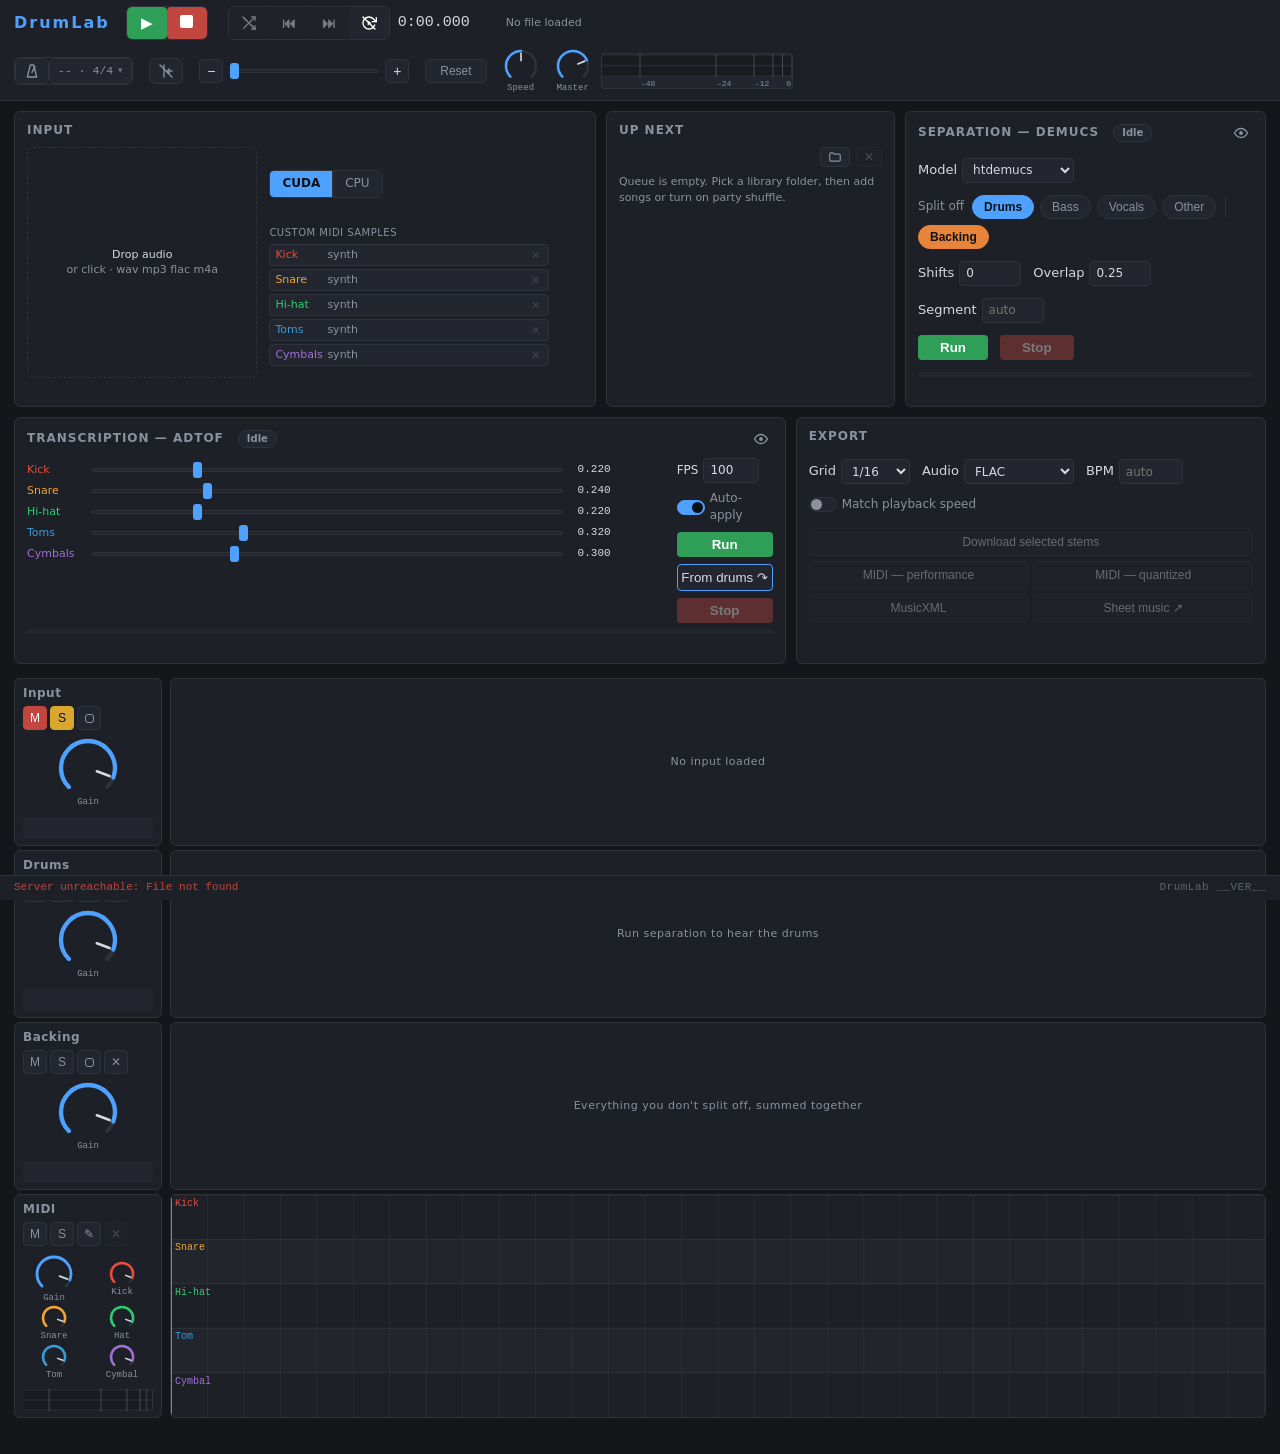
==== commit 4b5dc4b3: "Frontend: playhead-follow toggle — cursor pinned at 1/3, waveform scrolls under it New #btn-follow i" ====
--- a/static/index.html
+++ b/static/index.html
@@ -98,6 +98,14 @@
         </div>
       </div>
     </div>
+    <button id="btn-follow" class="hdr-icon off" title="Follow playhead OFF — the view jumps when the cursor reaches the right edge. Click to pin the cursor at 1/3 of the lane and scroll the waveform under it.">
+      <svg width="16" height="16" viewBox="0 0 24 24" fill="none" stroke="currentColor" stroke-width="2" stroke-linecap="round" stroke-linejoin="round">
+        <line x1="9" y1="3" x2="9" y2="21"/>
+        <polyline points="21 12 14 12"/>
+        <polyline points="17 9 14 12 17 15"/>
+        <line class="slash" x1="3" y1="3" x2="21" y2="21"/>
+      </svg>
+    </button>
     <div id="zoom-wrap" title="Horizontal zoom — far left fits the whole file">
       <button id="zoom-out" class="zoom-btn" title="Zoom out">&minus;</button>
       <input type="range" id="zoom" min="0" max="100" value="0">
--- a/static/style.css
+++ b/static/style.css
@@ -152,7 +152,12 @@
 
 /* ---- metronome: compact header pill + pop-down settings panel ---- */
 #metro-wrap { position: relative; display: flex; align-items: center; }
-#metro-wrap .hdr-icon { height: 26px; min-width: 30px; padding: 0 8px; border: none; cursor: pointer; }
+#metro-wrap .hdr-icon, #btn-follow {
+  height: 26px; min-width: 30px; padding: 0 8px; cursor: pointer;
+  background: var(--panel2); color: var(--dim);
+  border: 1px solid var(--line); border-radius: 6px;
+}
+#metro-wrap .hdr-icon:hover, #btn-follow:hover { color: var(--text); border-color: #3d4350; }
 #metro-toggle.on { background: var(--accent); color: #0d1117; }
 #metro-open { gap: 5px; font-family: Consolas, monospace; font-size: 11.5px; }
 .metro-caret { font-size: 9px; opacity: 0.7; }
@@ -353,8 +358,8 @@
 .hdr-icon:disabled { opacity: 0.4; cursor: not-allowed; }
 /* shuffle: dim + slash when party is off, accent fill when on */
 #btn-shuffle .slash, #btn-autoplay .slash { display: none; }
-#btn-shuffle.off .slash, #btn-autoplay.off .slash { display: inline; }
-#btn-shuffle.on, #btn-autoplay.on { background: var(--accent); color: #0d1117; }
+#btn-shuffle.off .slash, #btn-autoplay.off .slash, #btn-follow.off .slash { display: inline; }
+#btn-shuffle.on, #btn-autoplay.on, #btn-follow.on { background: var(--accent); color: #0d1117; }
 
 /* ---- up-next queue (sits where the sample pad used to, right of input) ---- */
 .queue-head {
